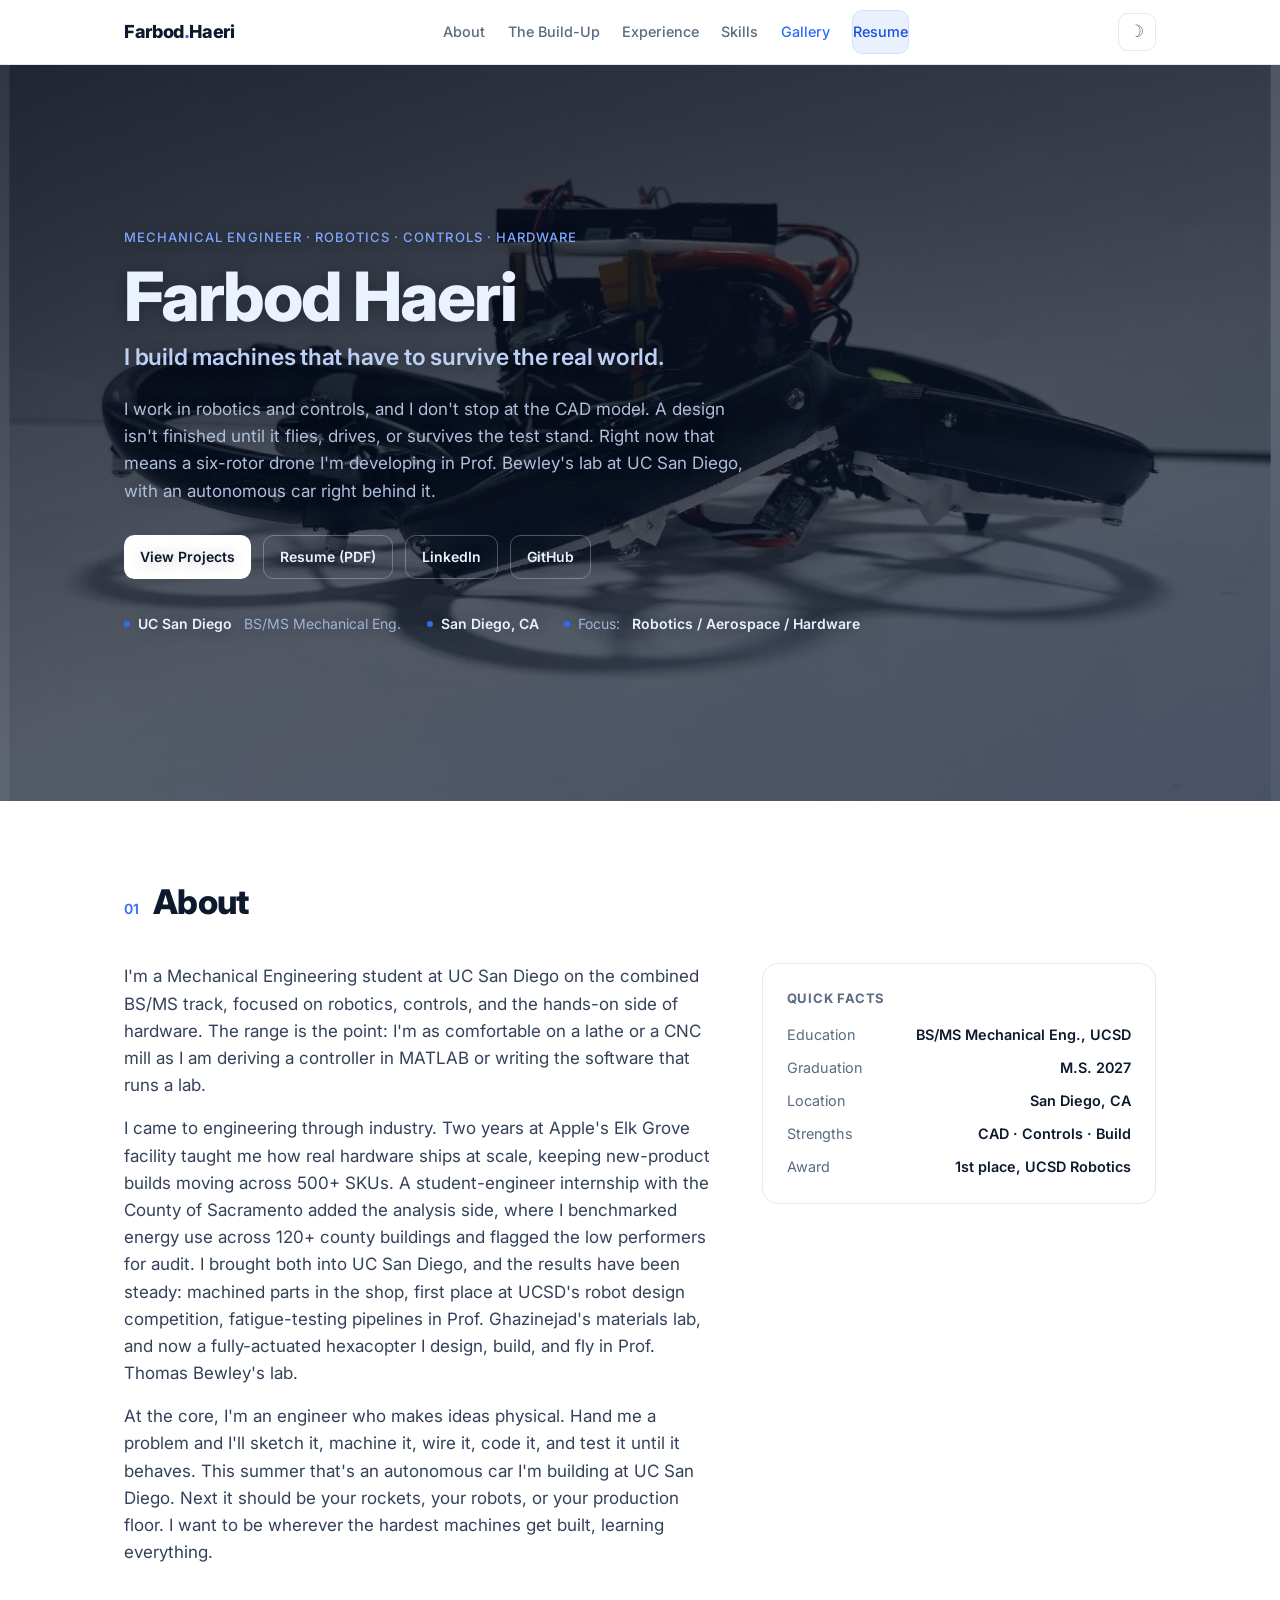
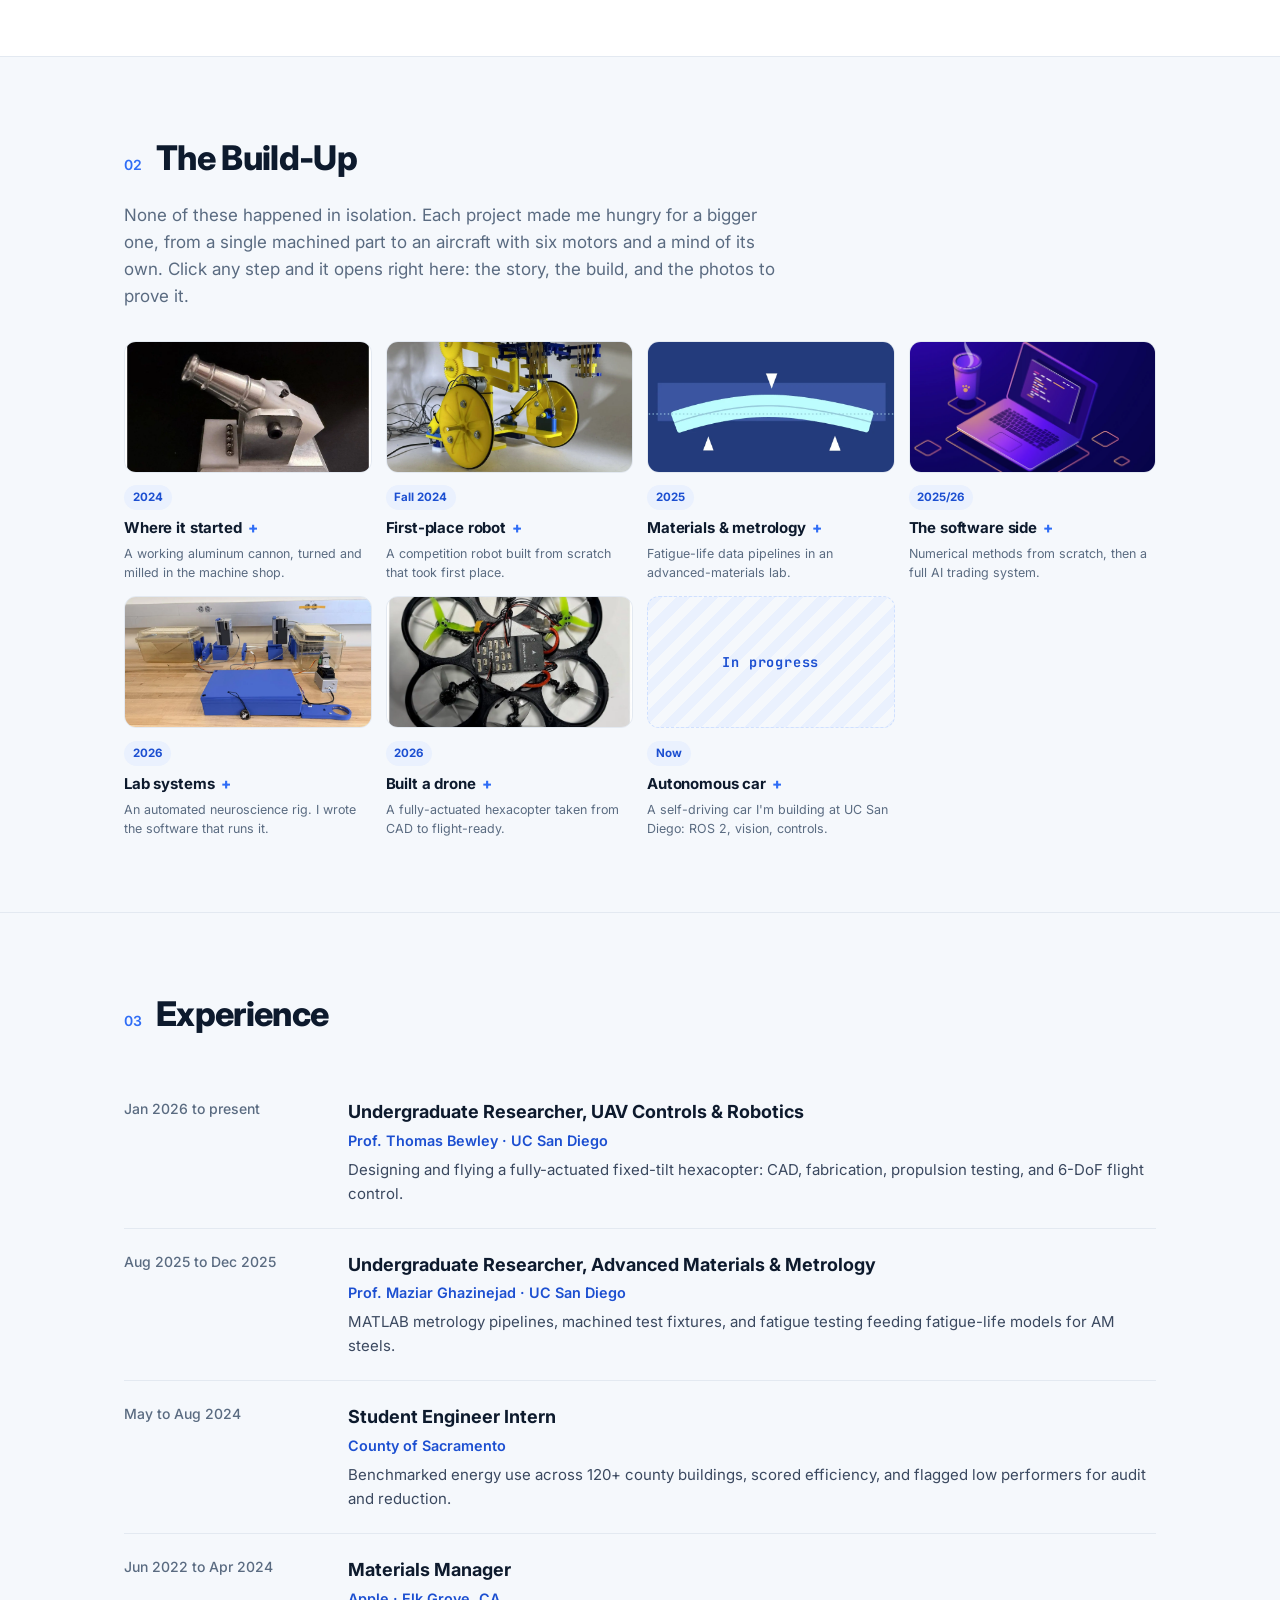
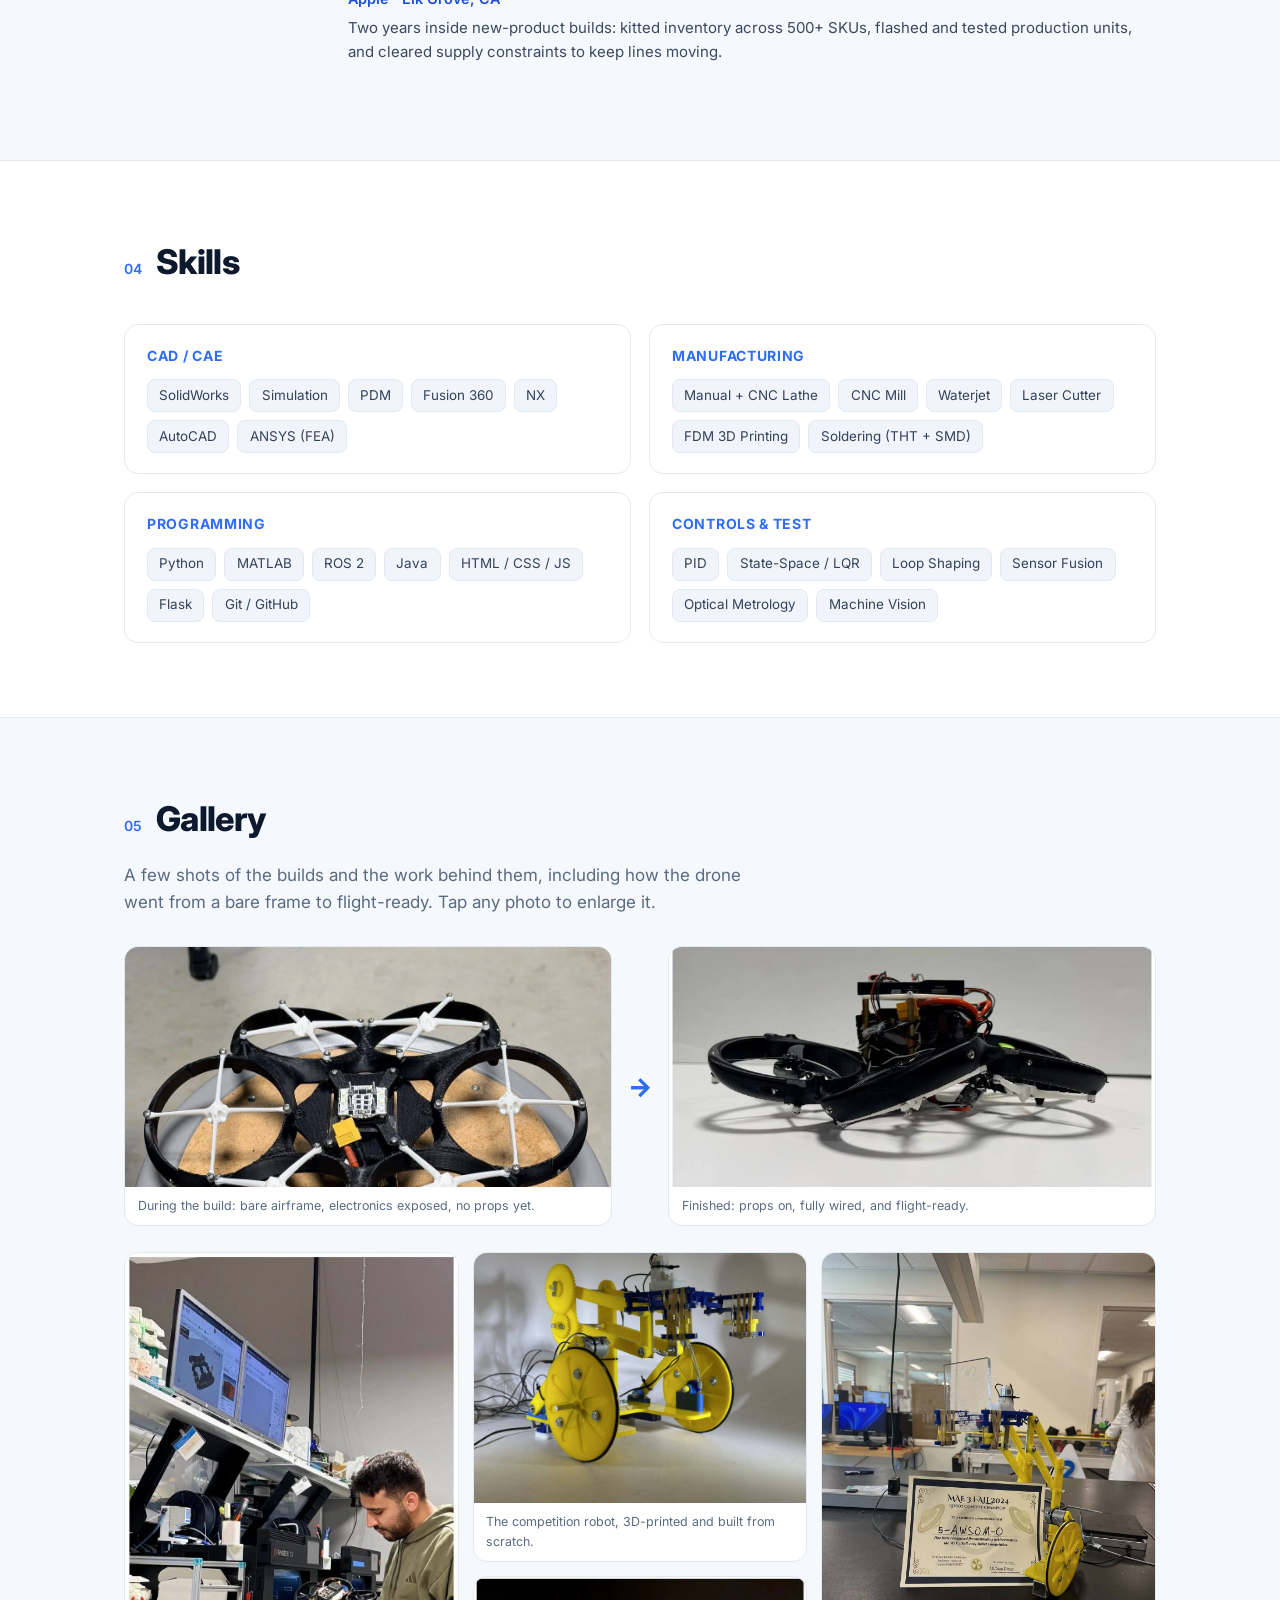
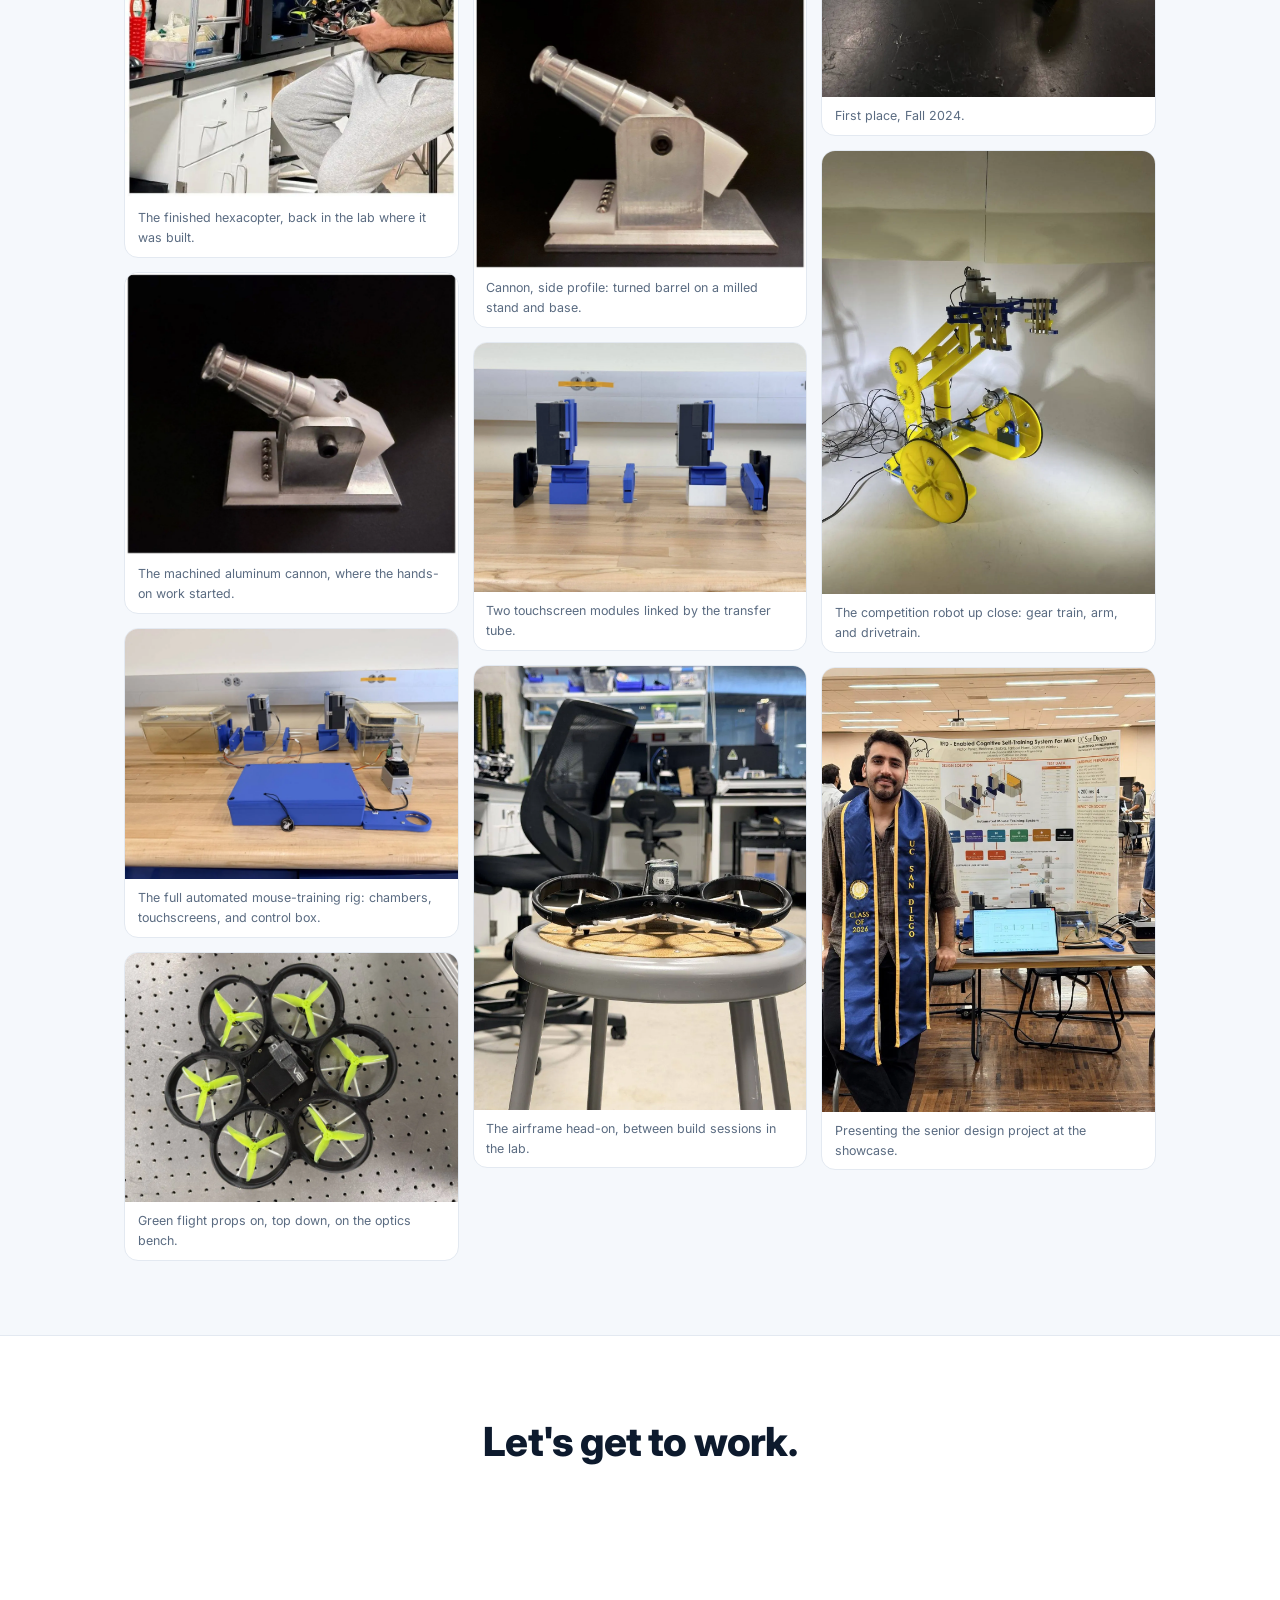
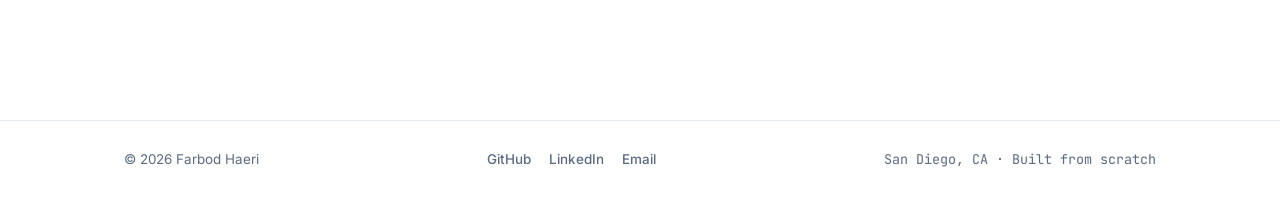
==== index.html @ 0f9a4c22 "Remove all remaining dashes and course codes; sharpen tagline and contact heading Co-Authored-By: Cl" ====
<!DOCTYPE html>
<html lang="en">
<head>
<meta charset="UTF-8" />
<meta name="viewport" content="width=device-width, initial-scale=1.0, viewport-fit=cover" />
<title>Farbod Haeri · Mechanical Engineer · Robotics &amp; Controls</title>
<meta name="description" content="Farbod Haeri is a mechanical engineer (BS/MS, UC San Diego) focused on robotics, controls, and building hardware that has to work in the real world: a fully-actuated hexacopter, automated lab systems, and machined metal." />
<link rel="canonical" href="https://farbodh.com/" />
<meta name="theme-color" content="#ffffff" />

<!-- Open Graph / social preview -->
<meta property="og:type" content="website" />
<meta property="og:url" content="https://farbodh.com/" />
<meta property="og:title" content="Farbod Haeri · Mechanical Engineer · Robotics & Controls" />
<meta property="og:description" content="I build machines that have to survive the real world: a fully-actuated hexacopter, automated lab systems, and machined hardware. BS/MS Mechanical Engineering, UC San Diego." />
<meta property="og:image" content="https://farbodh.com/images/drone-final-persp.jpg" />
<meta property="og:image:alt" content="The fixed-tilt hexacopter Farbod Haeri designed and built" />
<meta name="twitter:card" content="summary_large_image" />
<meta name="twitter:title" content="Farbod Haeri · Mechanical Engineer · Robotics & Controls" />
<meta name="twitter:description" content="Robotics, controls, and machines that have to survive the real world. BS/MS Mechanical Engineering, UC San Diego." />
<meta name="twitter:image" content="https://farbodh.com/images/drone-final-persp.jpg" />

<!-- icons -->
<link rel="icon" href="favicon.svg" type="image/svg+xml" />
<link rel="apple-touch-icon" href="apple-touch-icon.png" />
<link rel="manifest" href="site.webmanifest" />

<!-- set theme before first paint to avoid a flash -->
<script>(function(){try{var t=localStorage.getItem('theme');if(!t)t=window.matchMedia&&window.matchMedia('(prefers-color-scheme: dark)').matches?'dark':'light';document.documentElement.setAttribute('data-theme',t);}catch(e){}})();</script>

<link rel="preconnect" href="https://fonts.googleapis.com" />
<link rel="preconnect" href="https://fonts.gstatic.com" crossorigin />
<link href="https://fonts.googleapis.com/css2?family=Inter:wght@400;500;600;700;800&family=JetBrains+Mono:wght@400;500&display=swap" rel="stylesheet" />
<link rel="preload" as="image" href="images/drone-final-side.webp" type="image/webp" />
<link rel="stylesheet" href="assets/style.css" />

<!-- structured data for search engines -->
<script type="application/ld+json">
{
  "@context": "https://schema.org",
  "@type": "Person",
  "name": "Farbod Haeri",
  "url": "https://farbodh.com/",
  "email": "mailto:fhaeri@ucsd.edu",
  "image": "https://farbodh.com/images/drone-final-hold.jpg",
  "jobTitle": "Mechanical Engineer",
  "alumniOf": {
    "@type": "CollegeOrUniversity",
    "name": "University of California, San Diego"
  },
  "address": { "@type": "PostalAddress", "addressLocality": "San Diego", "addressRegion": "CA" },
  "knowsAbout": ["Robotics", "Control Systems", "CAD", "Mechanical Design", "UAVs", "Mechatronics", "Manufacturing"],
  "sameAs": [
    "https://github.com/Farbod97",
    "https://www.linkedin.com/in/farbodhaeri"
  ]
}
</script>
</head>
<body>

<a class="skip-link" href="#about">Skip to content</a>
<div id="progress" aria-hidden="true"></div>

<header class="nav">
  <div class="wrap nav-inner">
    <a class="brand" href="#top">Farbod<span>.</span>Haeri</a>
    <nav class="links" id="links" aria-label="Main">
      <a href="#about">About</a>
      <a href="#projects">The Build-Up</a>
      <a href="#experience">Experience</a>
      <a href="#skills">Skills</a>
      <a href="#gallery">Gallery</a>
      <a class="btn resume" href="resume.pdf" target="_blank" rel="noopener">Resume</a>
    </nav>
    <div class="nav-actions">
      <button class="theme-toggle" type="button" aria-label="Switch between dark and light mode">
        <span class="moon" aria-hidden="true">&#9789;</span><span class="sun" aria-hidden="true">&#9788;</span>
      </button>
      <button class="menu-toggle" aria-label="Menu" aria-expanded="false" aria-controls="links">&#9776;</button>
    </div>
  </div>
</header>

<a id="top"></a>
<section class="hero">
  <div class="hero-slides" aria-hidden="true">
    <div class="slide"><picture>
      <source srcset="images/drone-final-side.webp" type="image/webp" />
      <img src="images/drone-final-side.jpg" alt="" fetchpriority="high" decoding="async" /></picture></div>
    <div class="slide"><picture>
      <source srcset="images/cannon-1.webp" type="image/webp" />
      <img src="images/cannon-1.jpg" alt="" loading="lazy" decoding="async" /></picture></div>
    <div class="slide"><picture>
      <source srcset="images/mouse-rig.webp" type="image/webp" />
      <img src="images/mouse-rig.jpg" alt="" loading="lazy" decoding="async" /></picture></div>
    <div class="slide"><picture>
      <source srcset="images/drone-green-top.webp" type="image/webp" />
      <img src="images/drone-green-top.jpg" alt="" loading="lazy" decoding="async" /></picture></div>
    <div class="slide"><picture>
      <source srcset="images/mae3-2.webp" type="image/webp" />
      <img src="images/mae3-2.jpg" alt="" loading="lazy" decoding="async" /></picture></div>
  </div>
  <div class="hero-tint" aria-hidden="true"></div>
  <div class="wrap">
    <p class="eyebrow">Mechanical Engineer · Robotics · Controls · Hardware</p>
    <h1>Farbod Haeri</h1>
    <p class="tagline">I build machines that have to survive the real world.</p>
    <p class="lead">I work in robotics and controls, and I don't stop at the CAD model. A design isn't finished until it flies, drives, or survives the test stand. Right now that means a six-rotor drone I'm developing in Prof. Bewley's lab at UC San Diego, with an autonomous car right behind it.</p>
    <div class="hero-cta">
      <a class="btn light" href="#projects">View Projects</a>
      <a class="btn outline" href="resume.pdf" target="_blank" rel="noopener">Resume (PDF)</a>
      <a class="btn outline" href="https://www.linkedin.com/in/farbodhaeri" target="_blank" rel="noopener">LinkedIn</a>
      <a class="btn outline" href="https://github.com/Farbod97" target="_blank" rel="noopener">GitHub</a>
    </div>
    <div class="facts">
      <span><span class="dot"></span><b>UC San Diego</b>&nbsp;BS/MS Mechanical Eng.</span>
      <span><span class="dot"></span><b>San Diego, CA</b></span>
      <span><span class="dot"></span>Focus:&nbsp;<b>Robotics / Aerospace / Hardware</b></span>
    </div>
  </div>
</section>

<!-- ABOUT -->
<section id="about">
  <div class="wrap">
    <div class="sec-head reveal"><span class="num">01</span><h3>About</h3></div>
    <div class="about-grid">
      <div class="reveal">
        <p>I'm a Mechanical Engineering student at UC San Diego on the combined BS/MS track, focused on robotics, controls, and the hands-on side of hardware. The range is the point: I'm as comfortable on a lathe or a CNC mill as I am deriving a controller in MATLAB or writing the software that runs a lab.</p>
        <p>I came to engineering through industry. Two years at Apple's Elk Grove facility taught me how real hardware ships at scale, keeping new-product builds moving across 500+ SKUs. A student-engineer internship with the County of Sacramento added the analysis side, where I benchmarked energy use across 120+ county buildings and flagged the low performers for audit. I brought both into UC San Diego, and the results have been steady: machined parts in the shop, first place at UCSD's robot design competition, fatigue-testing pipelines in Prof. Ghazinejad's materials lab, and now a fully-actuated hexacopter I design, build, and fly in Prof. Thomas Bewley's lab.</p>
        <p>At the core, I'm an engineer who makes ideas physical. Hand me a problem and I'll sketch it, machine it, wire it, code it, and test it until it behaves. This summer that's an autonomous car I'm building at UC San Diego. Next it should be your rockets, your robots, or your production floor. I want to be wherever the hardest machines get built, learning everything.</p>
      </div>
      <div class="about-card reveal">
        <h4>Quick Facts</h4>
        <dl>
          <dt>Education</dt><dd>BS/MS Mechanical Eng., UCSD</dd>
          <dt>Graduation</dt><dd>M.S. 2027</dd>
          <dt>Location</dt><dd>San Diego, CA</dd>
          <dt>Strengths</dt><dd>CAD · Controls · Build</dd>
          <dt>Award</dt><dd>1st place, UCSD Robotics</dd>
        </dl>
      </div>
    </div>
  </div>
</section>

<!-- THE BUILD-UP: projects that led one thing to another -->
<a id="journey"></a>
<section id="projects" class="alt">
  <div class="wrap">
    <div class="sec-head reveal"><span class="num">02</span><h3>The Build-Up</h3></div>
    <p class="lead-2 reveal">None of these happened in isolation. Each project made me hungry for a bigger one, from a single machined part to an aircraft with six motors and a mind of its own. Click any step and it opens right here: the story, the build, and the photos to prove it.</p>
    <div class="journey">

      <div class="step reveal" data-panel="xp-cannon" role="button" tabindex="0" aria-expanded="false" aria-controls="xp-cannon">
        <div class="step-img"><picture>
          <source srcset="images/cannon-1.webp" type="image/webp" />
          <img loading="lazy" decoding="async" src="images/cannon-1.jpg" alt="Machined aluminum mini cannon" /></picture></div>
        <span class="yr">2024</span>
        <h4>Where it started <span class="chev" aria-hidden="true">+</span></h4>
        <p>A working aluminum cannon, turned and milled in the machine shop.</p>
      </div>

      <div class="step reveal" data-panel="xp-mae3" role="button" tabindex="0" aria-expanded="false" aria-controls="xp-mae3">
        <div class="step-img"><picture>
          <source srcset="images/mae3-2.webp" type="image/webp" />
          <img loading="lazy" decoding="async" src="images/mae3-2.jpg" alt="Yellow competition robot" /></picture></div>
        <span class="yr">Fall 2024</span>
        <h4>First-place robot <span class="chev" aria-hidden="true">+</span></h4>
        <p>A competition robot built from scratch that took first place.</p>
      </div>

      <div class="step reveal" data-panel="xp-metrology" role="button" tabindex="0" aria-expanded="false" aria-controls="xp-metrology">
        <div class="step-img"><picture>
          <source srcset="images/metrology-art.webp" type="image/webp" />
          <img loading="lazy" decoding="async" src="images/metrology-art.jpg" alt="" /></picture></div>
        <span class="yr">2025</span>
        <h4>Materials &amp; metrology <span class="chev" aria-hidden="true">+</span></h4>
        <p>Fatigue-life data pipelines in an advanced-materials lab.</p>
      </div>

      <div class="step reveal" data-panel="xp-software" role="button" tabindex="0" aria-expanded="false" aria-controls="xp-software">
        <div class="step-img"><picture>
          <source srcset="images/software-art.webp" type="image/webp" />
          <img loading="lazy" decoding="async" src="images/software-art.jpg" alt="" /></picture></div>
        <span class="yr">2025/26</span>
        <h4>The software side <span class="chev" aria-hidden="true">+</span></h4>
        <p>Numerical methods from scratch, then a full AI trading system.</p>
      </div>

      <div class="step reveal" data-panel="xp-mouse" role="button" tabindex="0" aria-expanded="false" aria-controls="xp-mouse">
        <div class="step-img"><picture>
          <source srcset="images/mouse-rig.webp" type="image/webp" />
          <img loading="lazy" decoding="async" src="images/mouse-rig.jpg" alt="Automated mouse-training rig" /></picture></div>
        <span class="yr">2026</span>
        <h4>Lab systems <span class="chev" aria-hidden="true">+</span></h4>
        <p>An automated neuroscience rig. I wrote the software that runs it.</p>
      </div>

      <div class="step reveal" data-panel="xp-drone" role="button" tabindex="0" aria-expanded="false" aria-controls="xp-drone">
        <div class="step-img"><picture>
          <source srcset="images/drone-final-persp.webp" type="image/webp" />
          <img loading="lazy" decoding="async" src="images/drone-final-persp.jpg" alt="Finished fixed-tilt hexacopter" /></picture></div>
        <span class="yr">2026</span>
        <h4>Built a drone <span class="chev" aria-hidden="true">+</span></h4>
        <p>A fully-actuated hexacopter taken from CAD to flight-ready.</p>
      </div>

      <div class="step reveal" data-panel="xp-car" role="button" tabindex="0" aria-expanded="false" aria-controls="xp-car">
        <div class="step-img tile" aria-hidden="true">In progress</div>
        <span class="yr">Now</span>
        <h4>Autonomous car <span class="chev" aria-hidden="true">+</span></h4>
        <p>A self-driving car I'm building at UC San Diego: ROS 2, vision, controls.</p>
      </div>

    </div>
  </div>
</section>

<!-- EXPERIENCE -->
<section id="experience" class="alt">
  <div class="wrap">
    <div class="sec-head reveal"><span class="num">03</span><h3>Experience</h3></div>
    <div class="timeline">
      <div class="row reveal">
        <div class="when">Jan 2026 to present</div>
        <div><h4>Undergraduate Researcher, UAV Controls &amp; Robotics</h4>
          <div class="sub">Prof. Thomas Bewley · UC San Diego</div>
          <p>Designing and flying a fully-actuated fixed-tilt hexacopter: CAD, fabrication, propulsion testing, and 6-DoF flight control.</p></div>
      </div>
      <div class="row reveal">
        <div class="when">Aug 2025 to Dec 2025</div>
        <div><h4>Undergraduate Researcher, Advanced Materials &amp; Metrology</h4>
          <div class="sub">Prof. Maziar Ghazinejad · UC San Diego</div>
          <p>MATLAB metrology pipelines, machined test fixtures, and fatigue testing feeding fatigue-life models for AM steels.</p></div>
      </div>
      <div class="row reveal">
        <div class="when">May to Aug 2024</div>
        <div><h4>Student Engineer Intern</h4>
          <div class="sub">County of Sacramento</div>
          <p>Benchmarked energy use across 120+ county buildings, scored efficiency, and flagged low performers for audit and reduction.</p></div>
      </div>
      <div class="row reveal">
        <div class="when">Jun 2022 to Apr 2024</div>
        <div><h4>Materials Manager</h4>
          <div class="sub">Apple · Elk Grove, CA</div>
          <p>Two years inside new-product builds: kitted inventory across 500+ SKUs, flashed and tested production units, and cleared supply constraints to keep lines moving.</p></div>
      </div>
    </div>
  </div>
</section>

<!-- SKILLS -->
<section id="skills">
  <div class="wrap">
    <div class="sec-head reveal"><span class="num">04</span><h3>Skills</h3></div>
    <div class="skills">
      <div class="skillcard reveal"><h4>CAD / CAE</h4><div class="chips">
        <span>SolidWorks</span><span>Simulation</span><span>PDM</span><span>Fusion 360</span><span>NX</span><span>AutoCAD</span><span>ANSYS (FEA)</span></div></div>
      <div class="skillcard reveal"><h4>Manufacturing</h4><div class="chips">
        <span>Manual + CNC Lathe</span><span>CNC Mill</span><span>Waterjet</span><span>Laser Cutter</span><span>FDM 3D Printing</span><span>Soldering (THT + SMD)</span></div></div>
      <div class="skillcard reveal"><h4>Programming</h4><div class="chips">
        <span>Python</span><span>MATLAB</span><span>ROS 2</span><span>Java</span><span>HTML / CSS / JS</span><span>Flask</span><span>Git / GitHub</span></div></div>
      <div class="skillcard reveal"><h4>Controls &amp; Test</h4><div class="chips">
        <span>PID</span><span>State-Space / LQR</span><span>Loop Shaping</span><span>Sensor Fusion</span><span>Optical Metrology</span><span>Machine Vision</span></div></div>
    </div>
  </div>
</section>

<!-- GALLERY -->
<section id="gallery" class="alt">
  <div class="wrap">
    <div class="sec-head reveal"><span class="num">05</span><h3>Gallery</h3></div>
    <p class="lead-2 reveal">A few shots of the builds and the work behind them, including how the drone went from a bare frame to flight-ready. Tap any photo to enlarge it.</p>
    <div class="ba reveal">
      <figure><picture>
        <source srcset="images/drone-build-1.webp" type="image/webp" />
        <img loading="lazy" decoding="async" src="images/drone-build-1.jpg" alt="The drone mid-build, bare airframe with the flight controller exposed" /></picture><figcaption>During the build: bare airframe, electronics exposed, no props yet.</figcaption></figure>
      <span class="arrow" aria-hidden="true">&rarr;</span>
      <figure><picture>
        <source srcset="images/drone-final-side.webp" type="image/webp" />
        <img loading="lazy" decoding="async" src="images/drone-final-side.jpg" alt="The finished drone from the side, props mounted and flight-ready" /></picture><figcaption>Finished: props on, fully wired, and flight-ready.</figcaption></figure>
    </div>
    <div class="masonry">
      <figure class="reveal"><picture>
        <source srcset="images/drone-final-hold.webp" type="image/webp" />
        <img loading="lazy" decoding="async" src="images/drone-final-hold.jpg" alt="Farbod holding the finished hexacopter in the lab" /></picture><figcaption>The finished hexacopter, back in the lab where it was built.</figcaption></figure>
      <figure class="reveal"><picture>
        <source srcset="images/cannon-1.webp" type="image/webp" />
        <img loading="lazy" decoding="async" src="images/cannon-1.jpg" alt="The machined aluminum mini cannon with ball-bearing ammo" /></picture><figcaption>The machined aluminum cannon, where the hands-on work started.</figcaption></figure>
      <figure class="reveal"><picture>
        <source srcset="images/mouse-rig.webp" type="image/webp" />
        <img loading="lazy" decoding="async" src="images/mouse-rig.jpg" alt="The full automated mouse-training rig on the lab bench" /></picture><figcaption>The full automated mouse-training rig: chambers, touchscreens, and control box.</figcaption></figure>
      <figure class="reveal"><picture>
        <source srcset="images/drone-green-top.webp" type="image/webp" />
        <img loading="lazy" decoding="async" src="images/drone-green-top.jpg" alt="Top-down view of the hexacopter with green flight props on the optics bench" /></picture><figcaption>Green flight props on, top down, on the optics bench.</figcaption></figure>
      <figure class="reveal"><picture>
        <source srcset="images/mae3-2.webp" type="image/webp" />
        <img loading="lazy" decoding="async" src="images/mae3-2.jpg" alt="The yellow competition robot, full view" /></picture><figcaption>The competition robot, 3D-printed and built from scratch.</figcaption></figure>
      <figure class="reveal"><picture>
        <source srcset="images/cannon-2.webp" type="image/webp" />
        <img loading="lazy" decoding="async" src="images/cannon-2.jpg" alt="Side profile of the machined cannon on its stand" /></picture><figcaption>Cannon, side profile: turned barrel on a milled stand and base.</figcaption></figure>
      <figure class="reveal"><picture>
        <source srcset="images/mouse-modules.webp" type="image/webp" />
        <img loading="lazy" decoding="async" src="images/mouse-modules.jpg" alt="Two touchscreen modules joined by the transfer tube" /></picture><figcaption>Two touchscreen modules linked by the transfer tube.</figcaption></figure>
      <figure class="reveal"><picture>
        <source srcset="images/drone-front.webp" type="image/webp" />
        <img loading="lazy" decoding="async" src="images/drone-front.jpg" alt="The bare hexacopter airframe head-on, on a stool in the lab" /></picture><figcaption>The airframe head-on, between build sessions in the lab.</figcaption></figure>
      <figure class="reveal"><picture>
        <source srcset="images/mae3-3.webp" type="image/webp" />
        <img loading="lazy" decoding="async" src="images/mae3-3.jpg" alt="The robot with its first-place certificate" /></picture><figcaption>First place, Fall 2024.</figcaption></figure>
      <figure class="reveal"><picture>
        <source srcset="images/mae3-1.webp" type="image/webp" />
        <img loading="lazy" decoding="async" src="images/mae3-1.jpg" alt="The robot's arm, gear train, and drivetrain up close" /></picture><figcaption>The competition robot up close: gear train, arm, and drivetrain.</figcaption></figure>
      <figure class="reveal"><picture>
        <source srcset="images/mouse-system-1.webp" type="image/webp" />
        <img loading="lazy" decoding="async" src="images/mouse-system-1.jpg" alt="Presenting the senior design project at the showcase" /></picture><figcaption>Presenting the senior design project at the showcase.</figcaption></figure>
    </div>
  </div>
</section>

<!-- CONTACT -->
<section id="contact" class="contact">
  <div class="wrap">
    <h3 class="reveal">Let's get to work.</h3>
    <p class="reveal">Open to internships and full-time roles in robotics, aerospace, and hardware. If your team builds real machines, I want to hear from you. Email is fastest.</p>
    <div class="row-cta reveal">
      <a class="btn" id="emailBtn" href="mailto:fhaeri@ucsd.edu" title="Click to copy">fhaeri@ucsd.edu</a>
      <a class="btn ghost" href="https://www.linkedin.com/in/farbodhaeri" target="_blank" rel="noopener">LinkedIn</a>
      <a class="btn resume" href="resume.pdf" target="_blank" rel="noopener">Resume</a>
    </div>
  </div>
</section>

<footer>
  <div class="wrap foot-inner">
    <span>© <span id="yr"></span> Farbod Haeri</span>
    <span class="foot-links">
      <a href="https://github.com/Farbod97" target="_blank" rel="noopener">GitHub</a>
      <a href="https://www.linkedin.com/in/farbodhaeri" target="_blank" rel="noopener">LinkedIn</a>
      <a href="mailto:fhaeri@ucsd.edu">Email</a>
    </span>
    <span class="mono">San Diego, CA · Built from scratch</span>
  </div>
</footer>

<!-- Build-up detail panels (moved into the page by site.js when a step is clicked) -->
<div id="panel-store" hidden>

  <div id="xp-cannon" class="xp">
    <button class="xp-close" type="button" aria-label="Close details">&#10005;</button>
    <div class="xp-main">
      <h4>Machined Mini Cannon</h4>
      <div class="org">Machine Shop Project · UC San Diego · 2024</div>
      <span class="role">CAD · CNC Machining</span>
      <p>A team machine-shop build, and where I learned to actually make parts: a working scale cannon turned and milled from aluminum. We modeled every piece in SolidWorks, drew dimensioned and toleranced engineering drawings, then cut them on a manual lathe, a Tormach lathe, and Haas CNC mills before assembling and polishing the finished cannon.</p>
      <div class="tags"><span class="tag">SolidWorks</span><span class="tag">Lathe</span><span class="tag">CNC Mill</span><span class="tag">GD&amp;T</span><span class="tag">Drawings</span></div>
      <div class="card-links"><a class="codelink" href="cannon.html">See the full build page</a></div>
    </div>
    <div class="xp-photos">
      <figure><picture>
        <source srcset="images/cannon-1.webp" type="image/webp" />
        <img loading="lazy" decoding="async" src="images/cannon-1.jpg" alt="The finished machined aluminum cannon with ball-bearing ammo" /></picture><figcaption>The finished cannon, ball bearings for scale.</figcaption></figure>
      <figure><picture>
        <source srcset="images/cannon-2.webp" type="image/webp" />
        <img loading="lazy" decoding="async" src="images/cannon-2.jpg" alt="Side profile of the machined cannon on its stand" /></picture><figcaption>Side profile: turned barrel on the milled stand.</figcaption></figure>
      <figure><picture>
        <source srcset="images/cannon-cad.webp" type="image/webp" />
        <img loading="lazy" decoding="async" src="images/cannon-cad.jpg" alt="The SolidWorks CAD assembly of the cannon" /></picture><figcaption>The SolidWorks assembly it started from.</figcaption></figure>
      <figure><picture>
        <source srcset="images/cannon-drawing.webp" type="image/webp" />
        <img loading="lazy" decoding="async" src="images/cannon-drawing.jpg" alt="A dimensioned engineering drawing of the cannon barrel" /></picture><figcaption>One of the toleranced part drawings.</figcaption></figure>
    </div>
  </div>

  <div id="xp-mae3" class="xp">
    <button class="xp-close" type="button" aria-label="Close details">&#10005;</button>
    <div class="xp-main">
      <h4>Autonomous Competition Robot</h4>
      <div class="org">1st Place · UCSD Robot Design Competition · Fall 2024</div>
      <span class="role">Mechanical Lead</span>
      <p>Led mechanical design on a small team: built the chassis and drivetrain from scratch and iterated through three revisions to take first place in the competition. Everything was designed in CAD, 3D-printed and laser-cut, and rebuilt as fast as testing broke it.</p>
      <div class="tags"><span class="tag">CAD</span><span class="tag">Mechanism Design</span><span class="tag">Rapid Prototyping</span></div>
    </div>
    <div class="xp-photos">
      <figure><picture>
        <source srcset="images/mae3-2.webp" type="image/webp" />
        <img loading="lazy" decoding="async" src="images/mae3-2.jpg" alt="The yellow 3D-printed competition robot, full view" /></picture><figcaption>The robot, 3D-printed and built from scratch.</figcaption></figure>
      <figure><picture>
        <source srcset="images/mae3-3.webp" type="image/webp" />
        <img loading="lazy" decoding="async" src="images/mae3-3.jpg" alt="The robot with its first-place certificate" /></picture><figcaption>First place, Fall 2024.</figcaption></figure>
      <figure><picture>
        <source srcset="images/mae3-1.webp" type="image/webp" />
        <img loading="lazy" decoding="async" src="images/mae3-1.jpg" alt="The robot's arm, gear train, and drivetrain up close" /></picture><figcaption>Gear train, arm, and drivetrain up close.</figcaption></figure>
    </div>
  </div>

  <div id="xp-metrology" class="xp">
    <button class="xp-close" type="button" aria-label="Close details">&#10005;</button>
    <div class="xp-main">
      <h4>Advanced Materials Metrology</h4>
      <div class="org">Ghazinejad Lab, UC San Diego · 2025</div>
      <span class="role">Test &amp; Data Pipelines</span>
      <p>Turning raw optical metrology into fatigue-life data for additively-manufactured steels. I built MATLAB pipelines that quantify defect fractions and surface roughness, designed and machined test fixtures, and ran fatigue tests across material variants while keeping the datasets clean and traceable.</p>
      <div class="tags"><span class="tag">MATLAB</span><span class="tag">Machine Vision</span><span class="tag">Metrology</span><span class="tag">CNC / Waterjet</span></div>
    </div>
    <div class="xp-photos single">
      <figure><picture>
        <source srcset="images/metrology-art.webp" type="image/webp" />
        <img loading="lazy" decoding="async" src="images/metrology-art.jpg" alt="Diagram of a three-point bend test on a beam" /></picture><figcaption>Three-point bending, the test behind the fatigue data.</figcaption></figure>
    </div>
  </div>

  <div id="xp-software" class="xp">
    <button class="xp-close" type="button" aria-label="Close details">&#10005;</button>
    <div class="xp-main">
      <h4>The Software Side</h4>
      <div class="org">Coursework + personal projects · 2025 to 2026</div>
      <span class="role">MATLAB · Python · AI Systems</span>
      <h5>Numerical Methods Toolkit · MATLAB</h5>
      <p>A from-scratch set of the core numerical methods in MATLAB: ODE solvers (Euler and my own RK45), a shooting method, numerical integration (trapezoid and midpoint), finite-difference derivatives, and root finding (bisection and fixed-point iteration).</p>
      <h5>StockAI · AI Trading Research System</h5>
      <p>A personal deep-dive into modern software and AI tooling: an automated trading research system that ingests public "smart money" signals (congressional trades, insider filings, 13F whales, activist positions), scores them, and paper-trades a risk-gated portfolio end to end, with backtesting behind every rule. The repo is private since it trades a live account, but I'm happy to walk through the architecture.</p>
      <div class="tags"><span class="tag">MATLAB</span><span class="tag">RK45</span><span class="tag">Python</span><span class="tag">AI Agents</span><span class="tag">REST APIs</span><span class="tag">Backtesting</span><span class="tag">Risk Management</span></div>
      <div class="card-links"><a class="codelink" href="https://github.com/Farbod97/Numerical-Methods" target="_blank" rel="noopener">Numerical methods on GitHub</a></div>
    </div>
    <div class="xp-photos single">
      <figure><picture>
        <source srcset="images/software-art.webp" type="image/webp" />
        <img loading="lazy" decoding="async" src="images/software-art.jpg" alt="Illustration of a laptop running code" /></picture><figcaption>The software side of the toolbox.</figcaption></figure>
    </div>
  </div>

  <div id="xp-mouse" class="xp">
    <button class="xp-close" type="button" aria-label="Close details">&#10005;</button>
    <div class="xp-main">
      <h4>Automated Mouse Cognitive-Training System</h4>
      <div class="org">Senior Design · Jared Young Lab, UCSD · 2026</div>
      <span class="role">Software / UI Engineer</span>
      <p>My senior capstone for a UCSD neuroscience lab: an automated touchscreen rig that trains group-housed mice on the 5-choice task. I handled the software side of it, which meant an operator dashboard (HTML/CSS/JS) with live per-mouse metrics, a Python/Flask "brain" that runs through every training stage in order, and the data-logging plus the Wi-Fi/MQTT link to the hardware.</p>
      <div class="tags"><span class="tag">Python</span><span class="tag">Flask</span><span class="tag">JavaScript</span><span class="tag">MQTT</span><span class="tag">State Machines</span></div>
      <div class="card-links"><a class="codelink" href="mouse-system.html">See the full breakdown</a><a class="codelink" href="https://github.com/Farbod97/Mouse-traning-system" target="_blank" rel="noopener">View code</a></div>
    </div>
    <div class="xp-photos">
      <figure><picture>
        <source srcset="images/mouse-rig.webp" type="image/webp" />
        <img loading="lazy" decoding="async" src="images/mouse-rig.jpg" alt="The full automated mouse-training rig on the lab bench" /></picture><figcaption>The full rig: chambers, touchscreens, control box.</figcaption></figure>
      <figure><picture>
        <source srcset="images/mouse-modules.webp" type="image/webp" />
        <img loading="lazy" decoding="async" src="images/mouse-modules.jpg" alt="Two touchscreen modules joined by the transfer tube" /></picture><figcaption>Touchscreen modules and the transfer tube.</figcaption></figure>
      <figure><picture>
        <source srcset="images/mouse-system-1.webp" type="image/webp" />
        <img loading="lazy" decoding="async" src="images/mouse-system-1.jpg" alt="Presenting the senior design project at the showcase" /></picture><figcaption>Presenting at the senior design showcase.</figcaption></figure>
    </div>
  </div>

  <div id="xp-drone" class="xp">
    <button class="xp-close" type="button" aria-label="Close details">&#10005;</button>
    <div class="xp-main">
      <h4>Fixed-Tilt Hexacopter</h4>
      <div class="org">UAV Controls &amp; Robotics · Bewley Lab, UCSD · Since Jan 2026</div>
      <span class="role">CAD · Fabrication · Controls</span>
      <p>A six-rotor drone whose rotors sit at fixed angles, so it can move in all six directions without a gimbal. It's meant for tracking a target and searching tight spaces like tunnels. I took it from CAD to a flight-ready build: the SolidWorks design, a 3D-printed monocoque airframe, thrust-stand testing of ducted vs. un-ducted props, and a 6-DoF flight controller that I tune in MATLAB and test in our motion-capture room.</p>
      <div class="tags"><span class="tag">SolidWorks</span><span class="tag">MATLAB</span><span class="tag">6-DoF Control</span><span class="tag">3D Printing</span><span class="tag">UAV</span></div>
      <div class="card-links"><a class="codelink" href="drone.html">See the full breakdown</a><a class="codelink" href="https://github.com/Farbod97/Vortahex-Flight-Control" target="_blank" rel="noopener">View code</a></div>
    </div>
    <div class="xp-photos">
      <figure><picture>
        <source srcset="images/drone-final-persp.webp" type="image/webp" />
        <img loading="lazy" decoding="async" src="images/drone-final-persp.jpg" alt="The finished fixed-tilt hexacopter with green flight props" /></picture><figcaption>The finished aircraft, props on.</figcaption></figure>
      <figure><picture>
        <source srcset="images/drone-final-side.webp" type="image/webp" />
        <img loading="lazy" decoding="async" src="images/drone-final-side.jpg" alt="The finished drone from the side, flight-ready" /></picture><figcaption>Side profile, flight-ready.</figcaption></figure>
      <figure><picture>
        <source srcset="images/drone-green-top.webp" type="image/webp" />
        <img loading="lazy" decoding="async" src="images/drone-green-top.jpg" alt="Top-down view with green flight props on the optics bench" /></picture><figcaption>Top down on the optics bench.</figcaption></figure>
      <figure><picture>
        <source srcset="images/drone-build-1.webp" type="image/webp" />
        <img loading="lazy" decoding="async" src="images/drone-build-1.jpg" alt="The drone mid-build with the flight controller exposed" /></picture><figcaption>Mid-build: electronics exposed, no props yet.</figcaption></figure>
    </div>
  </div>

  <div id="xp-car" class="xp xp-solo">
    <button class="xp-close" type="button" aria-label="Close details">&#10005;</button>
    <div class="xp-main">
      <h4>Autonomous Car</h4>
      <div class="org">Autonomous Vehicles Program · UC San Diego · Summer 2026</div>
      <span class="role">Building now</span>
      <p>A 1/10-scale self-driving car built on UCSD's autonomous-vehicles course stack: ROS 2 nodes for camera-based lane following, then a custom final project on top. It's the natural next step after the drone, trading flight for the road. The full write-up lands here as it comes together.</p>
      <div class="tags"><span class="tag">ROS 2</span><span class="tag">Python</span><span class="tag">Computer Vision</span><span class="tag">Controls</span></div>
    </div>
  </div>

</div>

<script src="assets/site.js" defer></script>
</body>
</html>
---- assets/style.css ----
/* ============================================================
   farbodh.com — shared stylesheet
   One file for every page. Sizes are in rem so the whole site
   rescales per device tier (see DEVICE TIERS at the bottom).
   ============================================================ */

/* ---------- tokens ---------- */
:root{
  --bg:#ffffff;
  --bg-alt:#f5f8fc;
  --card:#ffffff;
  --ink:#0d1a2d;
  --body:#33415a;
  --body-2:#3a485f;
  --muted:#5a6b81;
  --line:#e3e9f1;
  --accent:#2f6df6;
  --accent-2:#1c4fd1;      /* darker accent: hovers, small text on chips */
  --chip:#eaf1fe;
  --chip-line:#cfe0ff;
  --tag-bg:#f1f5fb;
  --hero-ink:#eaf1ff;
  --hero-sub:#bcd0f5;
  --hero-body:#aebfdc;
  --shadow:13,26,45;
  --radius:1rem;
  --max:67.5rem;           /* rem-based: container grows with the type tier */
  color-scheme:light;
}
[data-theme="dark"]{
  --bg:#0a1220;
  --bg-alt:#0d1626;
  --card:#111d31;
  --ink:#e8eefb;
  --body:#c2cfe4;
  --body-2:#b6c4da;
  --muted:#8fa2bf;
  --line:#1d2b45;
  --accent:#5b8cff;
  --accent-2:#8fb0ff;
  --chip:#16233c;
  --chip-line:#283a5e;
  --tag-bg:#141f36;
  --shadow:0,0,0;
  color-scheme:dark;
}

/* ---------- base ---------- */
*{box-sizing:border-box;margin:0;padding:0}
html{scroll-behavior:smooth;-webkit-text-size-adjust:100%;text-size-adjust:100%}
body{
  font-family:'Inter',system-ui,-apple-system,'Segoe UI',Roboto,Helvetica,Arial,sans-serif;
  color:var(--ink);background:var(--bg);line-height:1.6;font-size:1rem;
  -webkit-font-smoothing:antialiased;
  transition:background .25s ease,color .25s ease;
}
a{color:inherit;text-decoration:none}
img{max-width:100%}
.wrap{max-width:var(--max);margin:0 auto;
  padding-left:max(1.5rem,env(safe-area-inset-left));
  padding-right:max(1.5rem,env(safe-area-inset-right))}
.mono{font-family:'JetBrains Mono',ui-monospace,SFMono-Regular,Menlo,monospace}
:focus-visible{outline:2px solid var(--accent);outline-offset:3px;border-radius:4px}

.skip-link{position:absolute;left:-999px;top:0;z-index:100;background:var(--accent);color:#fff;
  padding:.6rem 1rem;border-radius:0 0 .5rem 0;font-weight:600;font-size:.9rem}
.skip-link:focus{left:0}

/* ---------- scroll progress ---------- */
#progress{position:fixed;top:0;left:0;height:3px;width:0;z-index:60;
  background:linear-gradient(90deg,var(--accent),#7fa6ff);box-shadow:0 0 12px rgba(47,109,246,.5)}

/* ---------- nav ---------- */
header.nav{position:sticky;top:0;z-index:50;backdrop-filter:saturate(180%) blur(10px);
  -webkit-backdrop-filter:saturate(180%) blur(10px);
  background:color-mix(in srgb,var(--bg) 84%,transparent);border-bottom:1px solid var(--line)}
.nav-inner{display:flex;align-items:center;justify-content:space-between;height:4rem;gap:.75rem}
.brand{font-weight:800;letter-spacing:-.02em;font-size:1.125rem;white-space:nowrap}
.brand span{color:var(--accent)}
nav.links{display:flex;align-items:center;gap:1.4rem}
nav.links a{font-size:.9rem;font-weight:500;color:var(--muted);transition:color .15s;padding:.3rem 0}
nav.links a:hover,nav.links a[aria-current="true"]{color:var(--ink)}
nav.links a[aria-current="true"]{color:var(--accent)}
.back{font-size:.875rem;font-weight:500;color:var(--muted)}
.back:hover{color:var(--ink)}
.nav-actions{display:flex;align-items:center;gap:.6rem}

.theme-toggle{display:inline-flex;align-items:center;justify-content:center;
  width:2.4rem;height:2.4rem;border-radius:.6rem;border:1px solid var(--line);
  background:transparent;color:var(--muted);cursor:pointer;font-size:1.05rem;
  transition:color .15s,border-color .15s,background .15s}
.theme-toggle:hover{color:var(--ink);border-color:var(--chip-line);background:var(--bg-alt)}
.theme-toggle .sun,[data-theme="dark"] .theme-toggle .moon{display:none}
[data-theme="dark"] .theme-toggle .sun{display:block}
.menu-toggle{display:none;background:none;border:0;cursor:pointer;color:var(--ink);
  width:2.75rem;height:2.75rem;border-radius:.6rem;font-size:1.4rem;line-height:1}

/* ---------- buttons ---------- */
.btn{display:inline-flex;align-items:center;justify-content:center;gap:.5rem;
  background:var(--accent);color:#fff;font-weight:600;font-size:.875rem;
  padding:.6rem 1rem;min-height:2.75rem;border-radius:.65rem;border:0;cursor:pointer;
  transition:background .18s ease,transform .18s ease,box-shadow .28s ease;
  box-shadow:0 0 0 rgba(47,109,246,0)}
.btn.ghost{background:transparent;color:var(--ink);border:1px solid var(--line);box-shadow:none}
.btn.resume{background:var(--chip);color:var(--accent-2);border:1px solid var(--chip-line);box-shadow:none}
.btn.light{background:#fff;color:#0c1830;box-shadow:none}
.btn.outline{background:transparent;border:1px solid rgba(255,255,255,.28);color:#eaf1ff;box-shadow:none}

/* ---------- hero (shared) ---------- */
.hero{position:relative;overflow:hidden;background:#0b1730;color:var(--hero-ink)}
.hero-slides{position:absolute;inset:0;z-index:0}
.hero-slides .slide{position:absolute;inset:0;opacity:0;transform:scale(1.04);
  transition:opacity 1.6s ease,transform 7s ease}
.hero-slides .slide img{width:100%;height:100%;object-fit:cover;display:block}
.hero-slides .slide.active{opacity:1;transform:scale(1)}
.hero-tint{position:absolute;inset:0;z-index:1;
  background:linear-gradient(160deg,rgba(8,15,30,.84) 0%,rgba(12,22,42,.66) 58%,rgba(20,33,60,.74) 100%)}
.hero .wrap{position:relative;z-index:2;padding-top:5.5rem;padding-bottom:5.75rem;
  text-shadow:0 1px 16px rgba(0,0,0,.30)}
.eyebrow{font-size:.8125rem;font-weight:500;color:#7fa6ff;letter-spacing:.08em;text-transform:uppercase}
.hero h1{font-size:clamp(2.5rem,7vw,4.25rem);line-height:1.02;letter-spacing:-.03em;font-weight:800;margin:.875rem 0 .5rem}
.hero .tagline{font-size:clamp(1.125rem,2.6vw,1.4375rem);font-weight:600;color:var(--hero-sub);letter-spacing:-.01em}
.hero p.lead{max-width:39rem;margin:1.25rem 0 1.875rem;color:var(--hero-body);font-size:1.0625rem}
.hero-cta{display:flex;flex-wrap:wrap;gap:.75rem;align-items:center}
.facts{display:flex;flex-wrap:wrap;gap:.6rem 1.6rem;margin-top:2.125rem;color:#9fb3d6;font-size:.875rem}
.facts span{display:inline-flex;align-items:center;gap:.5rem}
.facts b{color:#eaf1ff;font-weight:600}
.dot{width:.375rem;height:.375rem;border-radius:50%;background:var(--accent);flex:none}

/* subpage hero */
.hero.sub .wrap{padding-top:4.125rem;padding-bottom:3.75rem}
.hero.sub h1{font-size:clamp(1.875rem,5.4vw,3rem);line-height:1.05;letter-spacing:-.025em;margin:.75rem 0 .875rem}
.hero.sub p{max-width:39rem;color:#c4d4ef;font-size:1.0625rem}
.meta{display:flex;flex-wrap:wrap;gap:.5rem .625rem;margin-top:1.375rem}
.meta span{font-size:.78rem;font-weight:500;background:rgba(255,255,255,.12);
  border:1px solid rgba(255,255,255,.18);color:#eaf1ff;padding:.3rem .7rem;border-radius:1.25rem}

/* ---------- sections ---------- */
section{padding:4.625rem 0}
.hero.sub~main section,main.sub section{padding:2.875rem 0}
.alt{background:var(--bg-alt);border-top:1px solid var(--line);border-bottom:1px solid var(--line)}
.alt+.alt{border-top:0}
.sec-head{display:flex;align-items:baseline;gap:.875rem;margin-bottom:2.125rem}
.sec-head .num{font-size:.875rem;color:var(--accent);font-weight:600}
.sec-head h3{font-size:clamp(1.625rem,4vw,2.125rem);letter-spacing:-.02em;font-weight:800}
.lead-2{max-width:41rem;color:var(--muted);font-size:1.0625rem;margin-top:-1.125rem;margin-bottom:1.875rem}
h2.kicker{font-size:.8125rem;text-transform:uppercase;letter-spacing:.06em;color:var(--accent);font-weight:700;margin-bottom:1rem}
p.body{font-size:1.03rem;color:var(--body);margin-bottom:1rem}
p.lede{font-size:1.125rem;color:var(--ink)}
strong{font-weight:600}

/* ---------- about ---------- */
.about-grid{display:grid;grid-template-columns:1.5fr 1fr;gap:2.875rem}
.about-grid p{color:var(--body);font-size:1.0625rem;margin-bottom:1rem}
.about-card{background:var(--card);border:1px solid var(--line);border-radius:var(--radius);padding:1.5rem;align-self:start}
.about-card h4{font-size:.8125rem;text-transform:uppercase;letter-spacing:.06em;color:var(--muted);margin-bottom:.875rem}
.about-card dl{display:grid;grid-template-columns:auto 1fr;gap:.625rem .875rem;font-size:.9rem}
.about-card dt{color:var(--muted)}
.about-card dd{font-weight:600;text-align:right}

/* ---------- the build-up (journey + expandable project panels) ---------- */
.journey{display:grid;grid-template-columns:repeat(4,1fr);gap:.875rem}
.step{display:flex;flex-direction:column;border-radius:.85rem}
.step[data-panel]{cursor:pointer}
.step-img{height:8.25rem;border-radius:.75rem;overflow:hidden;border:1px solid var(--line);background:var(--tag-bg);
  transition:border-color .2s ease,box-shadow .2s ease}
.step-img img{width:100%;height:100%;object-fit:cover;display:block;transition:transform .55s cubic-bezier(.22,.61,.36,1)}
.step .yr{align-self:flex-start;margin:.8rem 0 .4rem;font-size:.72rem;font-weight:700;color:var(--accent-2);
  background:var(--chip);padding:.19rem .56rem;border-radius:1.25rem}
.step h4{font-size:.9375rem;font-weight:700;letter-spacing:-.01em}
.step h4 .chev{display:inline-block;margin-left:.15rem;color:var(--accent);font-weight:800;
  transition:transform .3s ease}
.step p{font-size:.78rem;color:var(--muted);margin-top:.3rem;line-height:1.5}
.step.open h4 .chev{transform:rotate(45deg)}
.step.open .step-img{border-color:var(--accent);box-shadow:0 0 0 2px var(--chip-line)}
.step-img.tile{display:flex;align-items:center;justify-content:center;border-style:dashed;border-color:var(--chip-line);
  background:repeating-linear-gradient(135deg,var(--chip),var(--chip) 10px,var(--bg-alt) 10px,var(--bg-alt) 20px);
  color:var(--accent-2);font-weight:700;letter-spacing:.06em;font-size:.85rem;
  font-family:'JetBrains Mono',ui-monospace,Menlo,monospace}

/* the panel that slides open under a clicked step */
.step-expander{grid-column:1/-1;overflow:hidden;height:0;
  transition:height .45s cubic-bezier(.22,.61,.36,1)}
.xp{position:relative;background:var(--card);border:1px solid var(--chip-line);border-radius:var(--radius);
  padding:1.625rem 1.75rem;margin:.25rem 0 .375rem;display:grid;grid-template-columns:1.4fr 1fr;gap:1.75rem}
.xp.xp-solo{grid-template-columns:1fr}
.xp h4{font-size:1.375rem;letter-spacing:-.01em;padding-right:2.5rem}
.xp .org{color:var(--muted);font-size:.9rem;margin-top:.2rem}
.xp h5{font-size:1rem;font-weight:700;margin-top:1.125rem}
.xp p{color:var(--body-2);font-size:.9375rem;margin-top:.75rem}
.xp .tags{margin-top:1rem}
.xp-photos{display:grid;grid-template-columns:1fr 1fr;gap:.75rem;align-self:start}
.xp-photos.single{grid-template-columns:1fr}
.xp-photos.single img{height:auto}
.xp-photos figure{position:relative;margin:0;border:1px solid var(--line);border-radius:.75rem;overflow:hidden;background:var(--tag-bg)}
.xp-photos img{display:block;width:100%;height:8.5rem;object-fit:cover}
.xp-photos figcaption{position:absolute;width:1px;height:1px;overflow:hidden;clip:rect(0 0 0 0);white-space:nowrap}
.xp-close{position:absolute;top:.75rem;right:.75rem;width:2.25rem;height:2.25rem;border-radius:50%;
  border:1px solid var(--line);background:var(--bg-alt);color:var(--muted);cursor:pointer;font-size:.95rem;
  display:flex;align-items:center;justify-content:center;transition:color .15s,border-color .15s}
.xp-close:hover{color:var(--ink);border-color:var(--chip-line)}

/* ---------- shared project bits (role chips, tags, links) ---------- */
.role{display:inline-block;margin-top:.875rem;font-size:.75rem;font-weight:600;color:var(--accent-2);
  background:var(--chip);padding:.25rem .625rem;border-radius:1.25rem;align-self:flex-start}
.tags{display:flex;flex-wrap:wrap;gap:.44rem;margin-top:1.125rem}
.tag{font-size:.75rem;color:var(--muted);background:var(--tag-bg);border:1px solid var(--line);
  padding:.2rem .55rem;border-radius:.44rem}
.codelink{display:inline-block;margin-top:1rem;font-size:.875rem;font-weight:600;color:var(--accent-2);
  transition:color .15s}
.codelink:hover{color:var(--accent)}
.card-links{display:flex;flex-wrap:wrap;gap:0 1.25rem}
.card-links .codelink{margin-top:1rem}

/* ---------- experience ---------- */
.timeline{display:flex;flex-direction:column}
.row{display:grid;grid-template-columns:12.5rem 1fr;gap:1.5rem;padding:1.375rem 0;border-top:1px solid var(--line)}
.row:first-child{border-top:0}
.row .when{color:var(--muted);font-size:.875rem;font-weight:500}
.row h4{font-size:1.125rem;font-weight:700}
.row .sub{color:var(--accent-2);font-weight:600;font-size:.9rem;margin:.125rem 0 .375rem}
.row p{color:var(--body-2);font-size:.9375rem}

/* ---------- skills ---------- */
.skills{display:grid;grid-template-columns:repeat(2,1fr);gap:1.125rem}
.skillcard{background:var(--card);border:1px solid var(--line);border-radius:.875rem;padding:1.25rem 1.375rem;
  transition:transform .2s ease,box-shadow .2s ease,border-color .2s ease}
.skillcard h4{font-size:.875rem;text-transform:uppercase;letter-spacing:.05em;color:var(--accent);margin-bottom:.75rem}
.chips{display:flex;flex-wrap:wrap;gap:.5rem}
.chips span{font-size:.84rem;background:var(--tag-bg);border:1px solid var(--line);
  padding:.3rem .7rem;border-radius:.5rem;color:var(--body)}

/* ---------- subpage components ---------- */
.built{display:grid;grid-template-columns:repeat(2,1fr);gap:1rem;margin-top:.5rem}
.built .item{background:var(--card);border:1px solid var(--line);border-radius:.875rem;padding:1.125rem 1.25rem}
.built .item h4{font-size:1rem;margin-bottom:.3rem}
.built .item code{font-family:'JetBrains Mono',monospace;font-size:.78rem;color:var(--accent-2);
  background:var(--chip);padding:.06rem .375rem;border-radius:.3rem}
.built .item p{font-size:.9rem;color:var(--body-2);margin-top:.44rem}
.flow{display:flex;flex-wrap:wrap;align-items:stretch;gap:.625rem;margin:.375rem 0 .25rem}
.flow .node{flex:1 1 12.5rem;background:var(--card);border:1px solid var(--line);border-radius:.75rem;padding:1rem 1.125rem}
.flow .node .k{font-size:.75rem;color:var(--accent);font-weight:600;text-transform:uppercase;letter-spacing:.05em}
.flow .node h4{font-size:1rem;margin:.25rem 0}
.flow .node p{font-size:.84rem;color:var(--body-2)}
.flow .link{display:flex;align-items:center;justify-content:center;font-size:.75rem;color:var(--muted);font-weight:500;padding:0 .125rem}
.links-row{display:flex;flex-wrap:wrap;gap:.75rem;margin-top:.375rem}

/* ---------- galleries ---------- */
.ba{display:grid;grid-template-columns:1fr auto 1fr;gap:1rem;align-items:center;margin:0 0 1.625rem}
.ba figure{margin:0;border:1px solid var(--line);border-radius:.875rem;overflow:hidden;background:var(--card)}
.ba img{display:block;width:100%;height:15rem;object-fit:cover}
.ba figcaption{font-size:.78rem;color:var(--muted);padding:.56rem .8rem}
.ba .arrow{font-size:1.625rem;color:var(--accent);font-weight:800}
.masonry{column-count:3;column-gap:.875rem}
.masonry figure{break-inside:avoid;margin:0 0 .875rem;border:1px solid var(--line);border-radius:.875rem;
  overflow:hidden;background:var(--card);transition:transform .2s ease,box-shadow .2s ease}
.masonry img{display:block;width:100%;height:auto}
.masonry figcaption{font-size:.78rem;color:var(--muted);padding:.56rem .8rem}
.gallery{display:grid;grid-template-columns:repeat(2,1fr);gap:.875rem;align-items:start}
.gallery figure{margin:0;border:1px solid var(--line);border-radius:.875rem;overflow:hidden;background:var(--card);
  transition:transform .2s ease,box-shadow .2s ease}
.gallery img{display:block;width:100%;height:auto}
.gallery figcaption{font-size:.8125rem;color:var(--muted);padding:.625rem .875rem}
.lb-zoom{cursor:zoom-in}

/* ---------- lightbox ---------- */
.lightbox{position:fixed;inset:0;z-index:80;display:none;align-items:center;justify-content:center;
  background:rgba(5,10,20,.92);backdrop-filter:blur(6px);-webkit-backdrop-filter:blur(6px);
  padding:max(1rem,env(safe-area-inset-top)) max(1rem,env(safe-area-inset-right)) max(1rem,env(safe-area-inset-bottom)) max(1rem,env(safe-area-inset-left))}
.lightbox.open{display:flex}
.lightbox figure{margin:0;max-width:min(96vw,90rem);max-height:100%;display:flex;flex-direction:column;align-items:center}
.lightbox img{max-width:100%;max-height:82vh;height:auto;width:auto;border-radius:.5rem;
  box-shadow:0 30px 80px -20px rgba(0,0,0,.8)}
.lightbox figcaption{color:#c4d4ef;font-size:.9rem;padding:.875rem .5rem 0;text-align:center;max-width:44rem}
.lb-btn{position:fixed;display:flex;align-items:center;justify-content:center;
  width:2.75rem;height:2.75rem;border-radius:50%;border:1px solid rgba(255,255,255,.25);
  background:rgba(255,255,255,.08);color:#fff;font-size:1.25rem;cursor:pointer;z-index:81;
  transition:background .15s}
.lb-btn:hover{background:rgba(255,255,255,.2)}
.lb-close{top:max(1rem,env(safe-area-inset-top));right:max(1rem,env(safe-area-inset-right))}
.lb-prev{left:max(.75rem,env(safe-area-inset-left));top:50%;transform:translateY(-50%)}
.lb-next{right:max(.75rem,env(safe-area-inset-right));top:50%;transform:translateY(-50%)}
.lb-count{position:fixed;top:max(1.2rem,env(safe-area-inset-top));left:50%;transform:translateX(-50%);
  color:#9fb3d6;font-size:.8125rem;z-index:81}
body.lb-lock{overflow:hidden}

/* ---------- contact / footer ---------- */
.contact{text-align:center}
.contact h3{font-size:clamp(1.75rem,5vw,2.5rem);letter-spacing:-.02em;font-weight:800;margin-bottom:.875rem}
.contact p{color:var(--muted);font-size:1.125rem;max-width:32.5rem;margin:0 auto 1.75rem}
.contact .row-cta{display:flex;justify-content:center;flex-wrap:wrap;gap:.75rem}
footer{border-top:1px solid var(--line);padding:1.75rem 0;color:var(--muted);font-size:.84rem}
footer{padding-bottom:max(1.75rem,env(safe-area-inset-bottom))}
.foot-inner{display:flex;justify-content:space-between;align-items:center;flex-wrap:wrap;gap:.75rem}
.foot-links{display:flex;gap:1.125rem;flex-wrap:wrap}
.foot-links a{color:var(--muted);font-weight:500;transition:color .15s}
.foot-links a:hover{color:var(--ink)}
footer.center{text-align:center}
footer.center .wrap{display:block}

/* ---------- reveal ---------- */
.reveal{opacity:0;transform:translateY(22px);
  transition:opacity .7s cubic-bezier(.22,.61,.36,1),transform .7s cubic-bezier(.22,.61,.36,1)}
.reveal.in{opacity:1;transform:none}

/* ============================================================
   HOVER — only on devices that actually hover (mouse/trackpad),
   so phones and TVs don't get stuck hover states.
   ============================================================ */
@media(hover:hover) and (pointer:fine){
  .btn:hover{background:var(--accent-2);transform:translateY(-1px);
    box-shadow:0 9px 26px -8px rgba(47,109,246,.62)}
  .btn.ghost:hover{background:var(--bg-alt);border-color:var(--chip-line);
    box-shadow:0 8px 22px -10px rgba(var(--shadow),.28)}
  .btn.resume:hover{background:var(--chip-line);color:var(--accent-2);transform:translateY(-1px);
    box-shadow:0 8px 24px -8px rgba(47,109,246,.45)}
  .btn.light:hover{background:#eaf1ff;color:#0c1830;box-shadow:0 9px 28px -8px rgba(255,255,255,.55)}
  .btn.outline:hover{background:rgba(255,255,255,.10);color:#eaf1ff;box-shadow:0 0 22px -2px rgba(127,166,255,.5)}
  .step:hover .step-img img{transform:scale(1.06)}
  .step[data-panel]:hover .step-img{border-color:var(--chip-line);box-shadow:0 10px 26px -18px rgba(var(--shadow),.45)}
  .xp-photos figure:hover{box-shadow:0 12px 28px -18px rgba(var(--shadow),.5)}
  .skillcard:hover{transform:translateY(-3px);box-shadow:0 16px 36px -24px rgba(var(--shadow),.4);border-color:var(--chip-line)}
  .masonry figure:hover,.gallery figure:hover{transform:translateY(-3px);box-shadow:0 18px 40px -26px rgba(var(--shadow),.45)}
}

/* ============================================================
   DEVICE TIERS — the root font-size sets the scale for the whole
   layout (everything is rem-based), so each screen class gets
   proportions tuned for its real viewing distance.
   ============================================================ */

/* Large laptop / desktop monitor */
@media(min-width:1440px){
  html{font-size:17px}
}
/* Full-HD TV & large desktop — bigger type for couch distance */
@media(min-width:1920px){
  html{font-size:19px}
  .masonry{column-count:4}
}
/* 1440p+ / 4K TV */
@media(min-width:2560px){
  html{font-size:23px}
}
/* True 4K desktop width */
@media(min-width:3400px){
  html{font-size:28px}
}

/* Tablet & below */
@media(max-width:820px){
  nav.links{position:fixed;left:0;right:0;top:4rem;bottom:auto;flex-direction:column;align-items:flex-start;
    gap:0;background:var(--bg);border-bottom:1px solid var(--line);
    padding:.5rem 1.5rem 1.125rem;display:none;box-shadow:0 24px 40px -24px rgba(var(--shadow),.4)}
  nav.links.open{display:flex}
  nav.links a{padding:.8rem 0;width:100%;border-bottom:1px solid var(--line);font-size:1rem}
  nav.links a:last-of-type{border-bottom:0}
  nav.links .btn{margin-top:.75rem;width:100%}
  .menu-toggle{display:flex;align-items:center;justify-content:center}
  .about-grid{grid-template-columns:1fr;gap:1.625rem}
  .about-card dd{text-align:left}
  .skills{grid-template-columns:1fr}
  .xp{grid-template-columns:1fr;padding:1.25rem;gap:1.25rem}
  .row{grid-template-columns:1fr;gap:.375rem}
  .masonry{column-count:2}
  .hero .wrap{padding-top:4rem;padding-bottom:4.25rem}
  section{padding:3.5rem 0}
}
@media(max-width:720px){
  .built,.gallery{grid-template-columns:1fr}
}
@media(max-width:640px){
  .ba{grid-template-columns:1fr}
  .ba .arrow{transform:rotate(90deg);justify-self:center}
  .journey{grid-template-columns:1fr 1fr}
}
@media(max-width:520px){
  .masonry{column-count:1}
  .hero-cta .btn{flex:1 1 44%}
  .facts{gap:.5rem 1.1rem}
}
@media(max-width:420px){
  .journey{grid-template-columns:1fr}
  .xp-photos{grid-template-columns:1fr 1fr}
}
/* Phone in landscape: don't let the hero eat the whole screen */
@media(max-height:520px) and (orientation:landscape){
  .hero .wrap{padding-top:2.5rem;padding-bottom:2.5rem}
  .hero p.lead{margin:.75rem 0 1.125rem}
  .facts{margin-top:1.125rem}
}

/* ---------- reduced motion ---------- */
@media(prefers-reduced-motion:reduce){
  .reveal{opacity:1;transform:none;transition:none}
  .hero-slides .slide{transition:opacity 1s ease;transform:none}
  html{scroll-behavior:auto}
  .skillcard,.step-img img,.btn{transition:none}
  .step-expander{transition:none}
}

/* ---------- print ---------- */
@media print{
  header.nav,#progress,.hero-slides,.hero-tint,.theme-toggle,.menu-toggle,
  .lightbox,.hero-cta,.contact .row-cta,footer .foot-links{display:none!important}
  .hero{background:#fff;color:#000}
  .hero .wrap{text-shadow:none;padding:1rem 0}
  .hero h1,.hero .tagline,.hero p.lead,.eyebrow{color:#000}
  section{padding:1rem 0}
  .reveal{opacity:1;transform:none}
  body{background:#fff;color:#000}
}
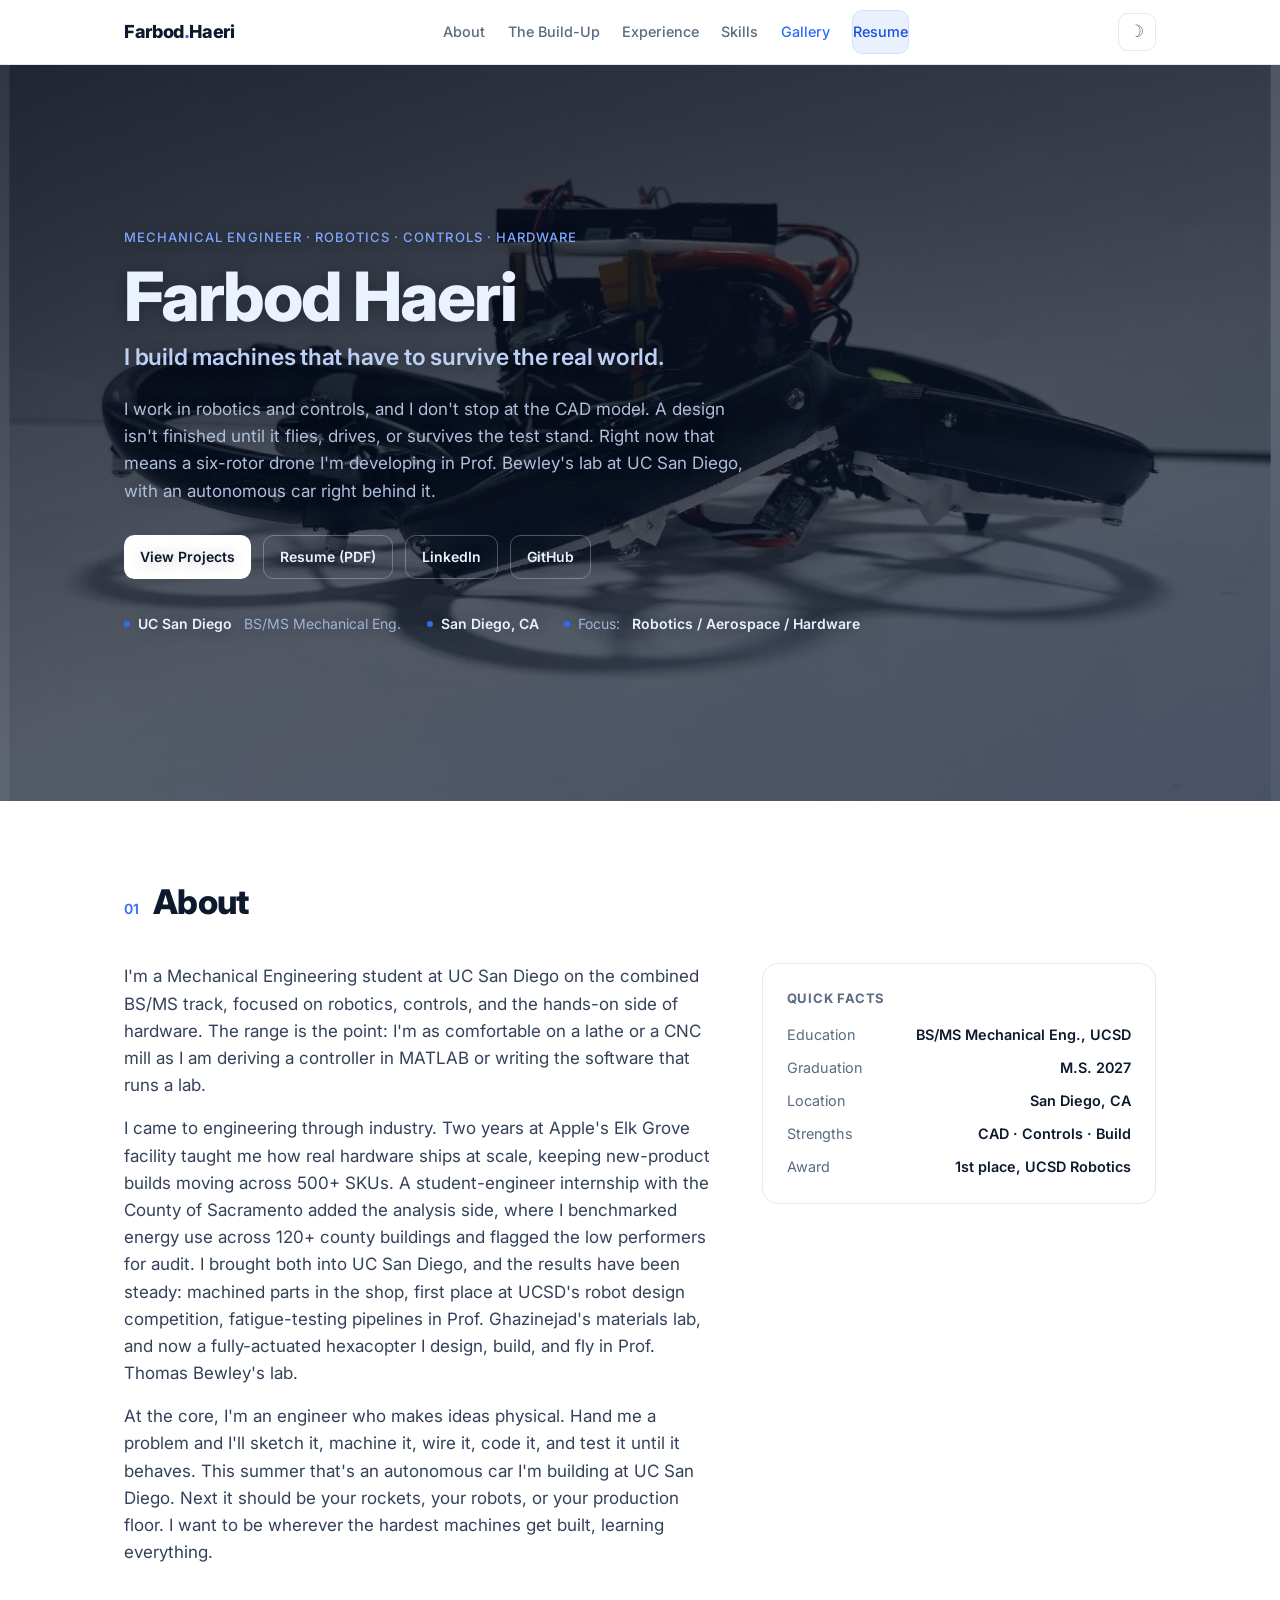
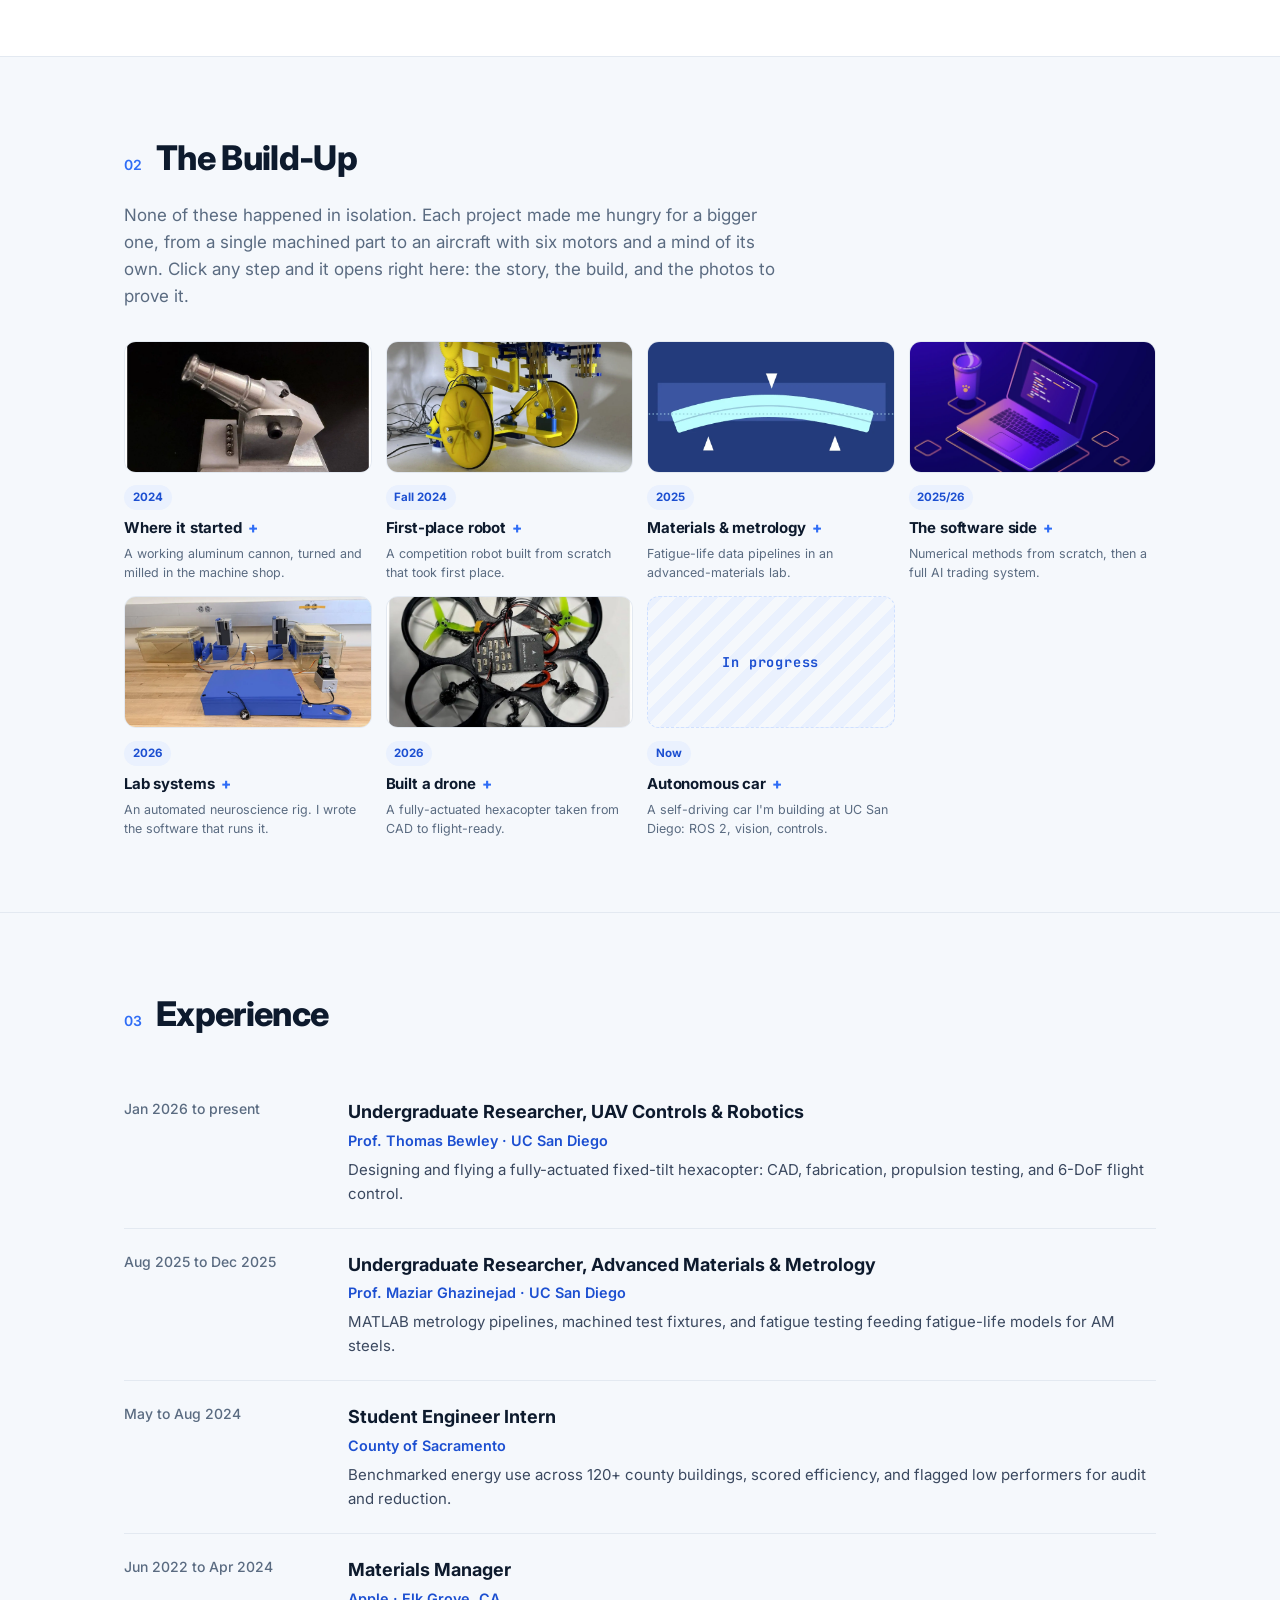
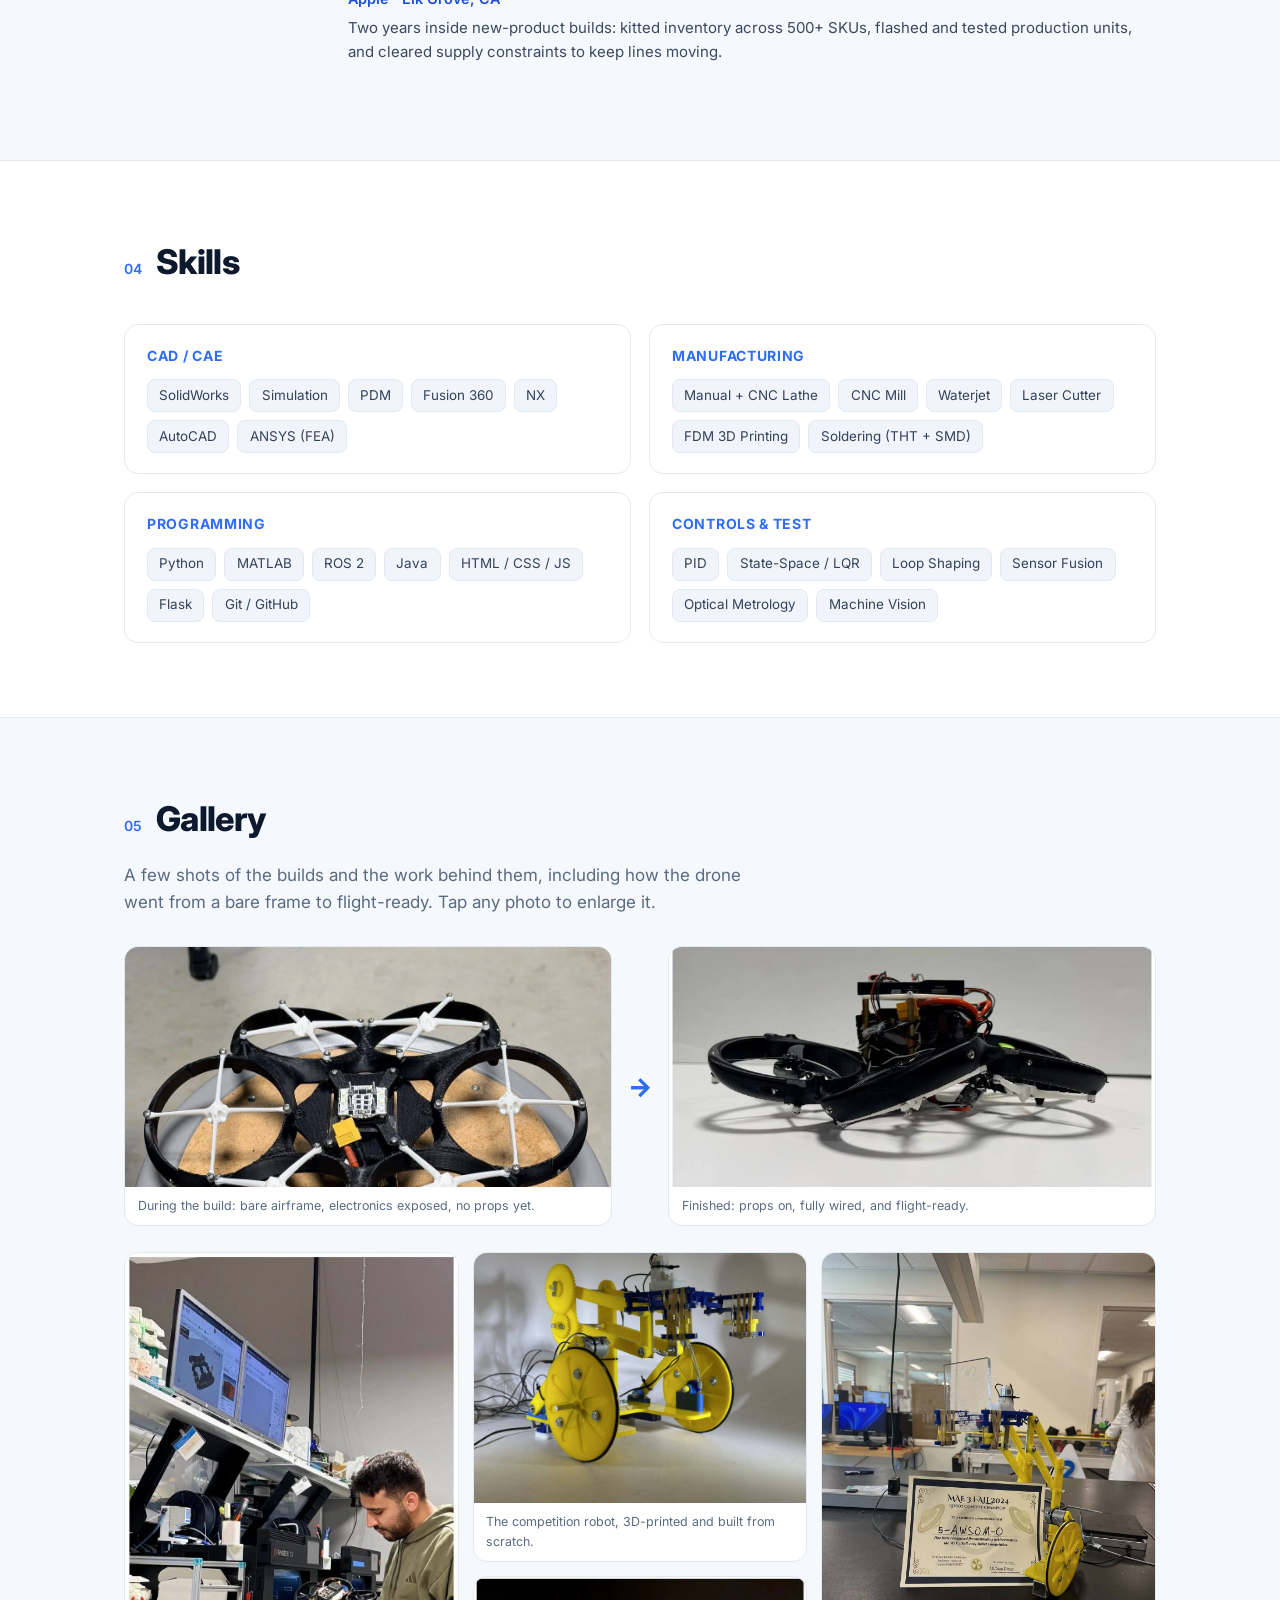
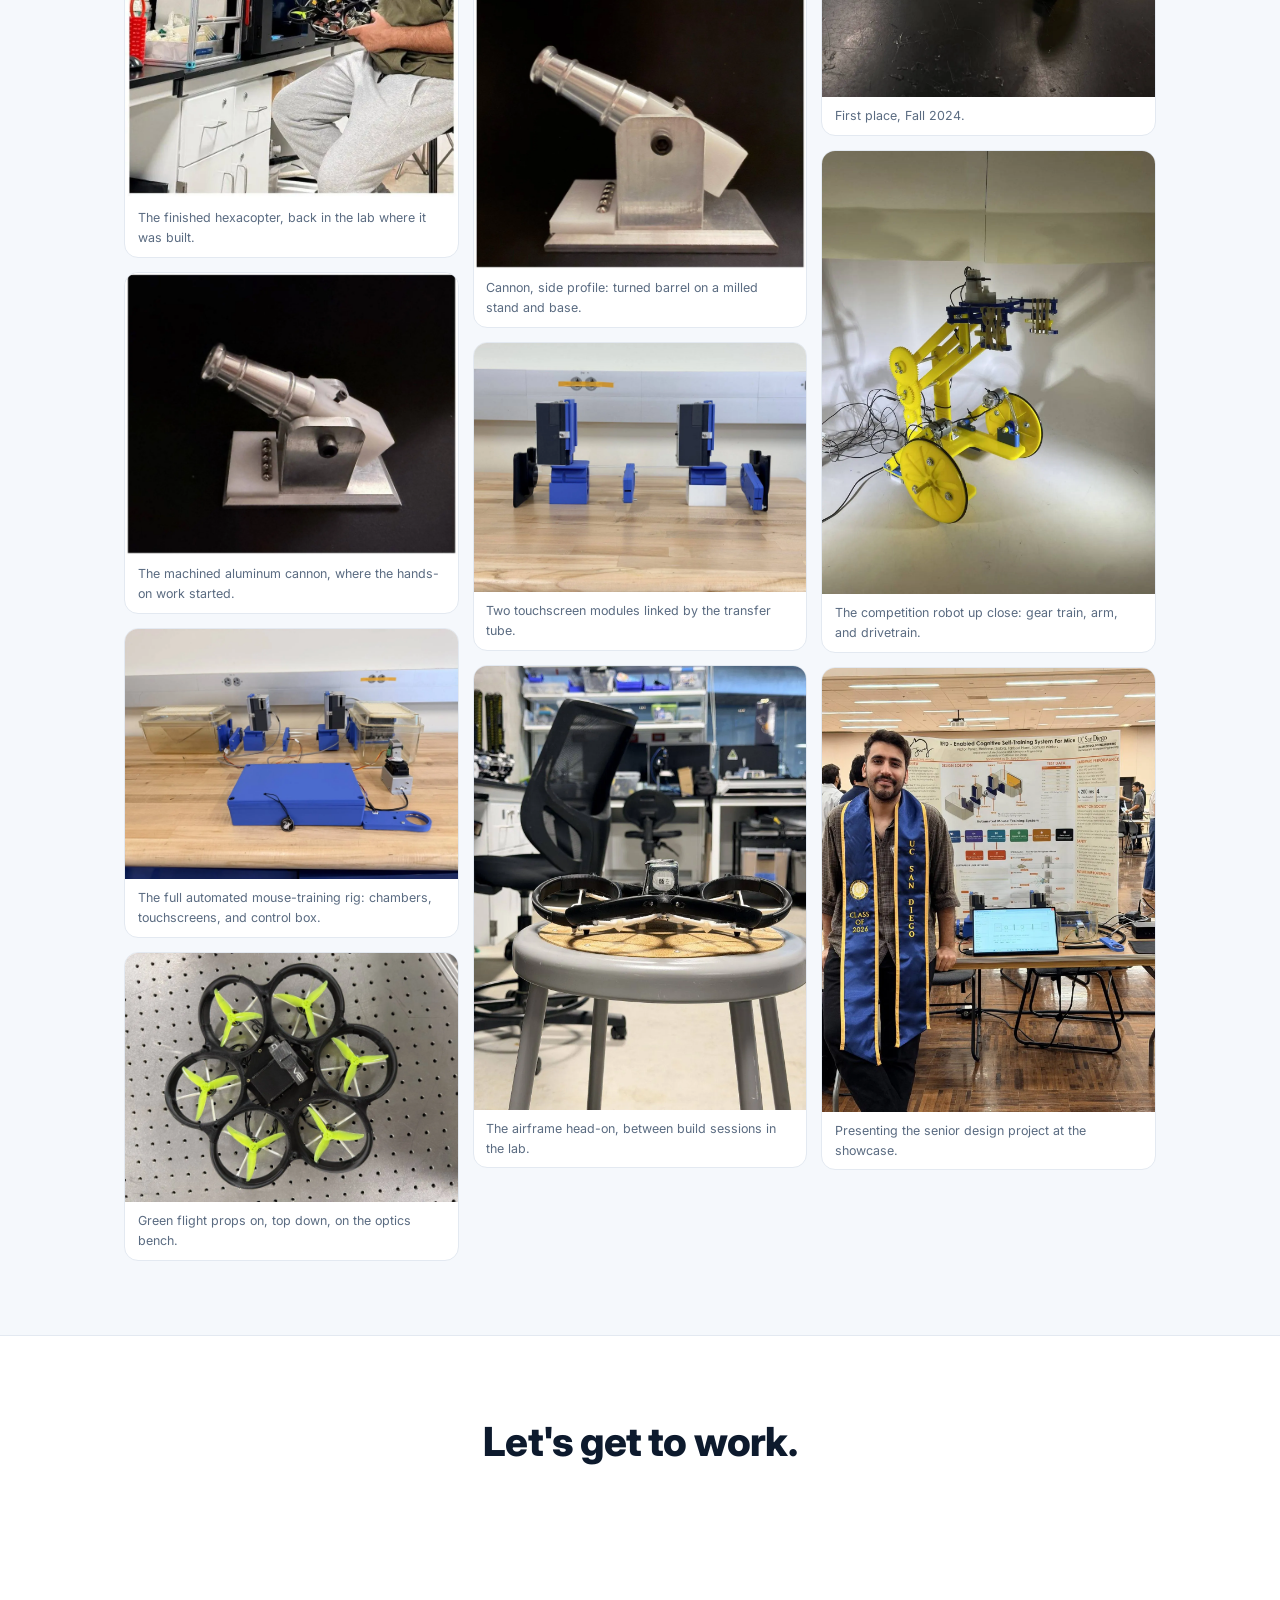
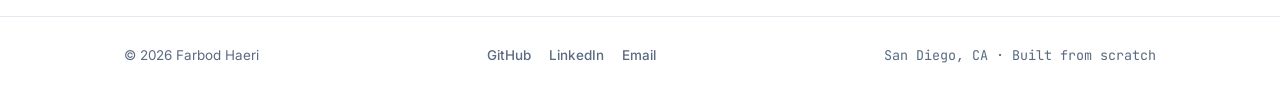
==== commit 1db4a29c: "Remove contact paragraph, keep heading and buttons Co-Authored-By: Claude Fable 5 <noreply@anthropic" ====
--- a/index.html
+++ b/index.html
@@ -324,7 +324,6 @@
 <section id="contact" class="contact">
   <div class="wrap">
     <h3 class="reveal">Let's get to work.</h3>
-    <p class="reveal">Open to internships and full-time roles in robotics, aerospace, and hardware. If your team builds real machines, I want to hear from you. Email is fastest.</p>
     <div class="row-cta reveal">
       <a class="btn" id="emailBtn" href="mailto:fhaeri@ucsd.edu" title="Click to copy">fhaeri@ucsd.edu</a>
       <a class="btn ghost" href="https://www.linkedin.com/in/farbodhaeri" target="_blank" rel="noopener">LinkedIn</a>
--- a/assets/style.css
+++ b/assets/style.css
@@ -286,7 +286,7 @@
 
 /* ---------- contact / footer ---------- */
 .contact{text-align:center}
-.contact h3{font-size:clamp(1.75rem,5vw,2.5rem);letter-spacing:-.02em;font-weight:800;margin-bottom:.875rem}
+.contact h3{font-size:clamp(1.75rem,5vw,2.5rem);letter-spacing:-.02em;font-weight:800;margin-bottom:1.5rem}
 .contact p{color:var(--muted);font-size:1.125rem;max-width:32.5rem;margin:0 auto 1.75rem}
 .contact .row-cta{display:flex;justify-content:center;flex-wrap:wrap;gap:.75rem}
 footer{border-top:1px solid var(--line);padding:1.75rem 0;color:var(--muted);font-size:.84rem}
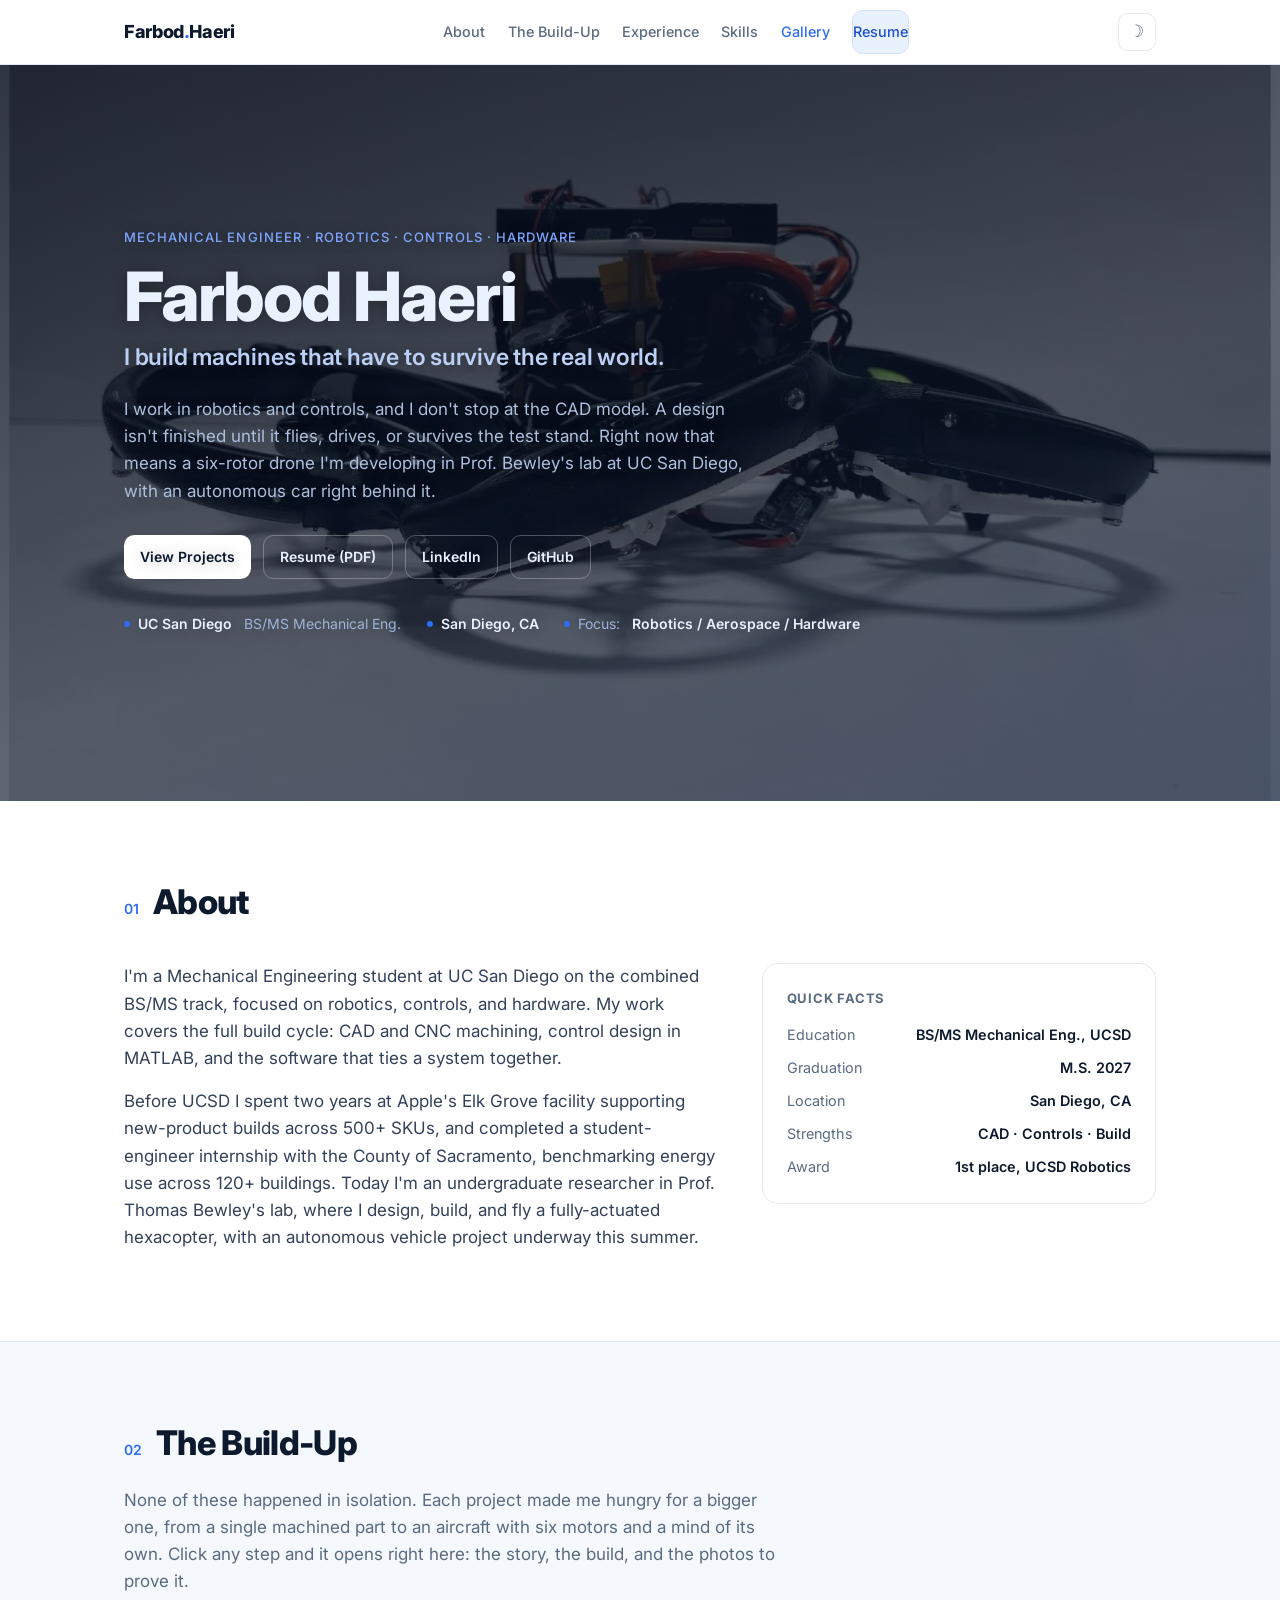
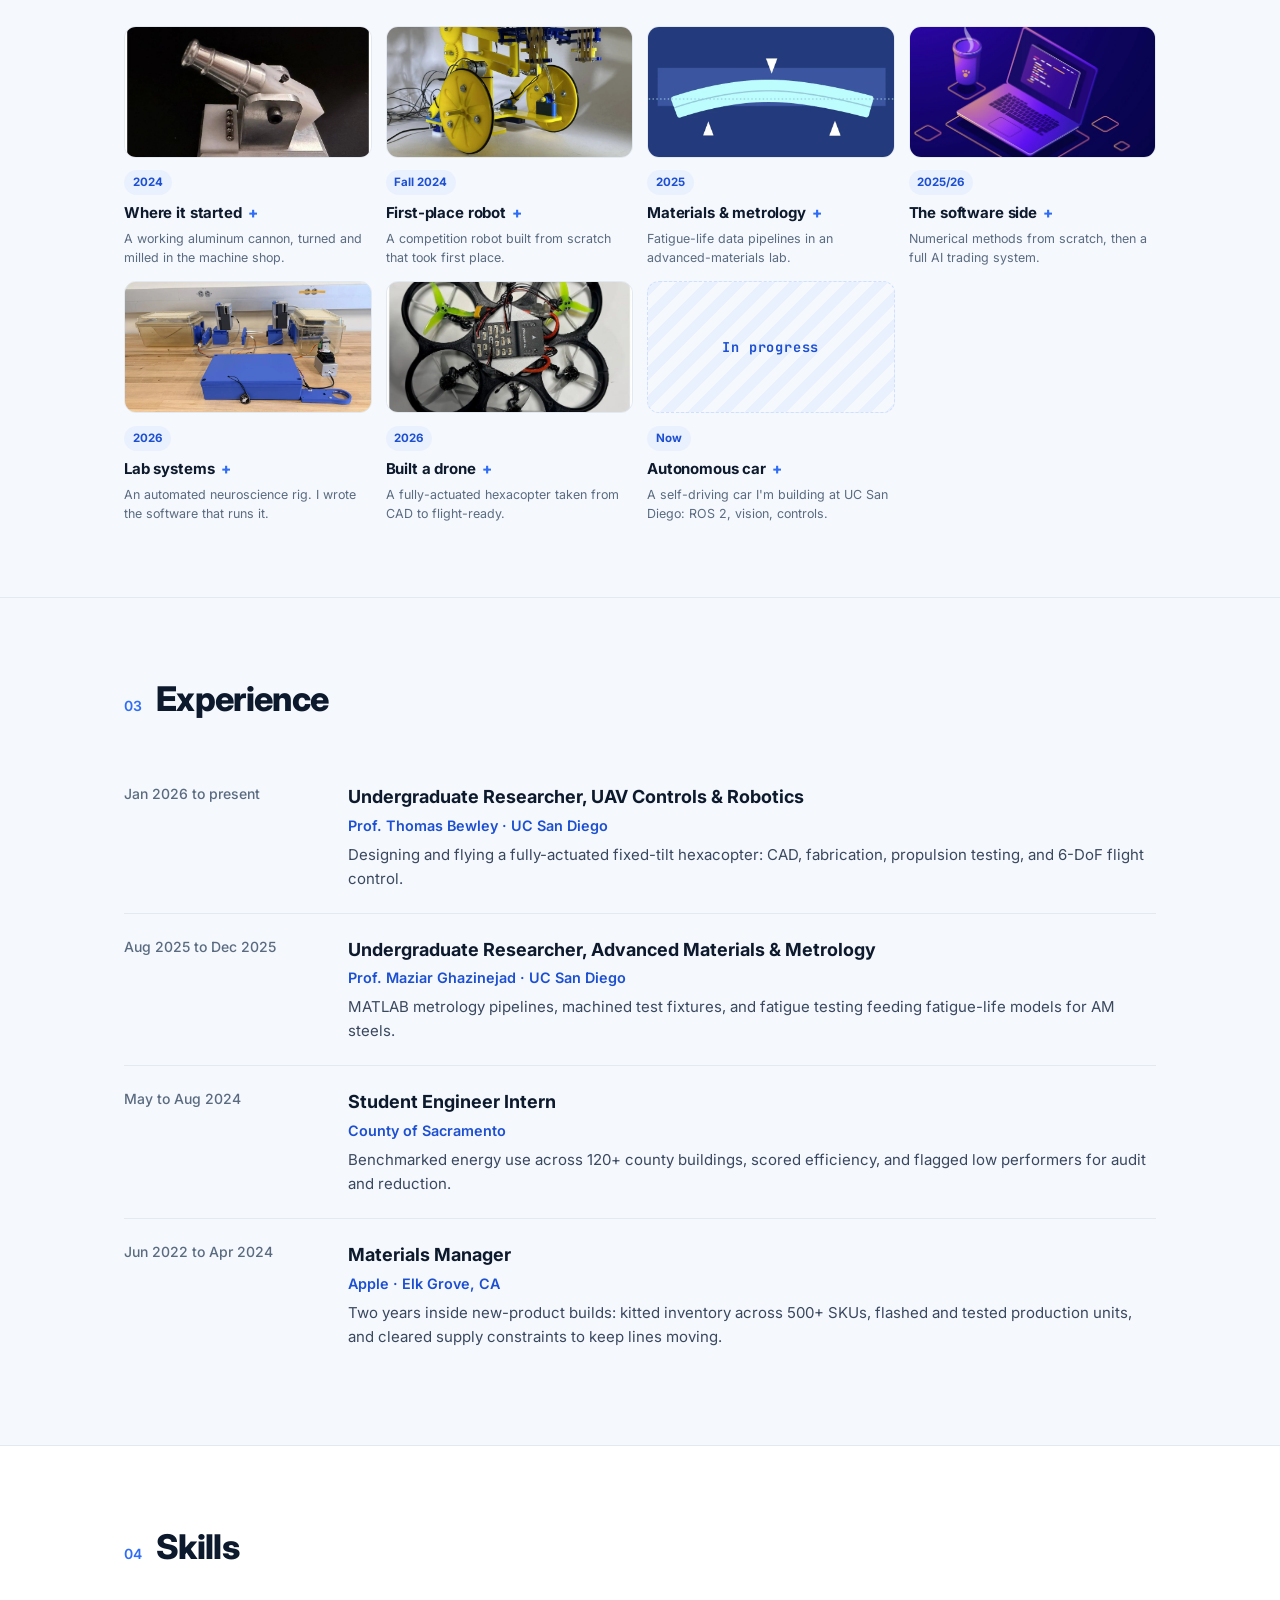
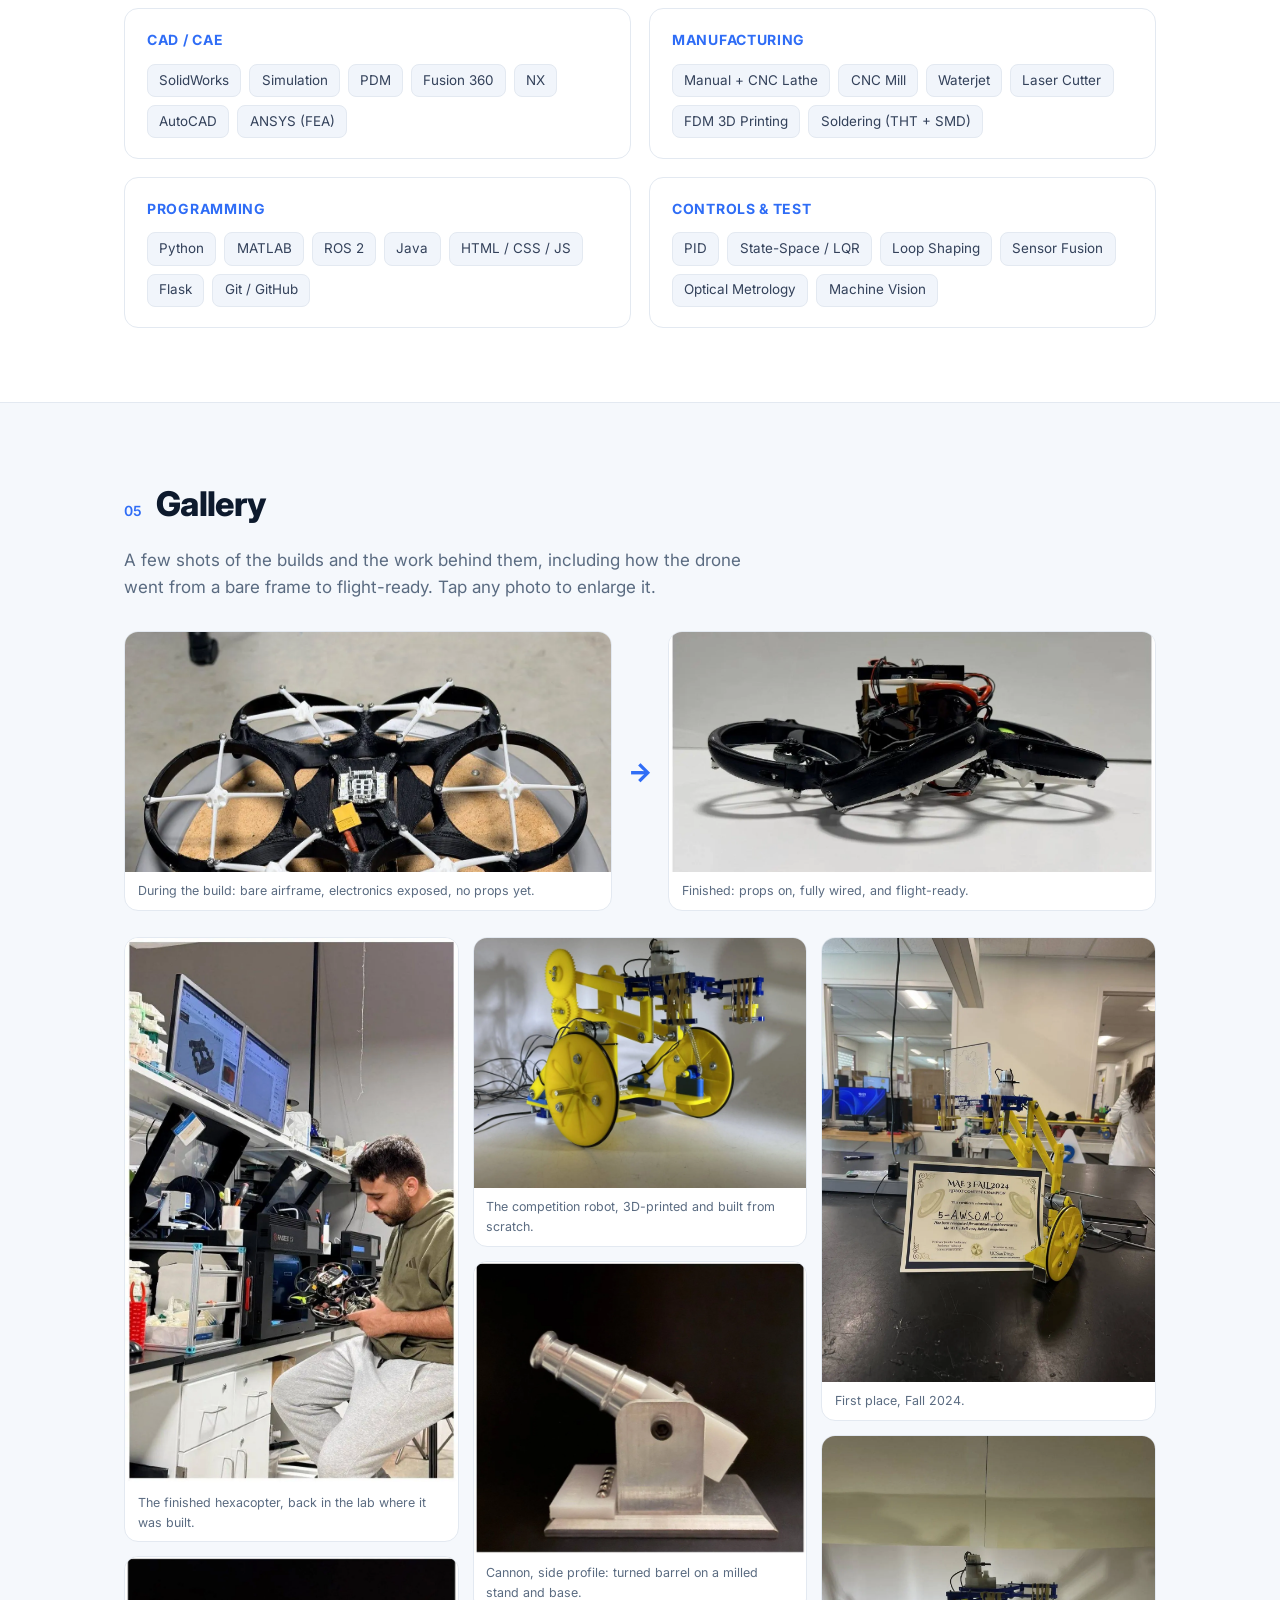
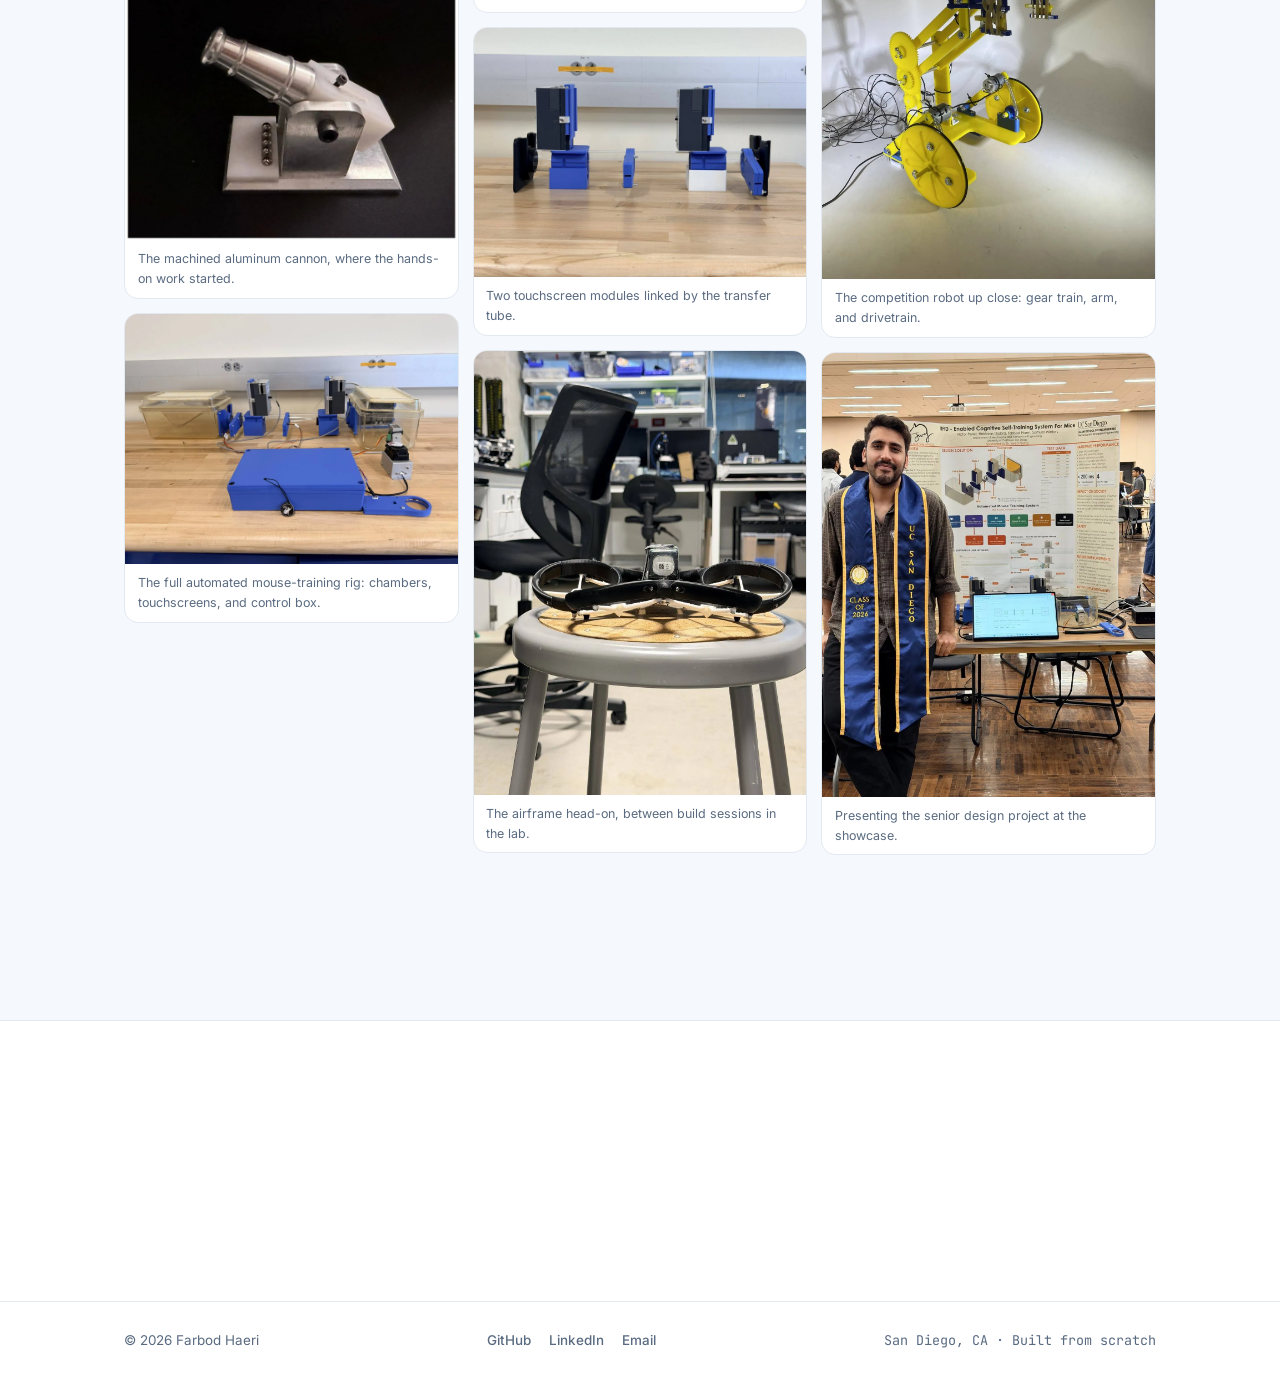
==== commit 43b24157: "Refine Build-Up panels and shorten About - Panels get a proper header row (title + org left, close b" ====
--- a/index.html
+++ b/index.html
@@ -127,9 +127,8 @@
     <div class="sec-head reveal"><span class="num">01</span><h3>About</h3></div>
     <div class="about-grid">
       <div class="reveal">
-        <p>I'm a Mechanical Engineering student at UC San Diego on the combined BS/MS track, focused on robotics, controls, and the hands-on side of hardware. The range is the point: I'm as comfortable on a lathe or a CNC mill as I am deriving a controller in MATLAB or writing the software that runs a lab.</p>
-        <p>I came to engineering through industry. Two years at Apple's Elk Grove facility taught me how real hardware ships at scale, keeping new-product builds moving across 500+ SKUs. A student-engineer internship with the County of Sacramento added the analysis side, where I benchmarked energy use across 120+ county buildings and flagged the low performers for audit. I brought both into UC San Diego, and the results have been steady: machined parts in the shop, first place at UCSD's robot design competition, fatigue-testing pipelines in Prof. Ghazinejad's materials lab, and now a fully-actuated hexacopter I design, build, and fly in Prof. Thomas Bewley's lab.</p>
-        <p>At the core, I'm an engineer who makes ideas physical. Hand me a problem and I'll sketch it, machine it, wire it, code it, and test it until it behaves. This summer that's an autonomous car I'm building at UC San Diego. Next it should be your rockets, your robots, or your production floor. I want to be wherever the hardest machines get built, learning everything.</p>
+        <p>I'm a Mechanical Engineering student at UC San Diego on the combined BS/MS track, focused on robotics, controls, and hardware. My work covers the full build cycle: CAD and CNC machining, control design in MATLAB, and the software that ties a system together.</p>
+        <p>Before UCSD I spent two years at Apple's Elk Grove facility supporting new-product builds across 500+ SKUs, and completed a student-engineer internship with the County of Sacramento, benchmarking energy use across 120+ buildings. Today I'm an undergraduate researcher in Prof. Thomas Bewley's lab, where I design, build, and fly a fully-actuated hexacopter, with an autonomous vehicle project underway this summer.</p>
       </div>
       <div class="about-card reveal">
         <h4>Quick Facts</h4>
@@ -348,10 +347,14 @@
 <div id="panel-store" hidden>
 
   <div id="xp-cannon" class="xp">
-    <button class="xp-close" type="button" aria-label="Close details">&#10005;</button>
-    <div class="xp-main">
-      <h4>Machined Mini Cannon</h4>
-      <div class="org">Machine Shop Project · UC San Diego · 2024</div>
+    <div class="xp-head">
+      <div>
+        <h4>Machined Mini Cannon</h4>
+        <div class="org">Machine Shop Project · UC San Diego · 2024</div>
+      </div>
+      <button class="xp-close" type="button" aria-label="Close details">&#10005;</button>
+    </div>
+    <div class="xp-main">
       <span class="role">CAD · CNC Machining</span>
       <p>A team machine-shop build, and where I learned to actually make parts: a working scale cannon turned and milled from aluminum. We modeled every piece in SolidWorks, drew dimensioned and toleranced engineering drawings, then cut them on a manual lathe, a Tormach lathe, and Haas CNC mills before assembling and polishing the finished cannon.</p>
       <div class="tags"><span class="tag">SolidWorks</span><span class="tag">Lathe</span><span class="tag">CNC Mill</span><span class="tag">GD&amp;T</span><span class="tag">Drawings</span></div>
@@ -374,10 +377,14 @@
   </div>
 
   <div id="xp-mae3" class="xp">
-    <button class="xp-close" type="button" aria-label="Close details">&#10005;</button>
-    <div class="xp-main">
-      <h4>Autonomous Competition Robot</h4>
-      <div class="org">1st Place · UCSD Robot Design Competition · Fall 2024</div>
+    <div class="xp-head">
+      <div>
+        <h4>Autonomous Competition Robot</h4>
+        <div class="org">1st Place · UCSD Robot Design Competition · Fall 2024</div>
+      </div>
+      <button class="xp-close" type="button" aria-label="Close details">&#10005;</button>
+    </div>
+    <div class="xp-main">
       <span class="role">Mechanical Lead</span>
       <p>Led mechanical design on a small team: built the chassis and drivetrain from scratch and iterated through three revisions to take first place in the competition. Everything was designed in CAD, 3D-printed and laser-cut, and rebuilt as fast as testing broke it.</p>
       <div class="tags"><span class="tag">CAD</span><span class="tag">Mechanism Design</span><span class="tag">Rapid Prototyping</span></div>
@@ -396,10 +403,14 @@
   </div>
 
   <div id="xp-metrology" class="xp">
-    <button class="xp-close" type="button" aria-label="Close details">&#10005;</button>
-    <div class="xp-main">
-      <h4>Advanced Materials Metrology</h4>
-      <div class="org">Ghazinejad Lab, UC San Diego · 2025</div>
+    <div class="xp-head">
+      <div>
+        <h4>Advanced Materials Metrology</h4>
+        <div class="org">Ghazinejad Lab, UC San Diego · 2025</div>
+      </div>
+      <button class="xp-close" type="button" aria-label="Close details">&#10005;</button>
+    </div>
+    <div class="xp-main">
       <span class="role">Test &amp; Data Pipelines</span>
       <p>Turning raw optical metrology into fatigue-life data for additively-manufactured steels. I built MATLAB pipelines that quantify defect fractions and surface roughness, designed and machined test fixtures, and ran fatigue tests across material variants while keeping the datasets clean and traceable.</p>
       <div class="tags"><span class="tag">MATLAB</span><span class="tag">Machine Vision</span><span class="tag">Metrology</span><span class="tag">CNC / Waterjet</span></div>
@@ -412,10 +423,14 @@
   </div>
 
   <div id="xp-software" class="xp">
-    <button class="xp-close" type="button" aria-label="Close details">&#10005;</button>
-    <div class="xp-main">
-      <h4>The Software Side</h4>
-      <div class="org">Coursework + personal projects · 2025 to 2026</div>
+    <div class="xp-head">
+      <div>
+        <h4>The Software Side</h4>
+        <div class="org">Coursework + personal projects · 2025 to 2026</div>
+      </div>
+      <button class="xp-close" type="button" aria-label="Close details">&#10005;</button>
+    </div>
+    <div class="xp-main">
       <span class="role">MATLAB · Python · AI Systems</span>
       <h5>Numerical Methods Toolkit · MATLAB</h5>
       <p>A from-scratch set of the core numerical methods in MATLAB: ODE solvers (Euler and my own RK45), a shooting method, numerical integration (trapezoid and midpoint), finite-difference derivatives, and root finding (bisection and fixed-point iteration).</p>
@@ -432,10 +447,14 @@
   </div>
 
   <div id="xp-mouse" class="xp">
-    <button class="xp-close" type="button" aria-label="Close details">&#10005;</button>
-    <div class="xp-main">
-      <h4>Automated Mouse Cognitive-Training System</h4>
-      <div class="org">Senior Design · Jared Young Lab, UCSD · 2026</div>
+    <div class="xp-head">
+      <div>
+        <h4>Automated Mouse Cognitive-Training System</h4>
+        <div class="org">Senior Design · Jared Young Lab, UCSD · 2026</div>
+      </div>
+      <button class="xp-close" type="button" aria-label="Close details">&#10005;</button>
+    </div>
+    <div class="xp-main">
       <span class="role">Software / UI Engineer</span>
       <p>My senior capstone for a UCSD neuroscience lab: an automated touchscreen rig that trains group-housed mice on the 5-choice task. I handled the software side of it, which meant an operator dashboard (HTML/CSS/JS) with live per-mouse metrics, a Python/Flask "brain" that runs through every training stage in order, and the data-logging plus the Wi-Fi/MQTT link to the hardware.</p>
       <div class="tags"><span class="tag">Python</span><span class="tag">Flask</span><span class="tag">JavaScript</span><span class="tag">MQTT</span><span class="tag">State Machines</span></div>
@@ -455,10 +474,14 @@
   </div>
 
   <div id="xp-drone" class="xp">
-    <button class="xp-close" type="button" aria-label="Close details">&#10005;</button>
-    <div class="xp-main">
-      <h4>Fixed-Tilt Hexacopter</h4>
-      <div class="org">UAV Controls &amp; Robotics · Bewley Lab, UCSD · Since Jan 2026</div>
+    <div class="xp-head">
+      <div>
+        <h4>Fixed-Tilt Hexacopter</h4>
+        <div class="org">UAV Controls &amp; Robotics · Bewley Lab, UCSD · Since Jan 2026</div>
+      </div>
+      <button class="xp-close" type="button" aria-label="Close details">&#10005;</button>
+    </div>
+    <div class="xp-main">
       <span class="role">CAD · Fabrication · Controls</span>
       <p>A six-rotor drone whose rotors sit at fixed angles, so it can move in all six directions without a gimbal. It's meant for tracking a target and searching tight spaces like tunnels. I took it from CAD to a flight-ready build: the SolidWorks design, a 3D-printed monocoque airframe, thrust-stand testing of ducted vs. un-ducted props, and a 6-DoF flight controller that I tune in MATLAB and test in our motion-capture room.</p>
       <div class="tags"><span class="tag">SolidWorks</span><span class="tag">MATLAB</span><span class="tag">6-DoF Control</span><span class="tag">3D Printing</span><span class="tag">UAV</span></div>
@@ -481,10 +504,14 @@
   </div>
 
   <div id="xp-car" class="xp xp-solo">
-    <button class="xp-close" type="button" aria-label="Close details">&#10005;</button>
-    <div class="xp-main">
-      <h4>Autonomous Car</h4>
-      <div class="org">Autonomous Vehicles Program · UC San Diego · Summer 2026</div>
+    <div class="xp-head">
+      <div>
+        <h4>Autonomous Car</h4>
+        <div class="org">Autonomous Vehicles Program · UC San Diego · Summer 2026</div>
+      </div>
+      <button class="xp-close" type="button" aria-label="Close details">&#10005;</button>
+    </div>
+    <div class="xp-main">
       <span class="role">Building now</span>
       <p>A 1/10-scale self-driving car built on UCSD's autonomous-vehicles course stack: ROS 2 nodes for camera-based lane following, then a custom final project on top. It's the natural next step after the drone, trading flight for the road. The full write-up lands here as it comes together.</p>
       <div class="tags"><span class="tag">ROS 2</span><span class="tag">Python</span><span class="tag">Computer Vision</span><span class="tag">Controls</span></div>
--- a/assets/style.css
+++ b/assets/style.css
@@ -180,25 +180,37 @@
 
 /* the panel that slides open under a clicked step */
 .step-expander{grid-column:1/-1;overflow:hidden;height:0;
-  transition:height .45s cubic-bezier(.22,.61,.36,1)}
-.xp{position:relative;background:var(--card);border:1px solid var(--chip-line);border-radius:var(--radius);
-  padding:1.625rem 1.75rem;margin:.25rem 0 .375rem;display:grid;grid-template-columns:1.4fr 1fr;gap:1.75rem}
+  transition:height var(--xp-dur,.5s) cubic-bezier(.25,.1,.25,1)}
+.step-expander .xp{opacity:0;transform:translateY(10px);
+  transition:opacity .5s cubic-bezier(.25,.1,.25,1) .08s,transform .5s cubic-bezier(.25,.1,.25,1) .08s}
+.step-expander.in .xp{opacity:1;transform:none}
+.xp{background:var(--card);border:1px solid var(--line);border-radius:1.25rem;
+  padding:1.5rem 1.75rem 1.75rem;margin:.375rem 0 .5rem;display:grid;grid-template-columns:1.4fr 1fr;
+  gap:0 2rem;box-shadow:0 24px 60px -36px rgba(var(--shadow),.35)}
 .xp.xp-solo{grid-template-columns:1fr}
-.xp h4{font-size:1.375rem;letter-spacing:-.01em;padding-right:2.5rem}
-.xp .org{color:var(--muted);font-size:.9rem;margin-top:.2rem}
+.xp-head{grid-column:1/-1;display:flex;justify-content:space-between;align-items:flex-start;gap:1rem;
+  padding-bottom:1.125rem;margin-bottom:1.25rem;border-bottom:1px solid var(--line)}
+.xp-head h4{font-size:1.375rem;letter-spacing:-.015em}
+.xp .org{color:var(--muted);font-size:.9rem;margin-top:.25rem}
+.xp .role{margin:0 0 .25rem;padding:0;background:none;border:0;
+  font-size:.72rem;font-weight:700;letter-spacing:.08em;text-transform:uppercase;color:var(--accent)}
 .xp h5{font-size:1rem;font-weight:700;margin-top:1.125rem}
-.xp p{color:var(--body-2);font-size:.9375rem;margin-top:.75rem}
-.xp .tags{margin-top:1rem}
+.xp p{color:var(--body-2);font-size:.9375rem;margin-top:.625rem}
+.xp .tags{margin-top:1.125rem;gap:.3rem 0}
+.xp .tag{background:none;border:0;padding:0;font-size:.8125rem;color:var(--muted)}
+.xp .tag+.tag::before{content:"\00B7";margin:0 .55rem}
 .xp-photos{display:grid;grid-template-columns:1fr 1fr;gap:.75rem;align-self:start}
 .xp-photos.single{grid-template-columns:1fr}
 .xp-photos.single img{height:auto}
-.xp-photos figure{position:relative;margin:0;border:1px solid var(--line);border-radius:.75rem;overflow:hidden;background:var(--tag-bg)}
+.xp-photos figure{position:relative;margin:0;border:0;border-radius:1rem;overflow:hidden;background:var(--tag-bg);
+  box-shadow:0 10px 28px -18px rgba(var(--shadow),.35)}
 .xp-photos img{display:block;width:100%;height:8.5rem;object-fit:cover}
 .xp-photos figcaption{position:absolute;width:1px;height:1px;overflow:hidden;clip:rect(0 0 0 0);white-space:nowrap}
-.xp-close{position:absolute;top:.75rem;right:.75rem;width:2.25rem;height:2.25rem;border-radius:50%;
-  border:1px solid var(--line);background:var(--bg-alt);color:var(--muted);cursor:pointer;font-size:.95rem;
-  display:flex;align-items:center;justify-content:center;transition:color .15s,border-color .15s}
-.xp-close:hover{color:var(--ink);border-color:var(--chip-line)}
+.xp-close{flex:none;width:2.125rem;height:2.125rem;border-radius:50%;border:0;
+  background:var(--tag-bg);color:var(--muted);cursor:pointer;font-size:.85rem;
+  display:flex;align-items:center;justify-content:center;
+  transition:background .18s ease,color .18s ease,transform .18s ease}
+.xp-close:hover{background:var(--chip);color:var(--ink);transform:scale(1.06)}
 
 /* ---------- shared project bits (role chips, tags, links) ---------- */
 .role{display:inline-block;margin-top:.875rem;font-size:.75rem;font-weight:600;color:var(--accent-2);
@@ -360,7 +372,8 @@
   .about-grid{grid-template-columns:1fr;gap:1.625rem}
   .about-card dd{text-align:left}
   .skills{grid-template-columns:1fr}
-  .xp{grid-template-columns:1fr;padding:1.25rem;gap:1.25rem}
+  .xp{grid-template-columns:1fr;padding:1.25rem;border-radius:1rem}
+  .xp-photos{margin-top:1.25rem}
   .row{grid-template-columns:1fr;gap:.375rem}
   .masonry{column-count:2}
   .hero .wrap{padding-top:4rem;padding-bottom:4.25rem}
@@ -397,6 +410,7 @@
   html{scroll-behavior:auto}
   .skillcard,.step-img img,.btn{transition:none}
   .step-expander{transition:none}
+  .step-expander .xp{opacity:1;transform:none;transition:none}
 }
 
 /* ---------- print ---------- */
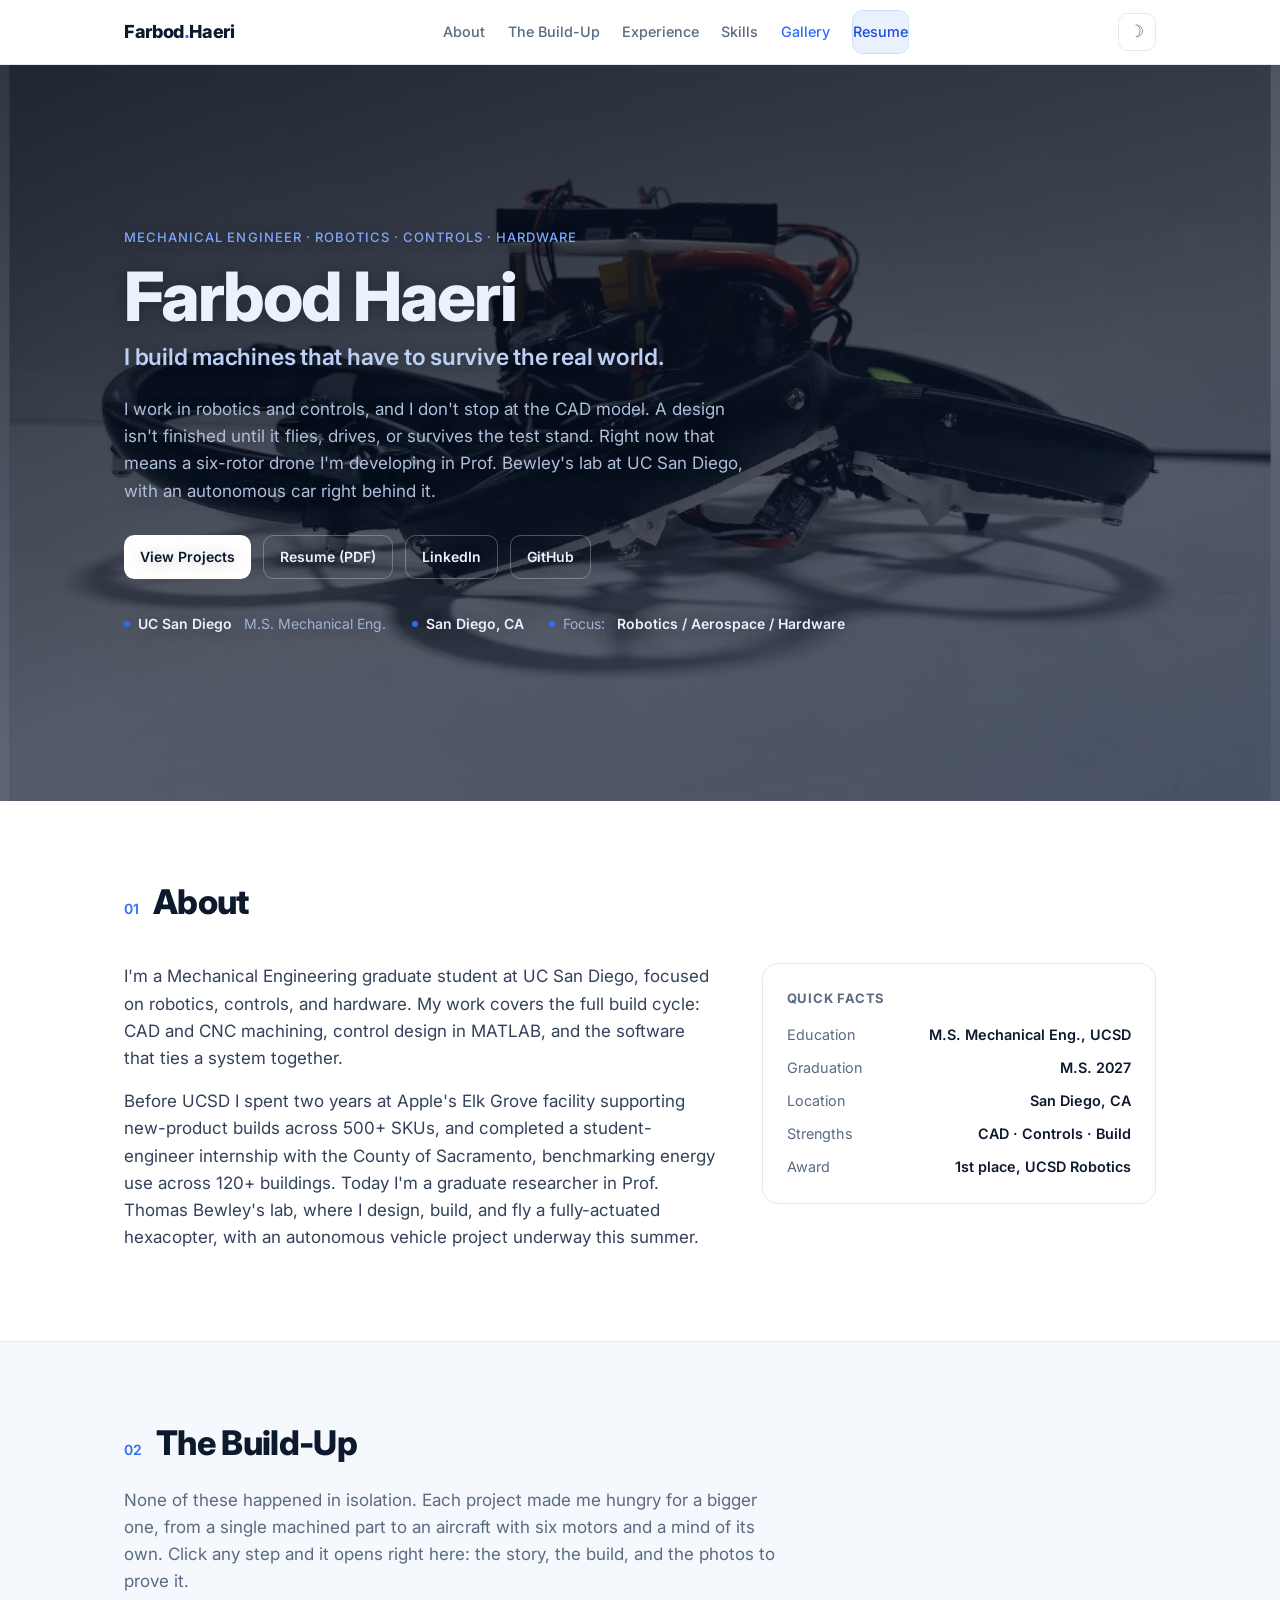
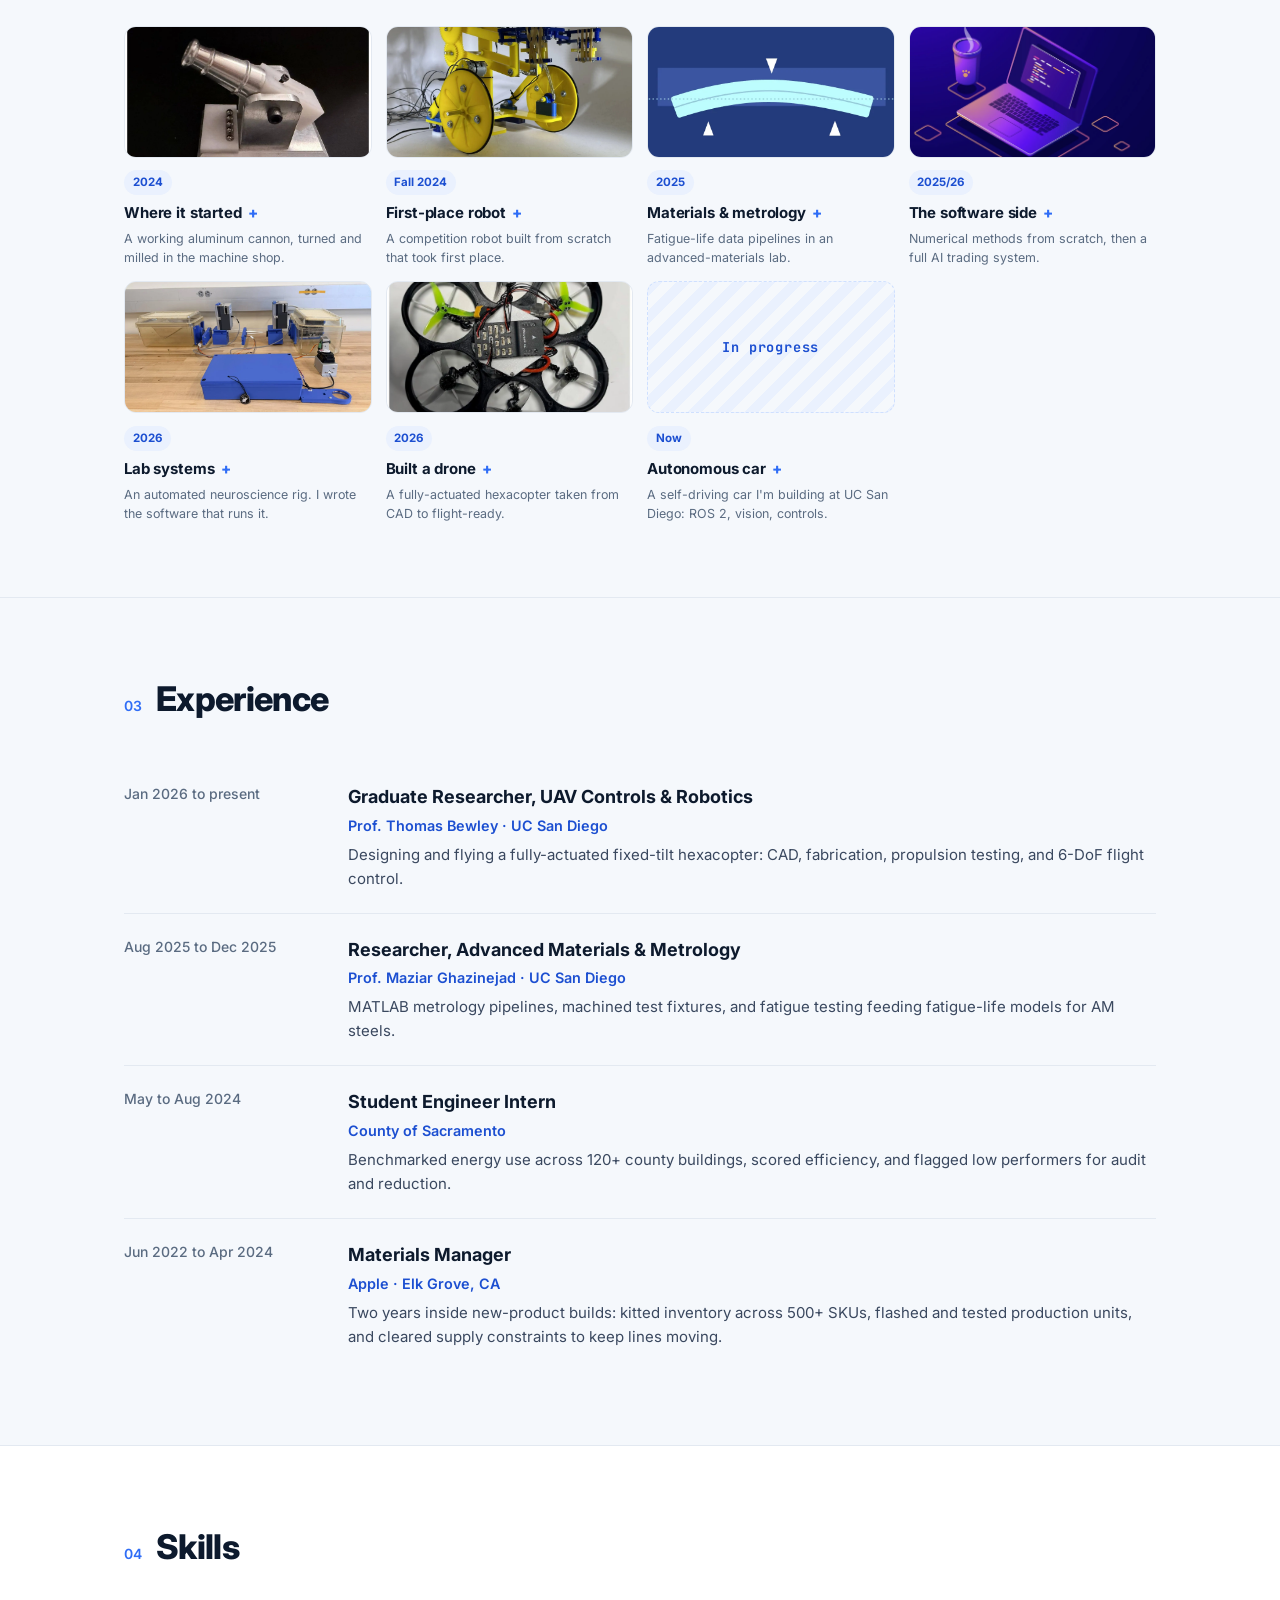
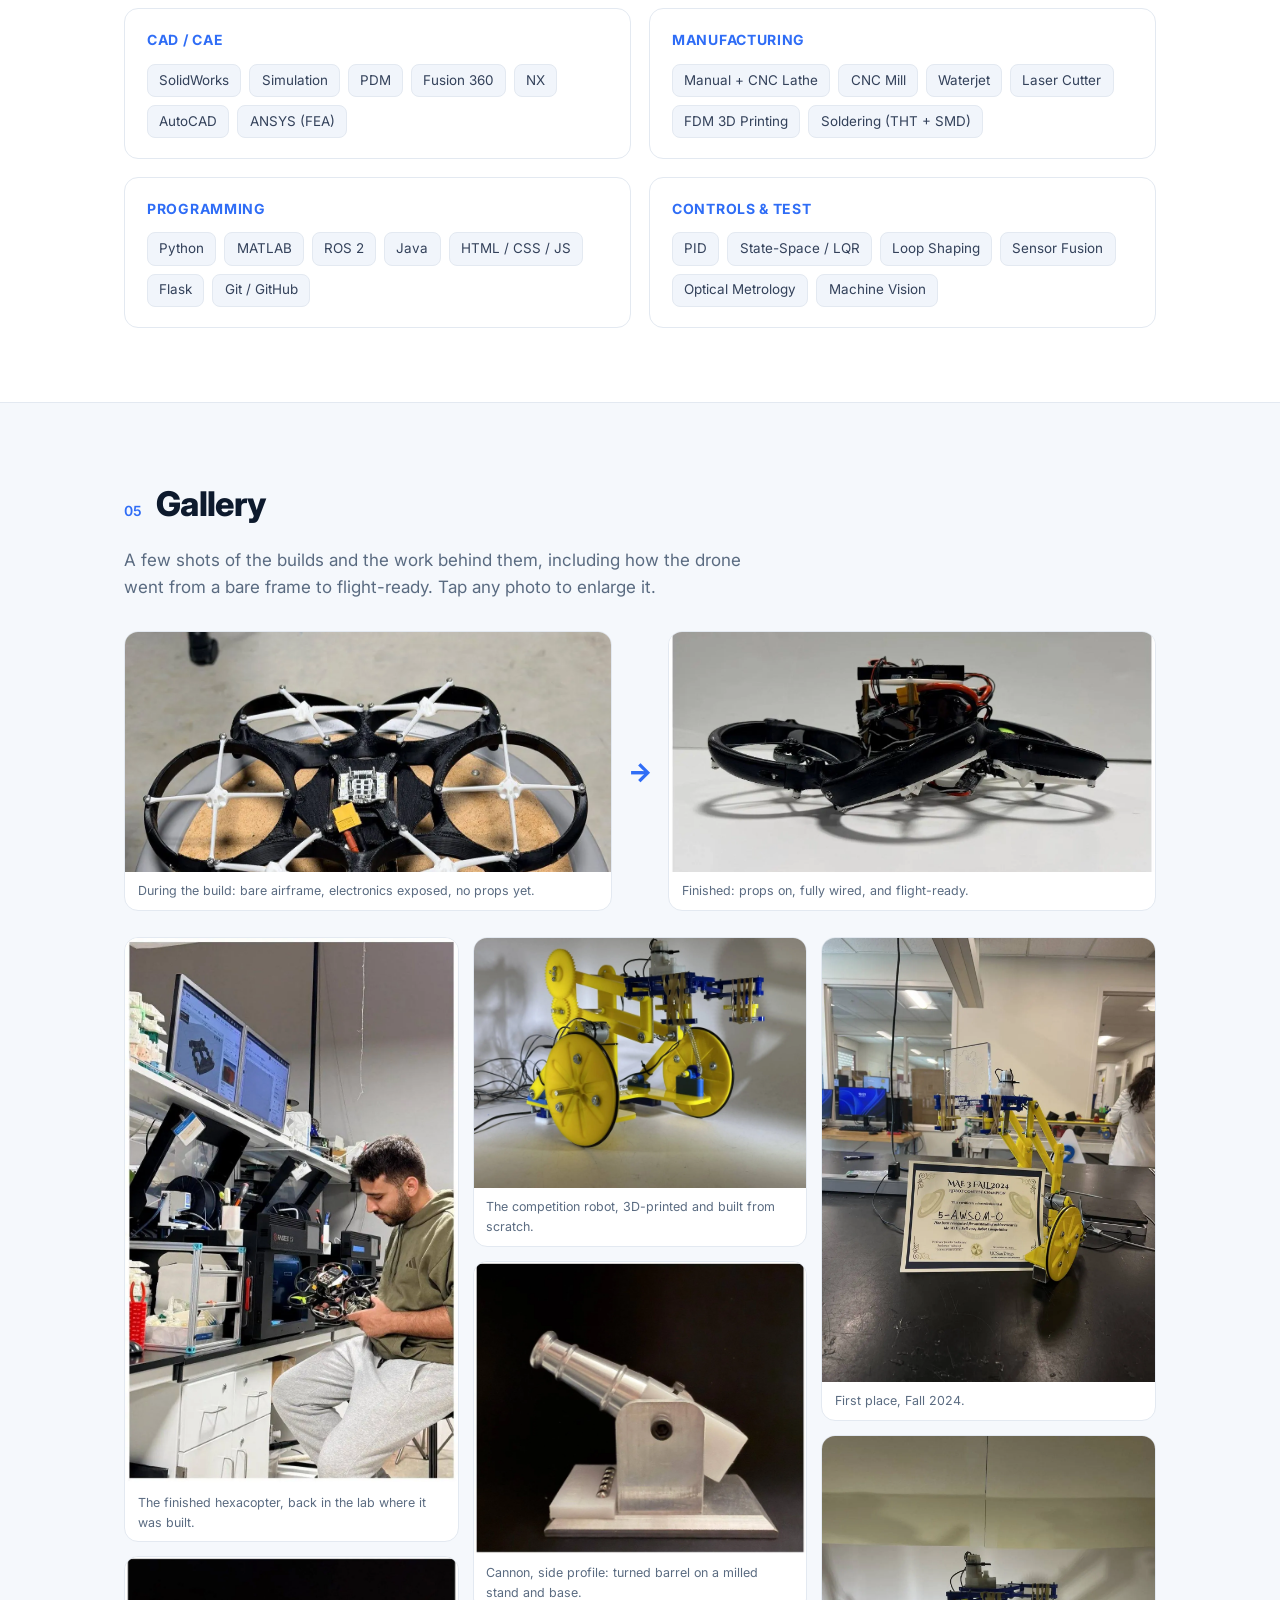
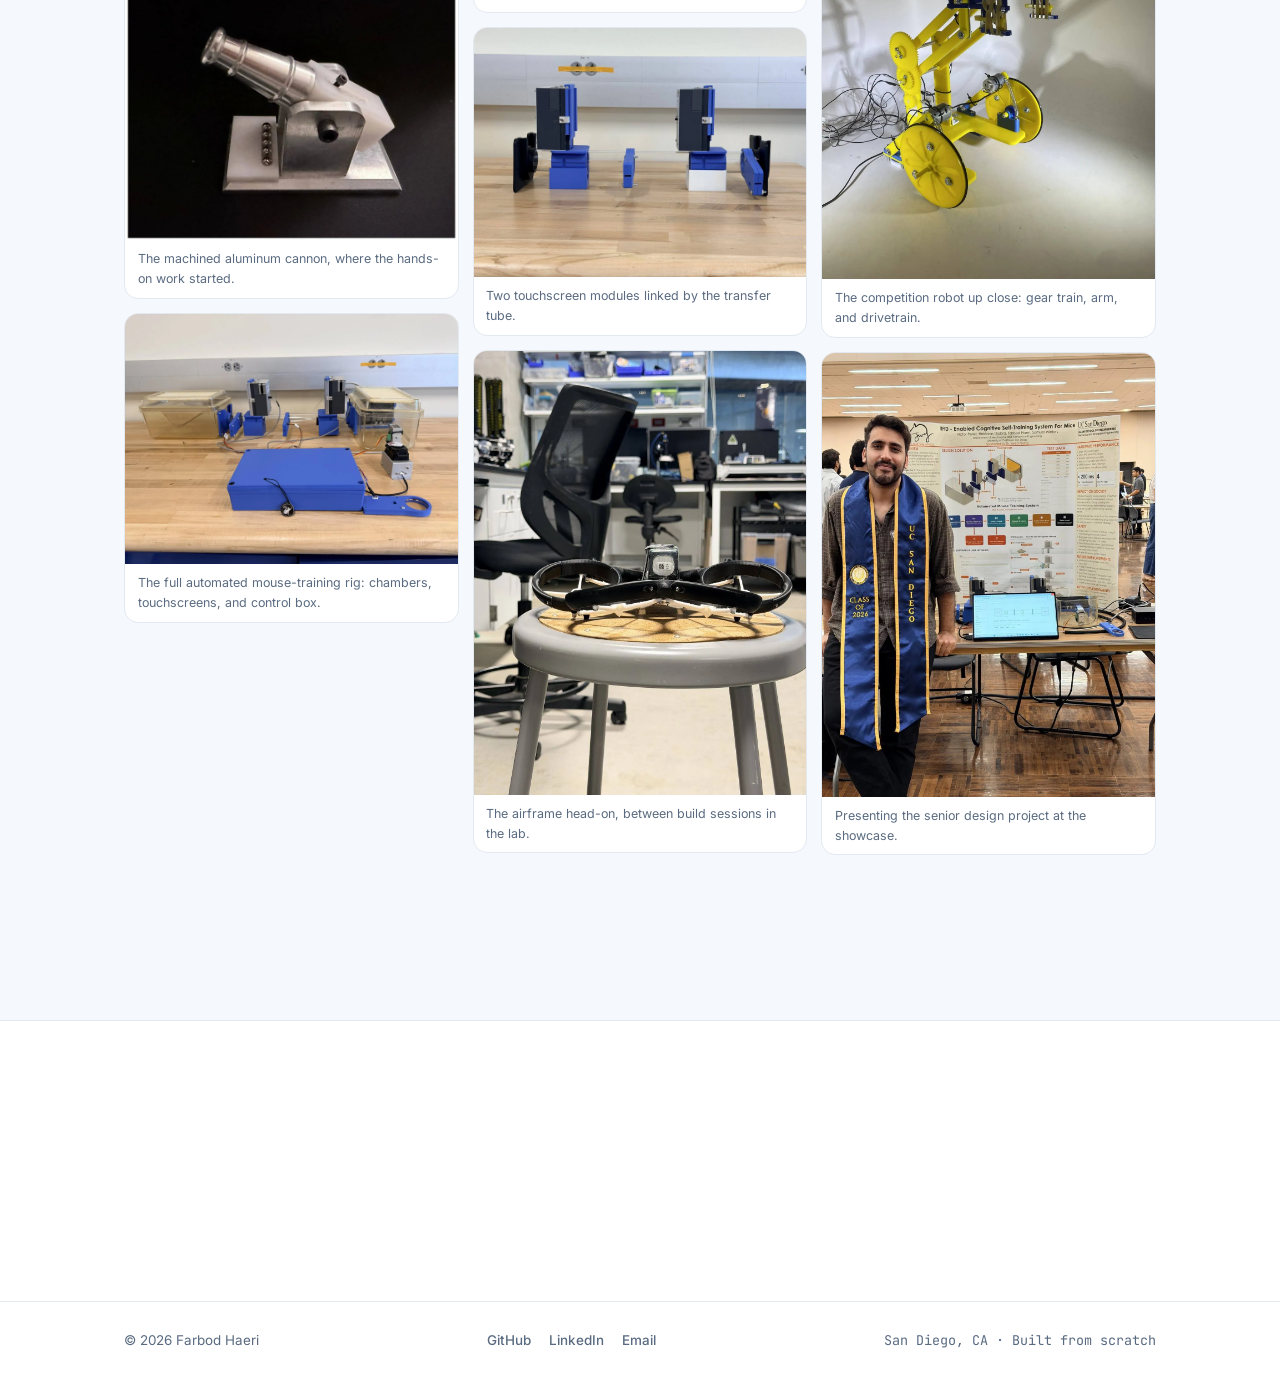
==== commit 0a7c86c4: "Update site to graduate-student status Hero facts, About, Quick Facts, meta/OG descriptions, README," ====
--- a/index.html
+++ b/index.html
@@ -4,7 +4,7 @@
 <meta charset="UTF-8" />
 <meta name="viewport" content="width=device-width, initial-scale=1.0, viewport-fit=cover" />
 <title>Farbod Haeri · Mechanical Engineer · Robotics &amp; Controls</title>
-<meta name="description" content="Farbod Haeri is a mechanical engineer (BS/MS, UC San Diego) focused on robotics, controls, and building hardware that has to work in the real world: a fully-actuated hexacopter, automated lab systems, and machined metal." />
+<meta name="description" content="Farbod Haeri is a mechanical engineer (M.S. student, UC San Diego) focused on robotics, controls, and building hardware that has to work in the real world: a fully-actuated hexacopter, automated lab systems, and machined metal." />
 <link rel="canonical" href="https://farbodh.com/" />
 <meta name="theme-color" content="#ffffff" />
 
@@ -12,12 +12,12 @@
 <meta property="og:type" content="website" />
 <meta property="og:url" content="https://farbodh.com/" />
 <meta property="og:title" content="Farbod Haeri · Mechanical Engineer · Robotics & Controls" />
-<meta property="og:description" content="I build machines that have to survive the real world: a fully-actuated hexacopter, automated lab systems, and machined hardware. BS/MS Mechanical Engineering, UC San Diego." />
+<meta property="og:description" content="I build machines that have to survive the real world: a fully-actuated hexacopter, automated lab systems, and machined hardware. M.S. Mechanical Engineering student, UC San Diego." />
 <meta property="og:image" content="https://farbodh.com/images/drone-final-persp.jpg" />
 <meta property="og:image:alt" content="The fixed-tilt hexacopter Farbod Haeri designed and built" />
 <meta name="twitter:card" content="summary_large_image" />
 <meta name="twitter:title" content="Farbod Haeri · Mechanical Engineer · Robotics & Controls" />
-<meta name="twitter:description" content="Robotics, controls, and machines that have to survive the real world. BS/MS Mechanical Engineering, UC San Diego." />
+<meta name="twitter:description" content="Robotics, controls, and machines that have to survive the real world. M.S. Mechanical Engineering student, UC San Diego." />
 <meta name="twitter:image" content="https://farbodh.com/images/drone-final-persp.jpg" />
 
 <!-- icons -->
@@ -114,7 +114,7 @@
       <a class="btn outline" href="https://github.com/Farbod97" target="_blank" rel="noopener">GitHub</a>
     </div>
     <div class="facts">
-      <span><span class="dot"></span><b>UC San Diego</b>&nbsp;BS/MS Mechanical Eng.</span>
+      <span><span class="dot"></span><b>UC San Diego</b>&nbsp;M.S. Mechanical Eng.</span>
       <span><span class="dot"></span><b>San Diego, CA</b></span>
       <span><span class="dot"></span>Focus:&nbsp;<b>Robotics / Aerospace / Hardware</b></span>
     </div>
@@ -127,13 +127,13 @@
     <div class="sec-head reveal"><span class="num">01</span><h3>About</h3></div>
     <div class="about-grid">
       <div class="reveal">
-        <p>I'm a Mechanical Engineering student at UC San Diego on the combined BS/MS track, focused on robotics, controls, and hardware. My work covers the full build cycle: CAD and CNC machining, control design in MATLAB, and the software that ties a system together.</p>
-        <p>Before UCSD I spent two years at Apple's Elk Grove facility supporting new-product builds across 500+ SKUs, and completed a student-engineer internship with the County of Sacramento, benchmarking energy use across 120+ buildings. Today I'm an undergraduate researcher in Prof. Thomas Bewley's lab, where I design, build, and fly a fully-actuated hexacopter, with an autonomous vehicle project underway this summer.</p>
+        <p>I'm a Mechanical Engineering graduate student at UC San Diego, focused on robotics, controls, and hardware. My work covers the full build cycle: CAD and CNC machining, control design in MATLAB, and the software that ties a system together.</p>
+        <p>Before UCSD I spent two years at Apple's Elk Grove facility supporting new-product builds across 500+ SKUs, and completed a student-engineer internship with the County of Sacramento, benchmarking energy use across 120+ buildings. Today I'm a graduate researcher in Prof. Thomas Bewley's lab, where I design, build, and fly a fully-actuated hexacopter, with an autonomous vehicle project underway this summer.</p>
       </div>
       <div class="about-card reveal">
         <h4>Quick Facts</h4>
         <dl>
-          <dt>Education</dt><dd>BS/MS Mechanical Eng., UCSD</dd>
+          <dt>Education</dt><dd>M.S. Mechanical Eng., UCSD</dd>
           <dt>Graduation</dt><dd>M.S. 2027</dd>
           <dt>Location</dt><dd>San Diego, CA</dd>
           <dt>Strengths</dt><dd>CAD · Controls · Build</dd>
@@ -224,13 +224,13 @@
     <div class="timeline">
       <div class="row reveal">
         <div class="when">Jan 2026 to present</div>
-        <div><h4>Undergraduate Researcher, UAV Controls &amp; Robotics</h4>
+        <div><h4>Graduate Researcher, UAV Controls &amp; Robotics</h4>
           <div class="sub">Prof. Thomas Bewley · UC San Diego</div>
           <p>Designing and flying a fully-actuated fixed-tilt hexacopter: CAD, fabrication, propulsion testing, and 6-DoF flight control.</p></div>
       </div>
       <div class="row reveal">
         <div class="when">Aug 2025 to Dec 2025</div>
-        <div><h4>Undergraduate Researcher, Advanced Materials &amp; Metrology</h4>
+        <div><h4>Researcher, Advanced Materials &amp; Metrology</h4>
           <div class="sub">Prof. Maziar Ghazinejad · UC San Diego</div>
           <p>MATLAB metrology pipelines, machined test fixtures, and fatigue testing feeding fatigue-life models for AM steels.</p></div>
       </div>
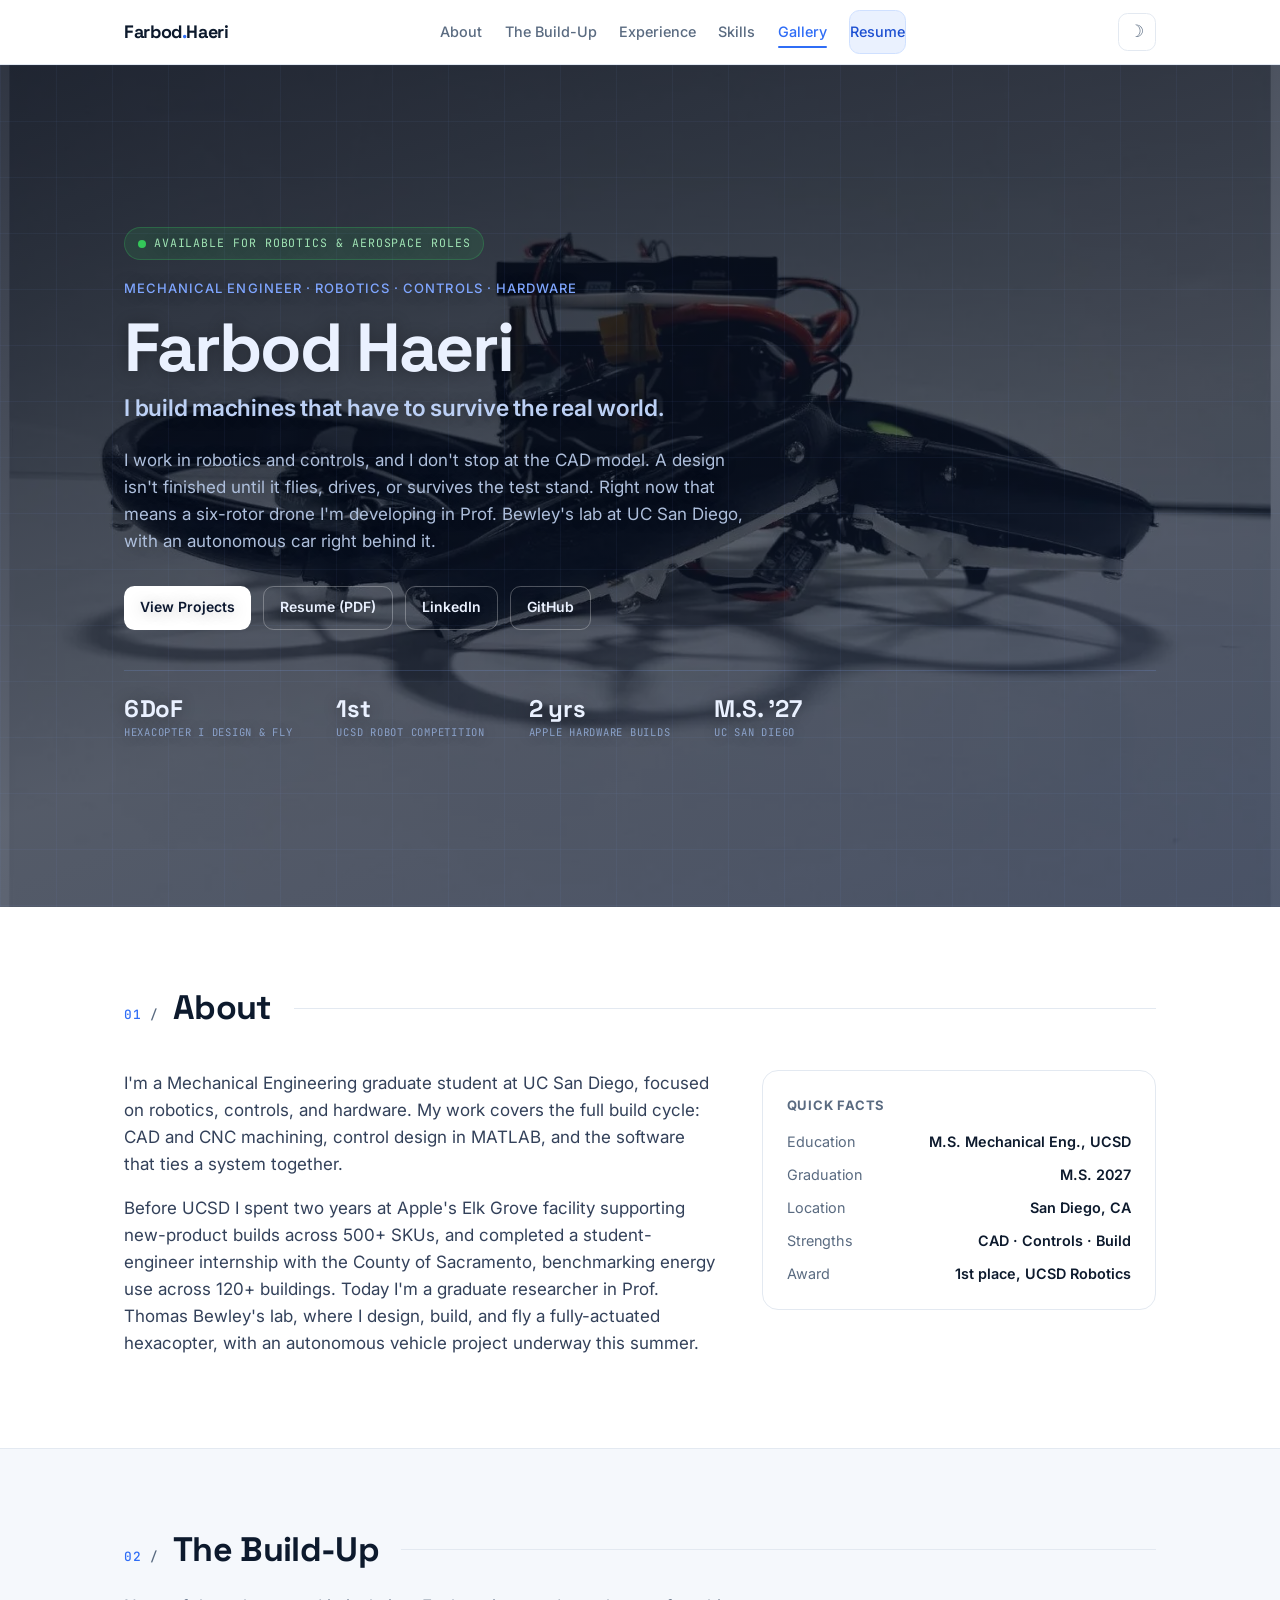
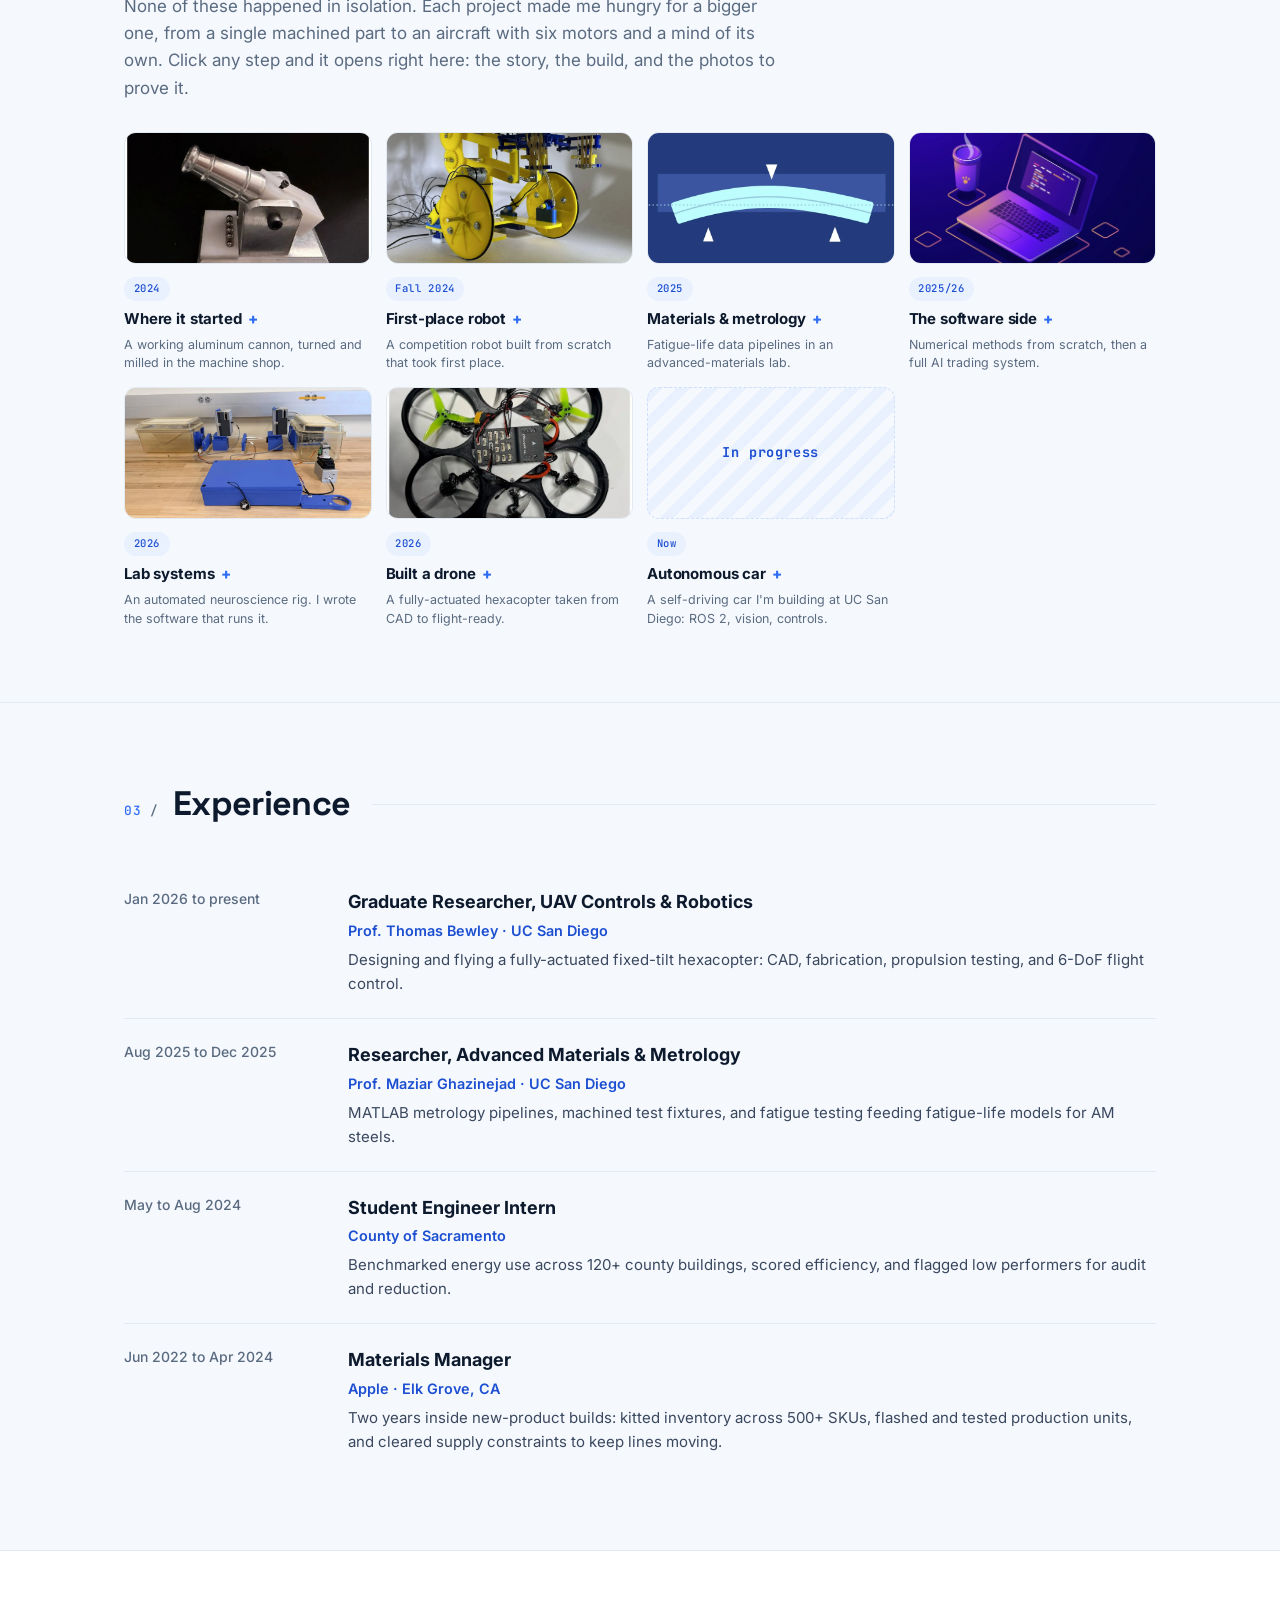
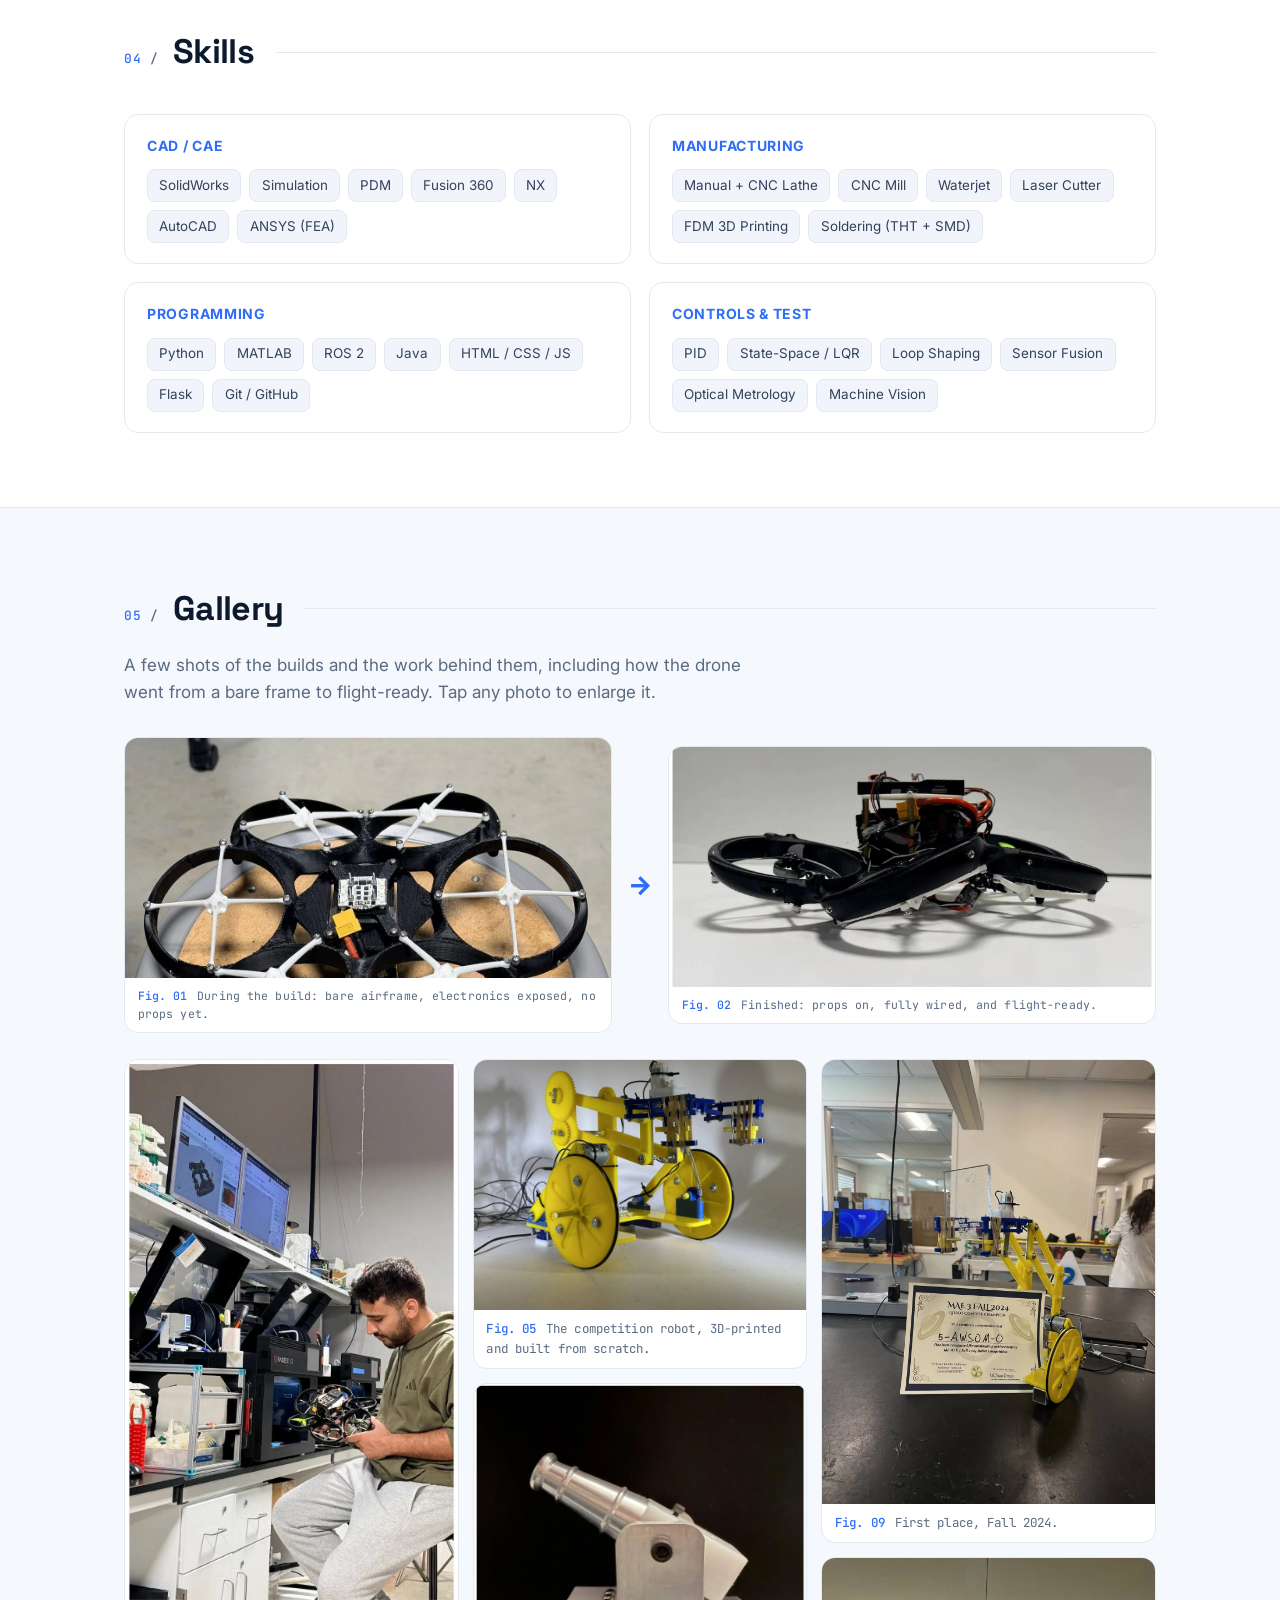
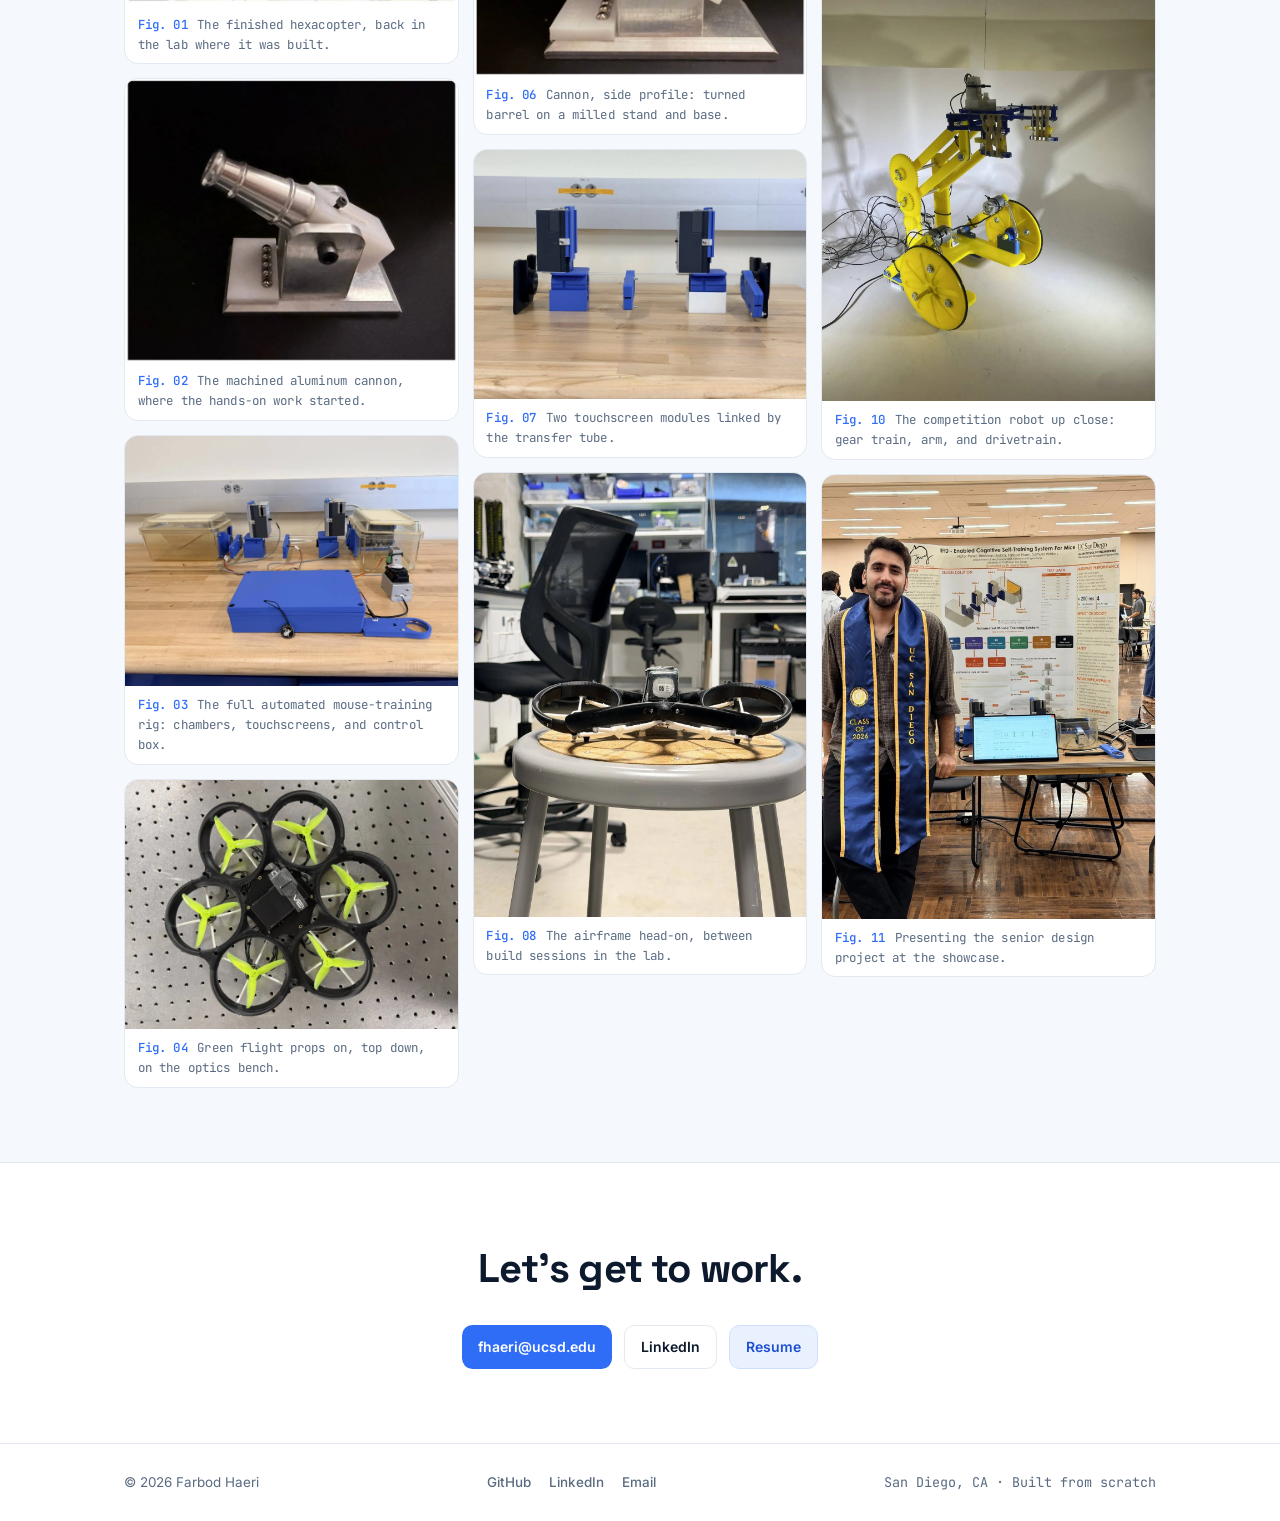
==== commit b101d9d8: "Add engineering-grade identity layer - Space Grotesk display type for name, headings, and panel titl" ====
--- a/index.html
+++ b/index.html
@@ -30,7 +30,7 @@
 
 <link rel="preconnect" href="https://fonts.googleapis.com" />
 <link rel="preconnect" href="https://fonts.gstatic.com" crossorigin />
-<link href="https://fonts.googleapis.com/css2?family=Inter:wght@400;500;600;700;800&family=JetBrains+Mono:wght@400;500&display=swap" rel="stylesheet" />
+<link href="https://fonts.googleapis.com/css2?family=Inter:wght@400;500;600;700&family=Space+Grotesk:wght@500;600;700&family=JetBrains+Mono:wght@400;500&display=swap" rel="stylesheet" />
 <link rel="preload" as="image" href="images/drone-final-side.webp" type="image/webp" />
 <link rel="stylesheet" href="assets/style.css" />
 
@@ -103,6 +103,7 @@
   </div>
   <div class="hero-tint" aria-hidden="true"></div>
   <div class="wrap">
+    <p class="avail"><span class="pulse" aria-hidden="true"></span>Available for robotics &amp; aerospace roles</p>
     <p class="eyebrow">Mechanical Engineer · Robotics · Controls · Hardware</p>
     <h1>Farbod Haeri</h1>
     <p class="tagline">I build machines that have to survive the real world.</p>
@@ -113,10 +114,11 @@
       <a class="btn outline" href="https://www.linkedin.com/in/farbodhaeri" target="_blank" rel="noopener">LinkedIn</a>
       <a class="btn outline" href="https://github.com/Farbod97" target="_blank" rel="noopener">GitHub</a>
     </div>
-    <div class="facts">
-      <span><span class="dot"></span><b>UC San Diego</b>&nbsp;M.S. Mechanical Eng.</span>
-      <span><span class="dot"></span><b>San Diego, CA</b></span>
-      <span><span class="dot"></span>Focus:&nbsp;<b>Robotics / Aerospace / Hardware</b></span>
+    <div class="stats">
+      <div class="stat"><b>6&#8202;DoF</b><span>hexacopter I design &amp; fly</span></div>
+      <div class="stat"><b>1st</b><span>UCSD robot competition</span></div>
+      <div class="stat"><b>2 yrs</b><span>Apple hardware builds</span></div>
+      <div class="stat"><b>M.S. '27</b><span>UC San Diego</span></div>
     </div>
   </div>
 </section>
--- a/assets/style.css
+++ b/assets/style.css
@@ -56,6 +56,8 @@
 }
 a{color:inherit;text-decoration:none}
 img{max-width:100%}
+h1,.sec-head h3,.contact h3,.xp-head h4,.brand,.hero.sub h1{
+  font-family:'Space Grotesk','Inter',system-ui,sans-serif}
 .wrap{max-width:var(--max);margin:0 auto;
   padding-left:max(1.5rem,env(safe-area-inset-left));
   padding-right:max(1.5rem,env(safe-area-inset-right))}
@@ -78,7 +80,10 @@
 .brand{font-weight:800;letter-spacing:-.02em;font-size:1.125rem;white-space:nowrap}
 .brand span{color:var(--accent)}
 nav.links{display:flex;align-items:center;gap:1.4rem}
-nav.links a{font-size:.9rem;font-weight:500;color:var(--muted);transition:color .15s;padding:.3rem 0}
+nav.links a{position:relative;font-size:.9rem;font-weight:500;color:var(--muted);transition:color .15s;padding:.3rem 0}
+nav.links a:not(.btn)::after{content:"";position:absolute;left:0;right:0;bottom:0;height:2px;border-radius:2px;
+  background:var(--accent);transform:scaleX(0);transform-origin:left;transition:transform .25s cubic-bezier(.25,.1,.25,1)}
+nav.links a:not(.btn):hover::after,nav.links a[aria-current="true"]::after{transform:scaleX(1)}
 nav.links a:hover,nav.links a[aria-current="true"]{color:var(--ink)}
 nav.links a[aria-current="true"]{color:var(--accent)}
 .back{font-size:.875rem;font-weight:500;color:var(--muted)}
@@ -114,7 +119,18 @@
 .hero-slides .slide img{width:100%;height:100%;object-fit:cover;display:block}
 .hero-slides .slide.active{opacity:1;transform:scale(1)}
 .hero-tint{position:absolute;inset:0;z-index:1;
-  background:linear-gradient(160deg,rgba(8,15,30,.84) 0%,rgba(12,22,42,.66) 58%,rgba(20,33,60,.74) 100%)}
+  background:
+    linear-gradient(rgba(127,166,255,.05) 1px,transparent 1px),
+    linear-gradient(90deg,rgba(127,166,255,.05) 1px,transparent 1px),
+    linear-gradient(160deg,rgba(8,15,30,.84) 0%,rgba(12,22,42,.66) 58%,rgba(20,33,60,.74) 100%);
+  background-size:56px 56px,56px 56px,auto}
+.avail{display:inline-flex;align-items:center;gap:.5rem;margin-bottom:1.1rem;
+  font-family:'JetBrains Mono',ui-monospace,Menlo,monospace;font-size:.72rem;letter-spacing:.08em;
+  text-transform:uppercase;color:#9fe3b4;background:rgba(52,199,89,.12);
+  border:1px solid rgba(52,199,89,.28);padding:.4rem .8rem;border-radius:2rem}
+.avail .pulse{width:.5rem;height:.5rem;border-radius:50%;background:#34c759;flex:none;
+  box-shadow:0 0 0 0 rgba(52,199,89,.55);animation:pulse 2.2s ease-out infinite}
+@keyframes pulse{70%{box-shadow:0 0 0 9px rgba(52,199,89,0)}100%{box-shadow:0 0 0 0 rgba(52,199,89,0)}}
 .hero .wrap{position:relative;z-index:2;padding-top:5.5rem;padding-bottom:5.75rem;
   text-shadow:0 1px 16px rgba(0,0,0,.30)}
 .eyebrow{font-size:.8125rem;font-weight:500;color:#7fa6ff;letter-spacing:.08em;text-transform:uppercase}
@@ -126,14 +142,21 @@
 .facts span{display:inline-flex;align-items:center;gap:.5rem}
 .facts b{color:#eaf1ff;font-weight:600}
 .dot{width:.375rem;height:.375rem;border-radius:50%;background:var(--accent);flex:none}
+.stats{display:flex;flex-wrap:wrap;gap:1rem 2.75rem;margin-top:2.5rem;padding-top:1.5rem;
+  border-top:1px solid rgba(127,166,255,.18)}
+.stat b{display:block;font-family:'Space Grotesk','Inter',sans-serif;font-size:1.5rem;font-weight:700;
+  letter-spacing:-.01em;color:#eaf1ff;line-height:1.15}
+.stat span{display:block;margin-top:.15rem;font-family:'JetBrains Mono',ui-monospace,Menlo,monospace;
+  font-size:.66rem;letter-spacing:.07em;text-transform:uppercase;color:#8aa1c9}
 
 /* subpage hero */
 .hero.sub .wrap{padding-top:4.125rem;padding-bottom:3.75rem}
 .hero.sub h1{font-size:clamp(1.875rem,5.4vw,3rem);line-height:1.05;letter-spacing:-.025em;margin:.75rem 0 .875rem}
 .hero.sub p{max-width:39rem;color:#c4d4ef;font-size:1.0625rem}
 .meta{display:flex;flex-wrap:wrap;gap:.5rem .625rem;margin-top:1.375rem}
-.meta span{font-size:.78rem;font-weight:500;background:rgba(255,255,255,.12);
-  border:1px solid rgba(255,255,255,.18);color:#eaf1ff;padding:.3rem .7rem;border-radius:1.25rem}
+.meta span{font-family:'JetBrains Mono',ui-monospace,Menlo,monospace;font-size:.68rem;font-weight:500;
+  letter-spacing:.05em;text-transform:uppercase;background:rgba(255,255,255,.1);
+  border:1px solid rgba(255,255,255,.18);color:#eaf1ff;padding:.34rem .75rem;border-radius:1.25rem}
 
 /* ---------- sections ---------- */
 section{padding:4.625rem 0}
@@ -141,8 +164,11 @@
 .alt{background:var(--bg-alt);border-top:1px solid var(--line);border-bottom:1px solid var(--line)}
 .alt+.alt{border-top:0}
 .sec-head{display:flex;align-items:baseline;gap:.875rem;margin-bottom:2.125rem}
-.sec-head .num{font-size:.875rem;color:var(--accent);font-weight:600}
-.sec-head h3{font-size:clamp(1.625rem,4vw,2.125rem);letter-spacing:-.02em;font-weight:800}
+.sec-head .num{font-family:'JetBrains Mono',ui-monospace,Menlo,monospace;font-size:.8rem;
+  color:var(--accent);font-weight:500;letter-spacing:.06em}
+.sec-head .num::after{content:" /";color:var(--muted)}
+.sec-head h3{font-size:clamp(1.625rem,4vw,2.125rem);letter-spacing:-.02em;font-weight:700}
+.sec-head::after{content:"";flex:1;height:1px;background:var(--line);align-self:center;margin-left:.5rem}
 .lead-2{max-width:41rem;color:var(--muted);font-size:1.0625rem;margin-top:-1.125rem;margin-bottom:1.875rem}
 h2.kicker{font-size:.8125rem;text-transform:uppercase;letter-spacing:.06em;color:var(--accent);font-weight:700;margin-bottom:1rem}
 p.body{font-size:1.03rem;color:var(--body);margin-bottom:1rem}
@@ -165,8 +191,9 @@
 .step-img{height:8.25rem;border-radius:.75rem;overflow:hidden;border:1px solid var(--line);background:var(--tag-bg);
   transition:border-color .2s ease,box-shadow .2s ease}
 .step-img img{width:100%;height:100%;object-fit:cover;display:block;transition:transform .55s cubic-bezier(.22,.61,.36,1)}
-.step .yr{align-self:flex-start;margin:.8rem 0 .4rem;font-size:.72rem;font-weight:700;color:var(--accent-2);
-  background:var(--chip);padding:.19rem .56rem;border-radius:1.25rem}
+.step .yr{align-self:flex-start;margin:.8rem 0 .4rem;font-family:'JetBrains Mono',ui-monospace,Menlo,monospace;
+  font-size:.66rem;font-weight:500;letter-spacing:.06em;color:var(--accent-2);
+  background:var(--chip);padding:.22rem .6rem;border-radius:1.25rem}
 .step h4{font-size:.9375rem;font-weight:700;letter-spacing:-.01em}
 .step h4 .chev{display:inline-block;margin-left:.15rem;color:var(--accent);font-weight:800;
   transition:transform .3s ease}
@@ -263,6 +290,13 @@
 .ba img{display:block;width:100%;height:15rem;object-fit:cover}
 .ba figcaption{font-size:.78rem;color:var(--muted);padding:.56rem .8rem}
 .ba .arrow{font-size:1.625rem;color:var(--accent);font-weight:800}
+/* engineering-drawing figure numbers on photo captions */
+.masonry,.gallery,.ba{counter-reset:fig}
+.masonry figure,.gallery figure,.ba figure{counter-increment:fig}
+.masonry figcaption,.gallery figcaption,.ba figcaption{
+  font-family:'JetBrains Mono',ui-monospace,Menlo,monospace;font-size:.72rem;letter-spacing:.01em}
+.masonry figcaption::before,.gallery figcaption::before,.ba figcaption::before{
+  content:"Fig. " counter(fig,decimal-leading-zero);color:var(--accent);margin-right:.6rem;font-weight:500}
 .masonry{column-count:3;column-gap:.875rem}
 .masonry figure{break-inside:avoid;margin:0 0 .875rem;border:1px solid var(--line);border-radius:.875rem;
   overflow:hidden;background:var(--card);transition:transform .2s ease,box-shadow .2s ease}
@@ -391,6 +425,8 @@
   .masonry{column-count:1}
   .hero-cta .btn{flex:1 1 44%}
   .facts{gap:.5rem 1.1rem}
+  .stats{display:grid;grid-template-columns:1fr 1fr;gap:1.25rem 1rem}
+  .avail{font-size:.62rem;padding:.34rem .7rem;line-height:1.5}
 }
 @media(max-width:420px){
   .journey{grid-template-columns:1fr}
@@ -411,6 +447,8 @@
   .skillcard,.step-img img,.btn{transition:none}
   .step-expander{transition:none}
   .step-expander .xp{opacity:1;transform:none;transition:none}
+  .avail .pulse{animation:none}
+  nav.links a:not(.btn)::after{transition:none}
 }
 
 /* ---------- print ---------- */
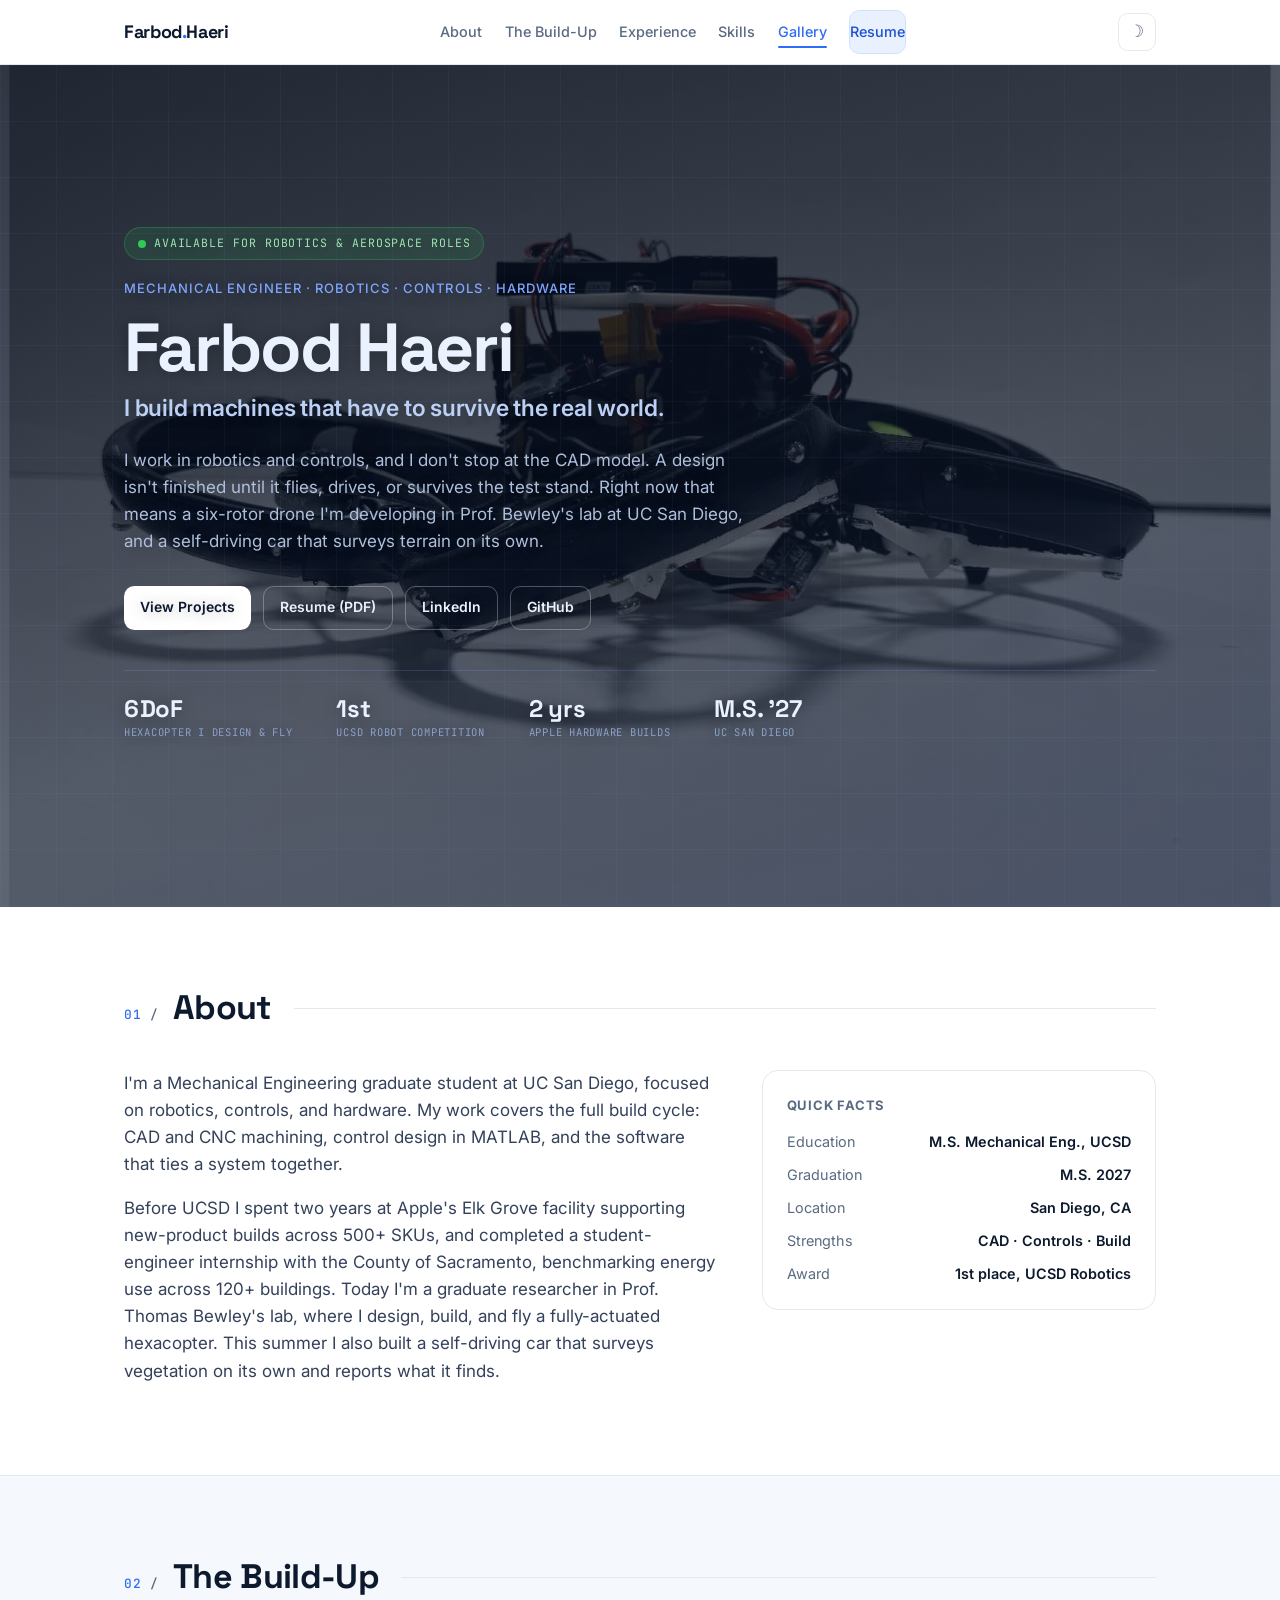
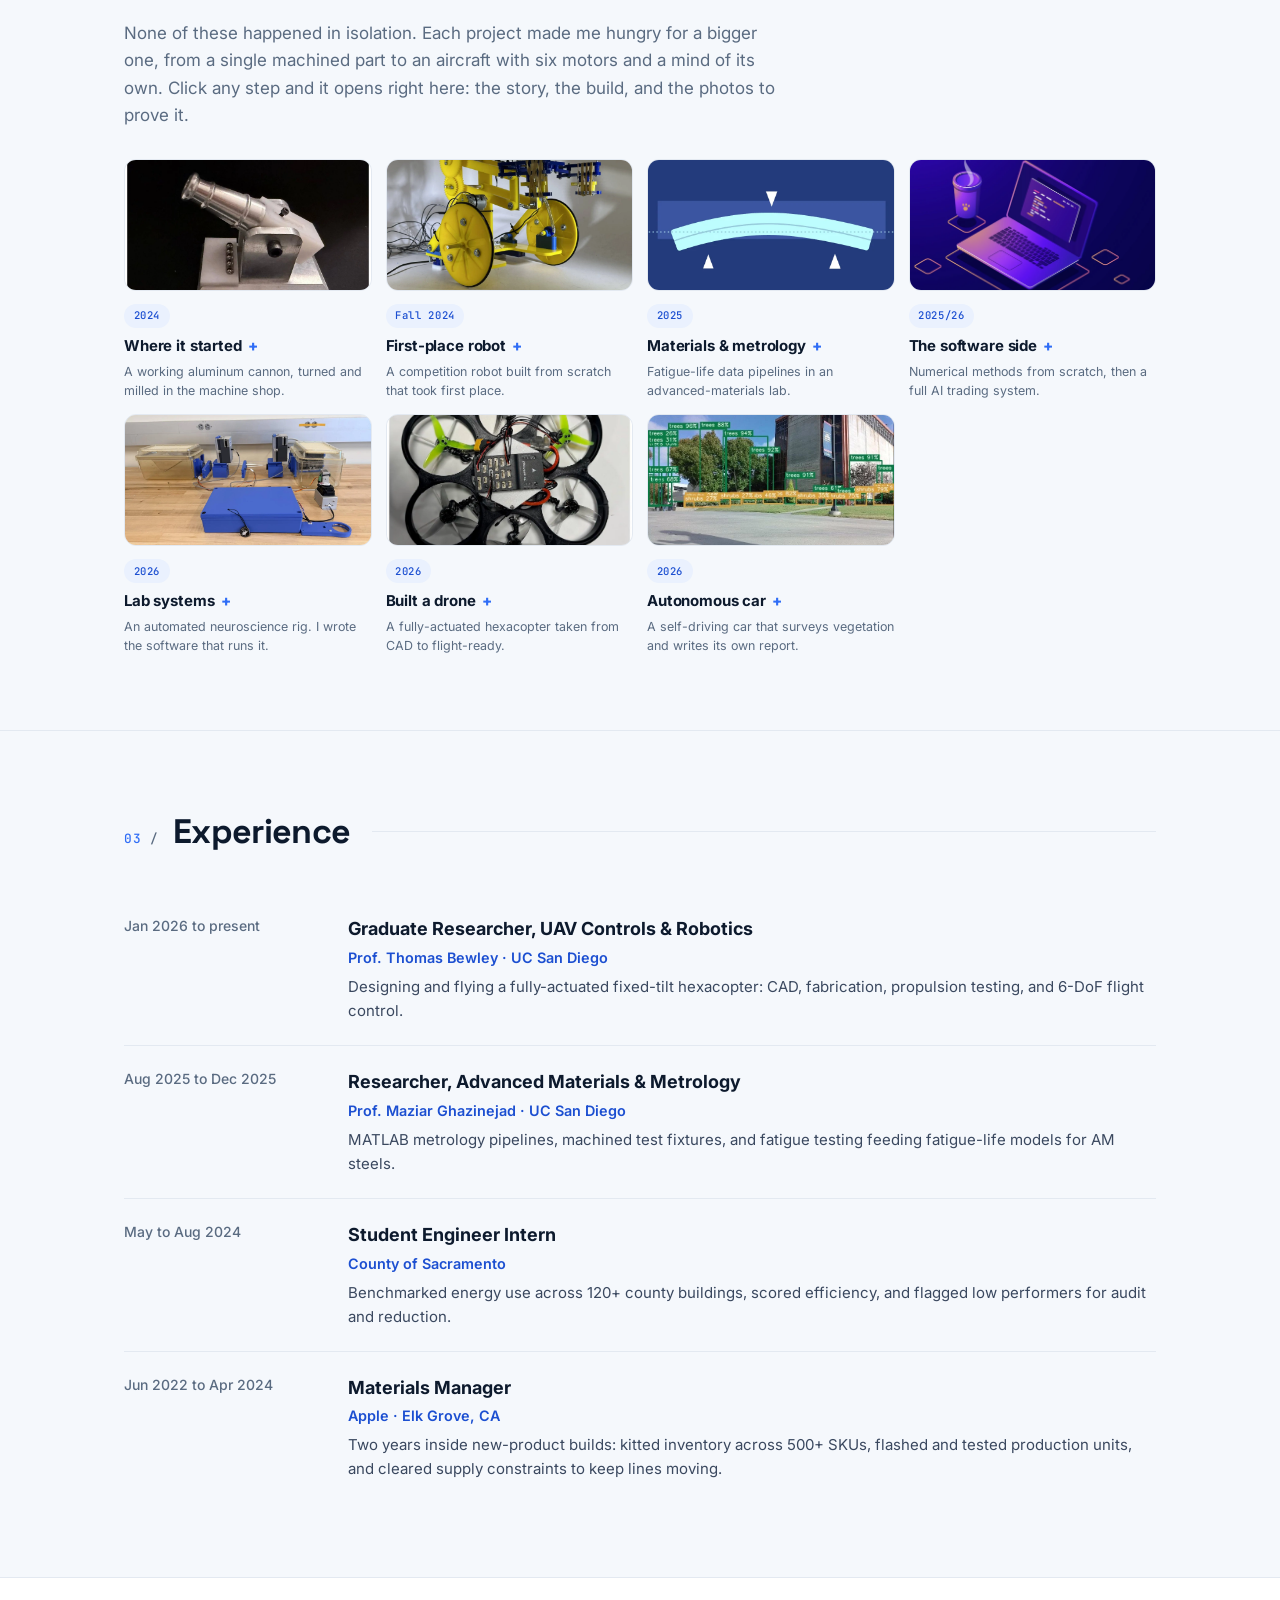
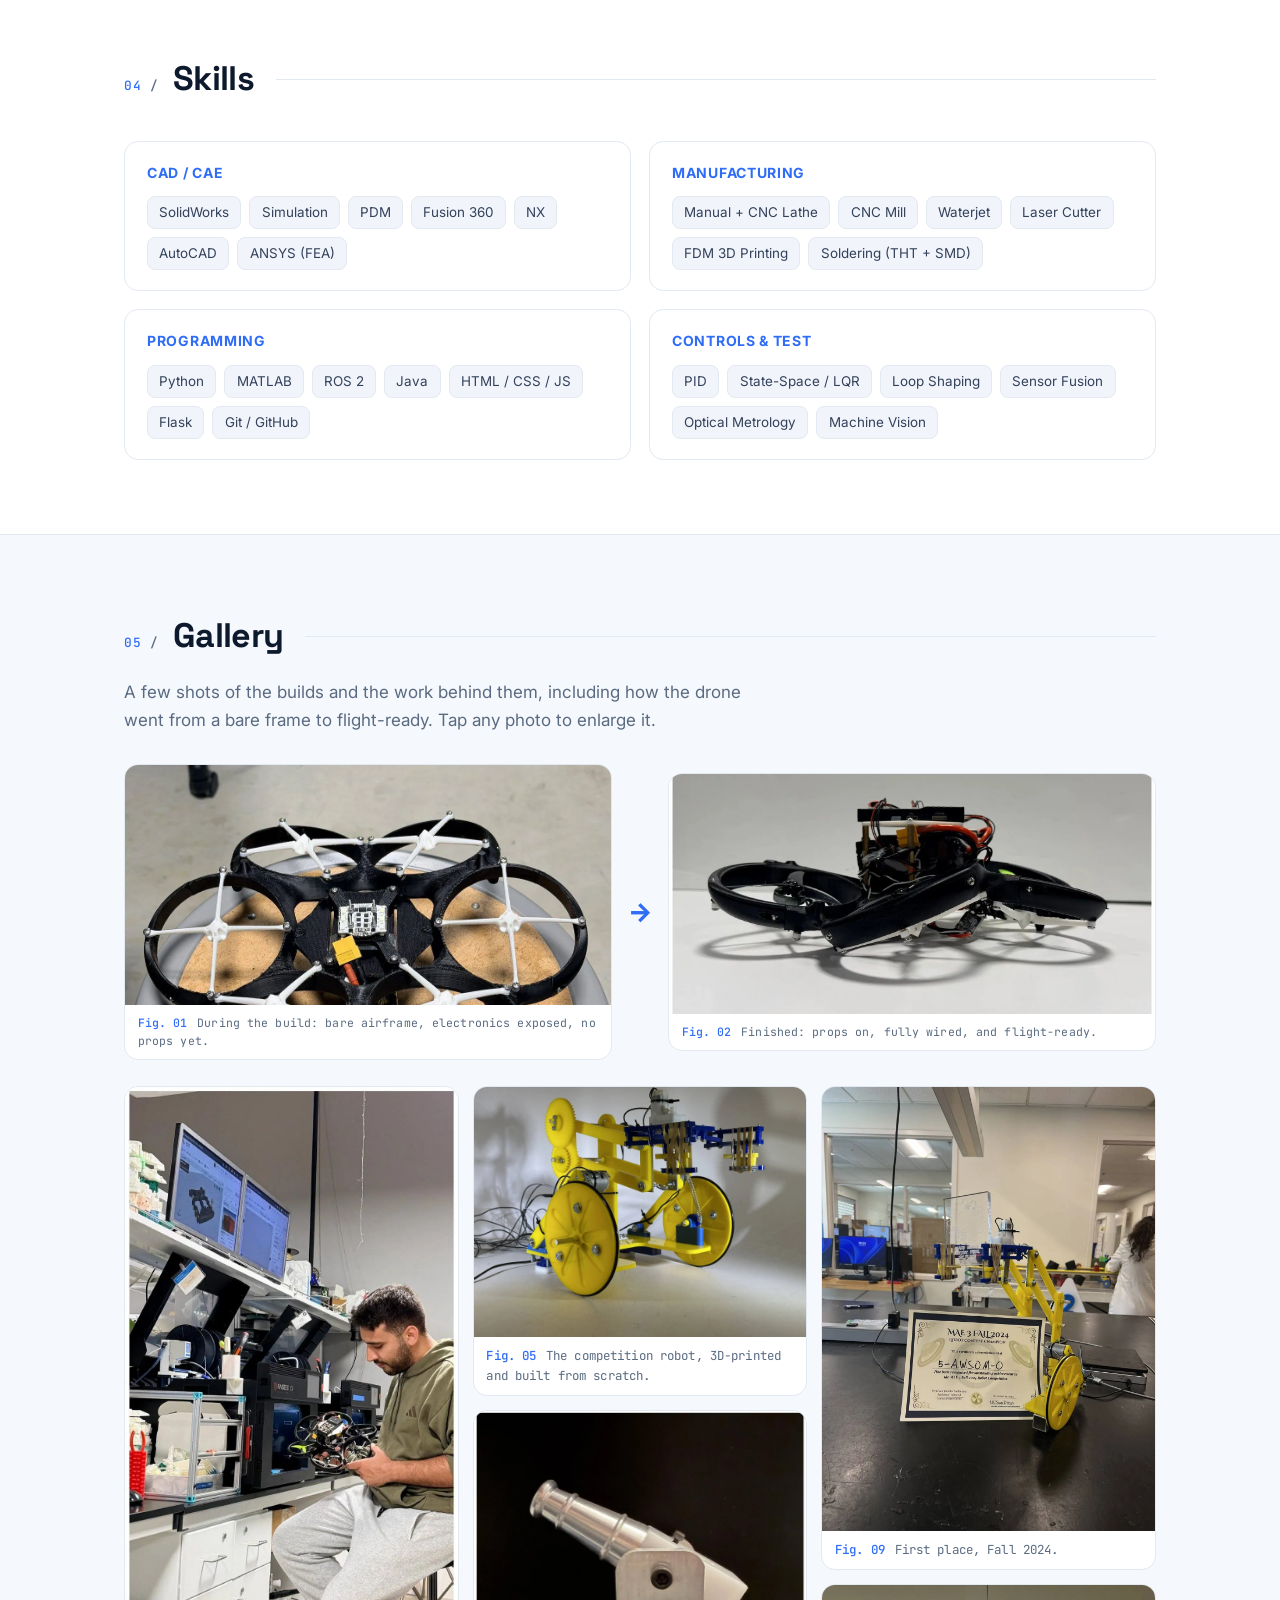
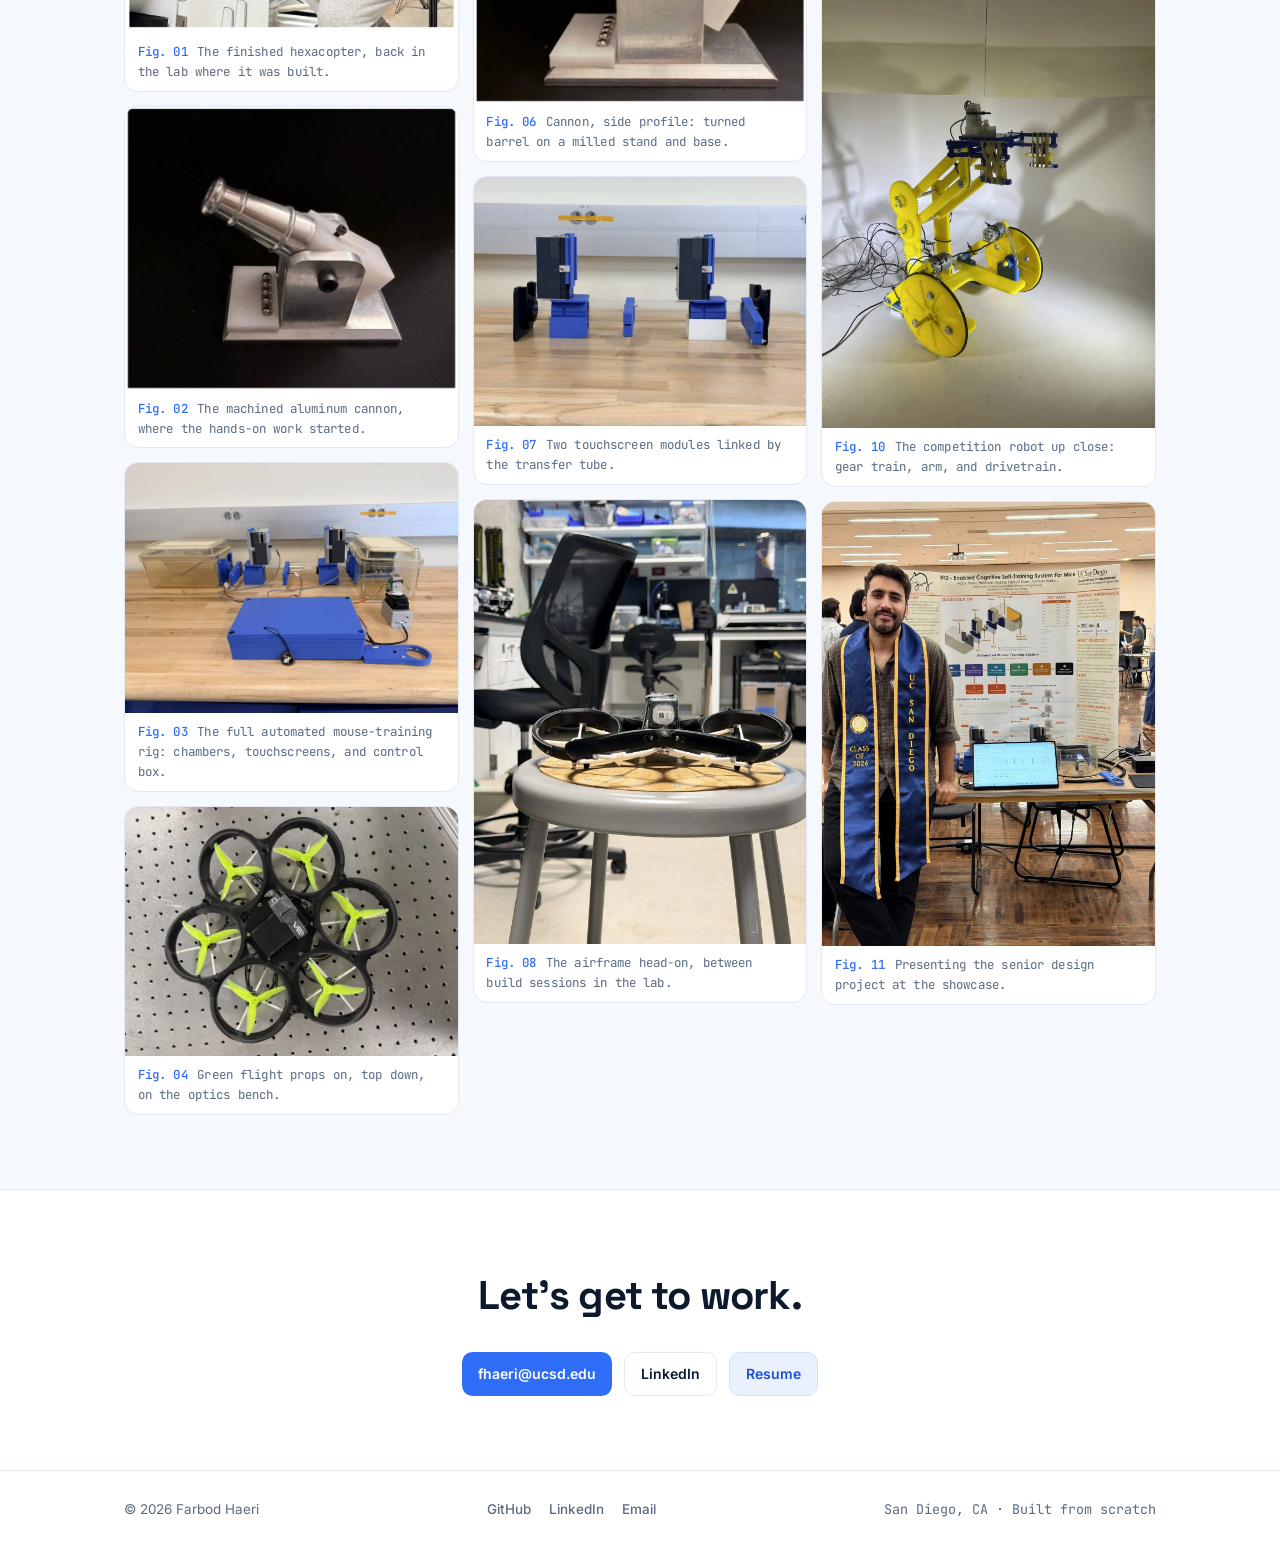
==== commit 7473d2ae: "Add the autonomous survey rover, replacing the placeholder slot The Build-Up step no longer says "In" ====
--- a/index.html
+++ b/index.html
@@ -107,7 +107,7 @@
     <p class="eyebrow">Mechanical Engineer · Robotics · Controls · Hardware</p>
     <h1>Farbod Haeri</h1>
     <p class="tagline">I build machines that have to survive the real world.</p>
-    <p class="lead">I work in robotics and controls, and I don't stop at the CAD model. A design isn't finished until it flies, drives, or survives the test stand. Right now that means a six-rotor drone I'm developing in Prof. Bewley's lab at UC San Diego, with an autonomous car right behind it.</p>
+    <p class="lead">I work in robotics and controls, and I don't stop at the CAD model. A design isn't finished until it flies, drives, or survives the test stand. Right now that means a six-rotor drone I'm developing in Prof. Bewley's lab at UC San Diego, and a self-driving car that surveys terrain on its own.</p>
     <div class="hero-cta">
       <a class="btn light" href="#projects">View Projects</a>
       <a class="btn outline" href="resume.pdf" target="_blank" rel="noopener">Resume (PDF)</a>
@@ -130,7 +130,7 @@
     <div class="about-grid">
       <div class="reveal">
         <p>I'm a Mechanical Engineering graduate student at UC San Diego, focused on robotics, controls, and hardware. My work covers the full build cycle: CAD and CNC machining, control design in MATLAB, and the software that ties a system together.</p>
-        <p>Before UCSD I spent two years at Apple's Elk Grove facility supporting new-product builds across 500+ SKUs, and completed a student-engineer internship with the County of Sacramento, benchmarking energy use across 120+ buildings. Today I'm a graduate researcher in Prof. Thomas Bewley's lab, where I design, build, and fly a fully-actuated hexacopter, with an autonomous vehicle project underway this summer.</p>
+        <p>Before UCSD I spent two years at Apple's Elk Grove facility supporting new-product builds across 500+ SKUs, and completed a student-engineer internship with the County of Sacramento, benchmarking energy use across 120+ buildings. Today I'm a graduate researcher in Prof. Thomas Bewley's lab, where I design, build, and fly a fully-actuated hexacopter. This summer I also built a self-driving car that surveys vegetation on its own and reports what it finds.</p>
       </div>
       <div class="about-card reveal">
         <h4>Quick Facts</h4>
@@ -209,10 +209,12 @@
       </div>
 
       <div class="step reveal" data-panel="xp-car" role="button" tabindex="0" aria-expanded="false" aria-controls="xp-car">
-        <div class="step-img tile" aria-hidden="true">In progress</div>
-        <span class="yr">Now</span>
+        <div class="step-img"><picture>
+          <source srcset="images/car-detect-3.webp" type="image/webp" />
+          <img loading="lazy" decoding="async" src="images/car-detect-3.jpg" alt="Trees and shrubs detected and boxed by the car's onboard model" /></picture></div>
+        <span class="yr">2026</span>
         <h4>Autonomous car <span class="chev" aria-hidden="true">+</span></h4>
-        <p>A self-driving car I'm building at UC San Diego: ROS 2, vision, controls.</p>
+        <p>A self-driving car that surveys vegetation and writes its own report.</p>
       </div>
 
     </div>
@@ -505,18 +507,34 @@
     </div>
   </div>
 
-  <div id="xp-car" class="xp xp-solo">
-    <div class="xp-head">
-      <div>
-        <h4>Autonomous Car</h4>
+  <div id="xp-car" class="xp">
+    <div class="xp-head">
+      <div>
+        <h4>Autonomous Survey Rover</h4>
         <div class="org">Autonomous Vehicles Program · UC San Diego · Summer 2026</div>
       </div>
       <button class="xp-close" type="button" aria-label="Close details">&#10005;</button>
     </div>
     <div class="xp-main">
-      <span class="role">Building now</span>
-      <p>A 1/10-scale self-driving car built on UCSD's autonomous-vehicles course stack: ROS 2 nodes for camera-based lane following, then a custom final project on top. It's the natural next step after the drone, trading flight for the road. The full write-up lands here as it comes together.</p>
-      <div class="tags"><span class="tag">ROS 2</span><span class="tag">Python</span><span class="tag">Computer Vision</span><span class="tag">Controls</span></div>
+      <span class="role">Perception · Autonomy · Embedded AI</span>
+      <p>A 1/10-scale car that surveys vegetation on its own. Press one button in a browser and it brings up centimetre-accurate GPS, drives a saved route with no driver, identifies trees, shrubs, and people from its camera as it moves, stops itself when the loop closes, and writes the report.</p>
+      <p>The detection runs on the car, on a 26 TOPS accelerator, not on a laptop and not in the cloud. I trained the model by having a large vision model label our own footage, then distilling that into a small one built for the chip. On hardware it holds 0.735 mAP50 at 41.8 frames per second, roughly forty times what the same model managed on the onboard CPU.</p>
+      <div class="tags"><span class="tag">Computer Vision</span><span class="tag">Edge AI</span><span class="tag">RTK GPS</span><span class="tag">ROS 2</span><span class="tag">Python</span><span class="tag">Controls</span></div>
+      <div class="card-links"><a class="codelink" href="robocar.html">See the full breakdown</a></div>
+    </div>
+    <div class="xp-photos">
+      <figure><picture>
+        <source srcset="images/car-detect-1.webp" type="image/webp" />
+        <img loading="lazy" decoding="async" src="images/car-detect-1.jpg" alt="Trees and shrubs boxed with confidence scores by the onboard model" /></picture><figcaption>What the car sees while it drives.</figcaption></figure>
+      <figure><picture>
+        <source srcset="images/car-detect-3.webp" type="image/webp" />
+        <img loading="lazy" decoding="async" src="images/car-detect-3.jpg" alt="A dense row of trees and shrubs boxed by the model" /></picture><figcaption>A dense stretch, boxed at speed.</figcaption></figure>
+      <figure><picture>
+        <source srcset="images/car-detect-2.webp" type="image/webp" />
+        <img loading="lazy" decoding="async" src="images/car-detect-2.jpg" alt="Dense vegetation detected along the route" /></picture><figcaption>Dense growth, boxed at speed.</figcaption></figure>
+      <figure><picture>
+        <source srcset="images/car-track.webp" type="image/webp" />
+        <img loading="lazy" decoding="async" src="images/car-track.jpg" alt="The outdoor course at UC San Diego with the cars on it" /></picture><figcaption>The course the routes were recorded on.</figcaption></figure>
     </div>
   </div>
 
--- a/assets/style.css
+++ b/assets/style.css
@@ -462,3 +462,14 @@
   .reveal{opacity:1;transform:none}
   body{background:#fff;color:#000}
 }
+
+/* Diagram figures. Unlike .ba photos these must never be cropped: a route plot
+   loses its meaning the moment the top and bottom are cut off. */
+.diagram{margin:0 auto 1.625rem;max-width:31rem;border:1px solid var(--line);
+  border-radius:.875rem;overflow:hidden;background:var(--card);counter-reset:fig}
+.diagram figure{margin:0;counter-increment:fig}
+.diagram img{display:block;width:100%;height:auto}
+.diagram figcaption{font-family:'JetBrains Mono',ui-monospace,Menlo,monospace;
+  font-size:.72rem;letter-spacing:.01em;color:var(--muted);padding:.56rem .8rem}
+.diagram figcaption::before{content:"Fig. " counter(fig,decimal-leading-zero);
+  color:var(--accent);margin-right:.6rem;font-weight:500}
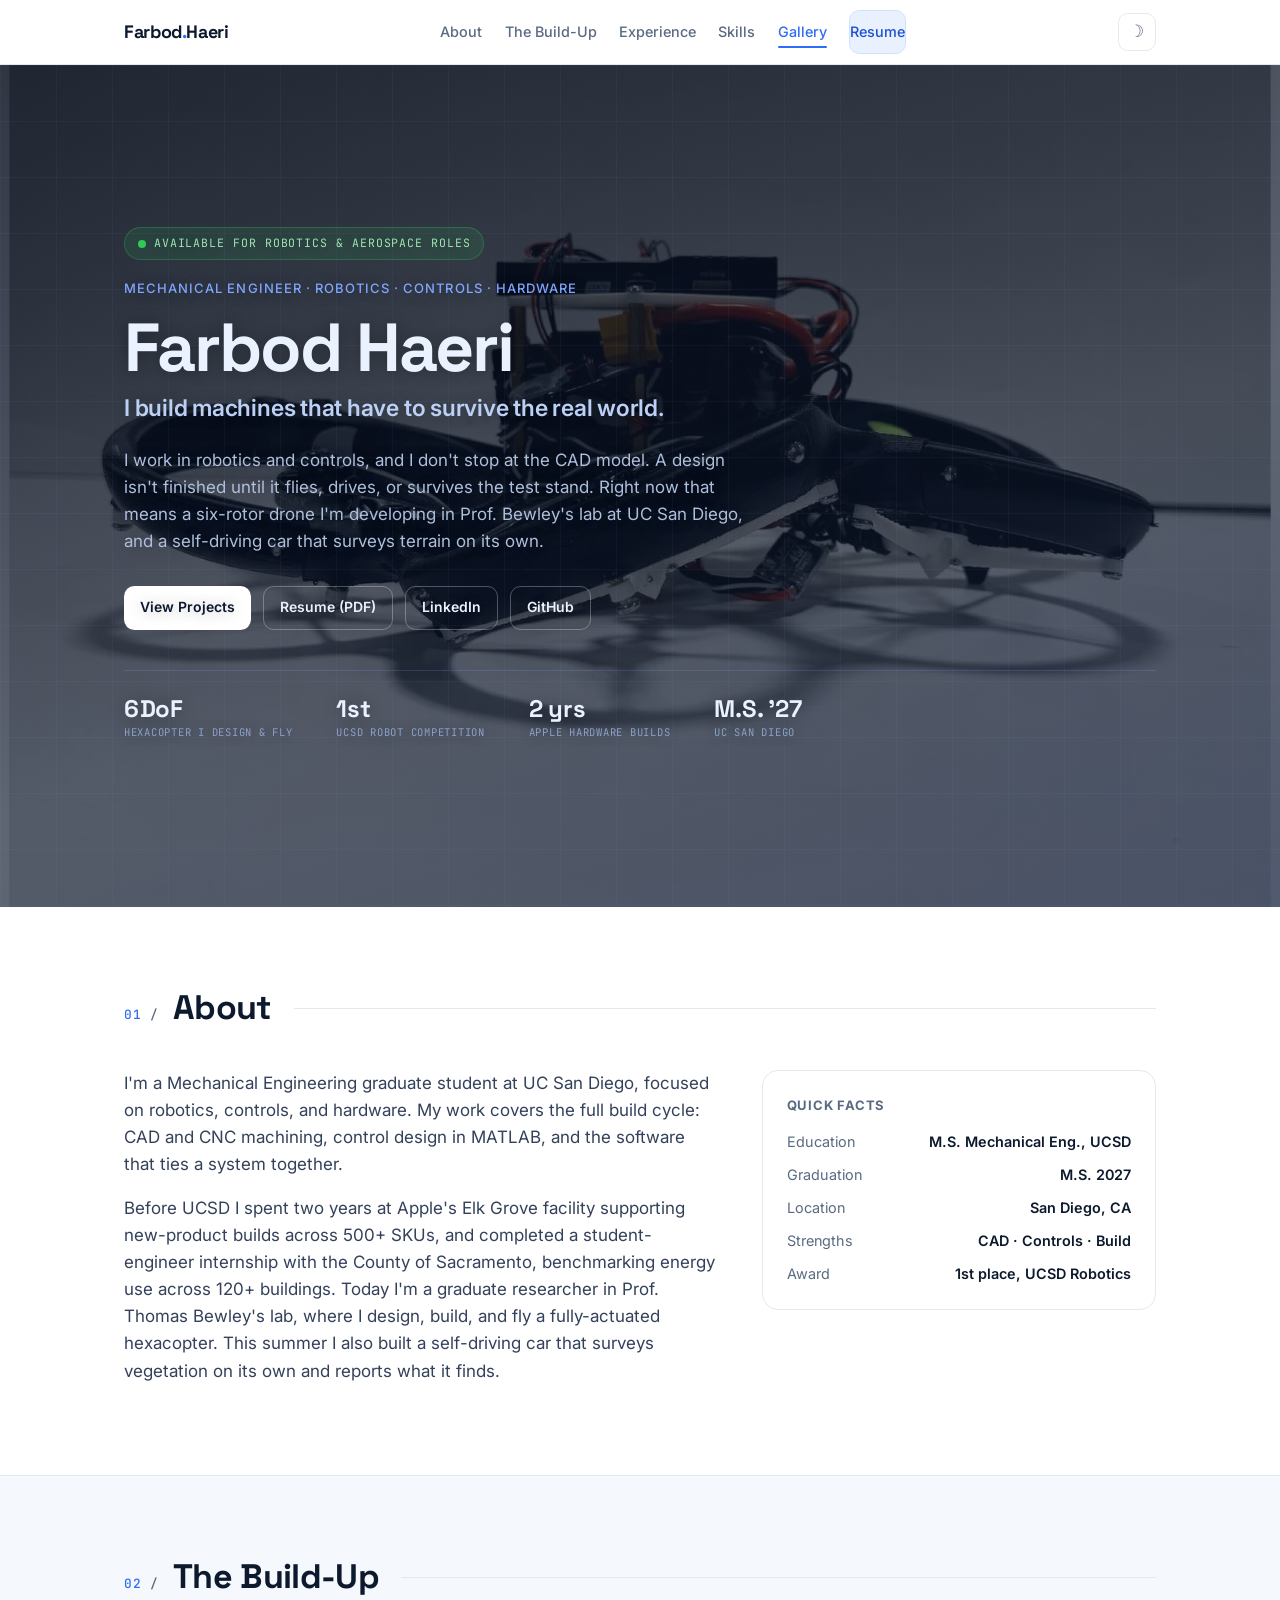
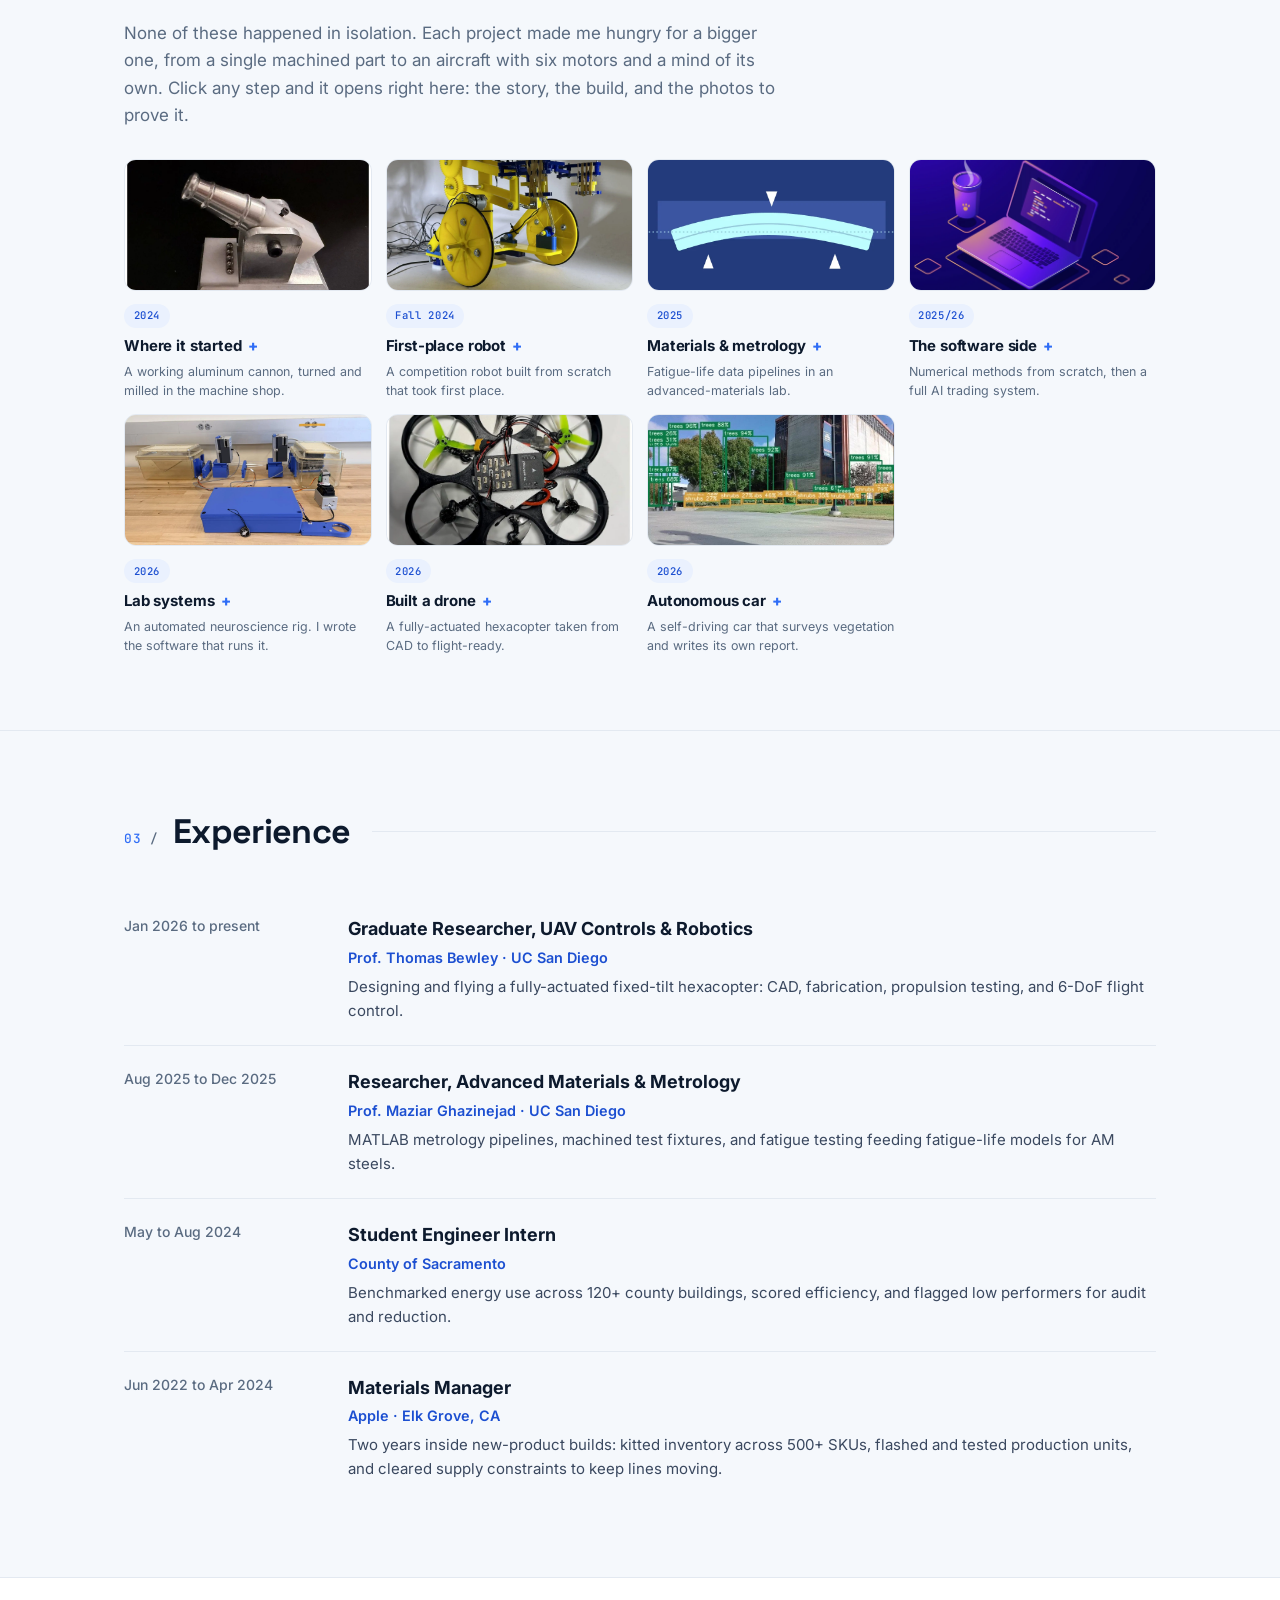
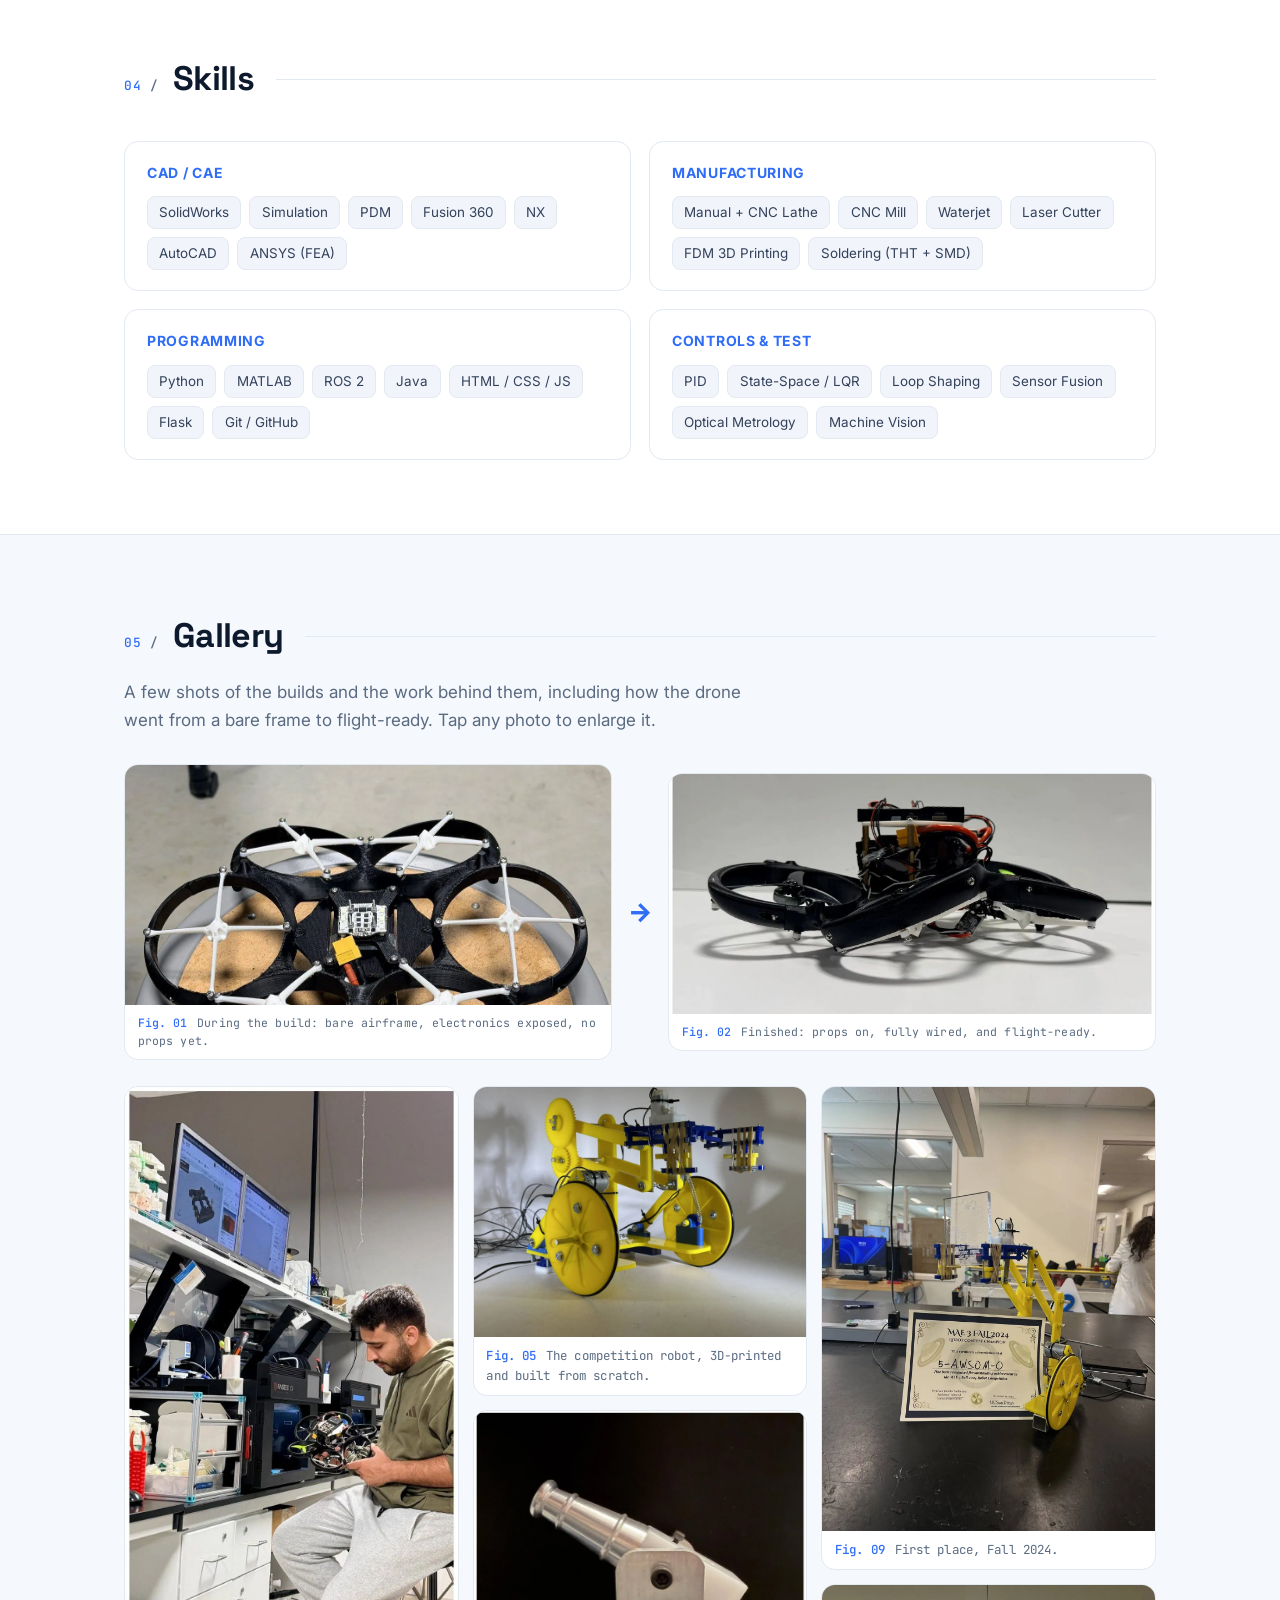
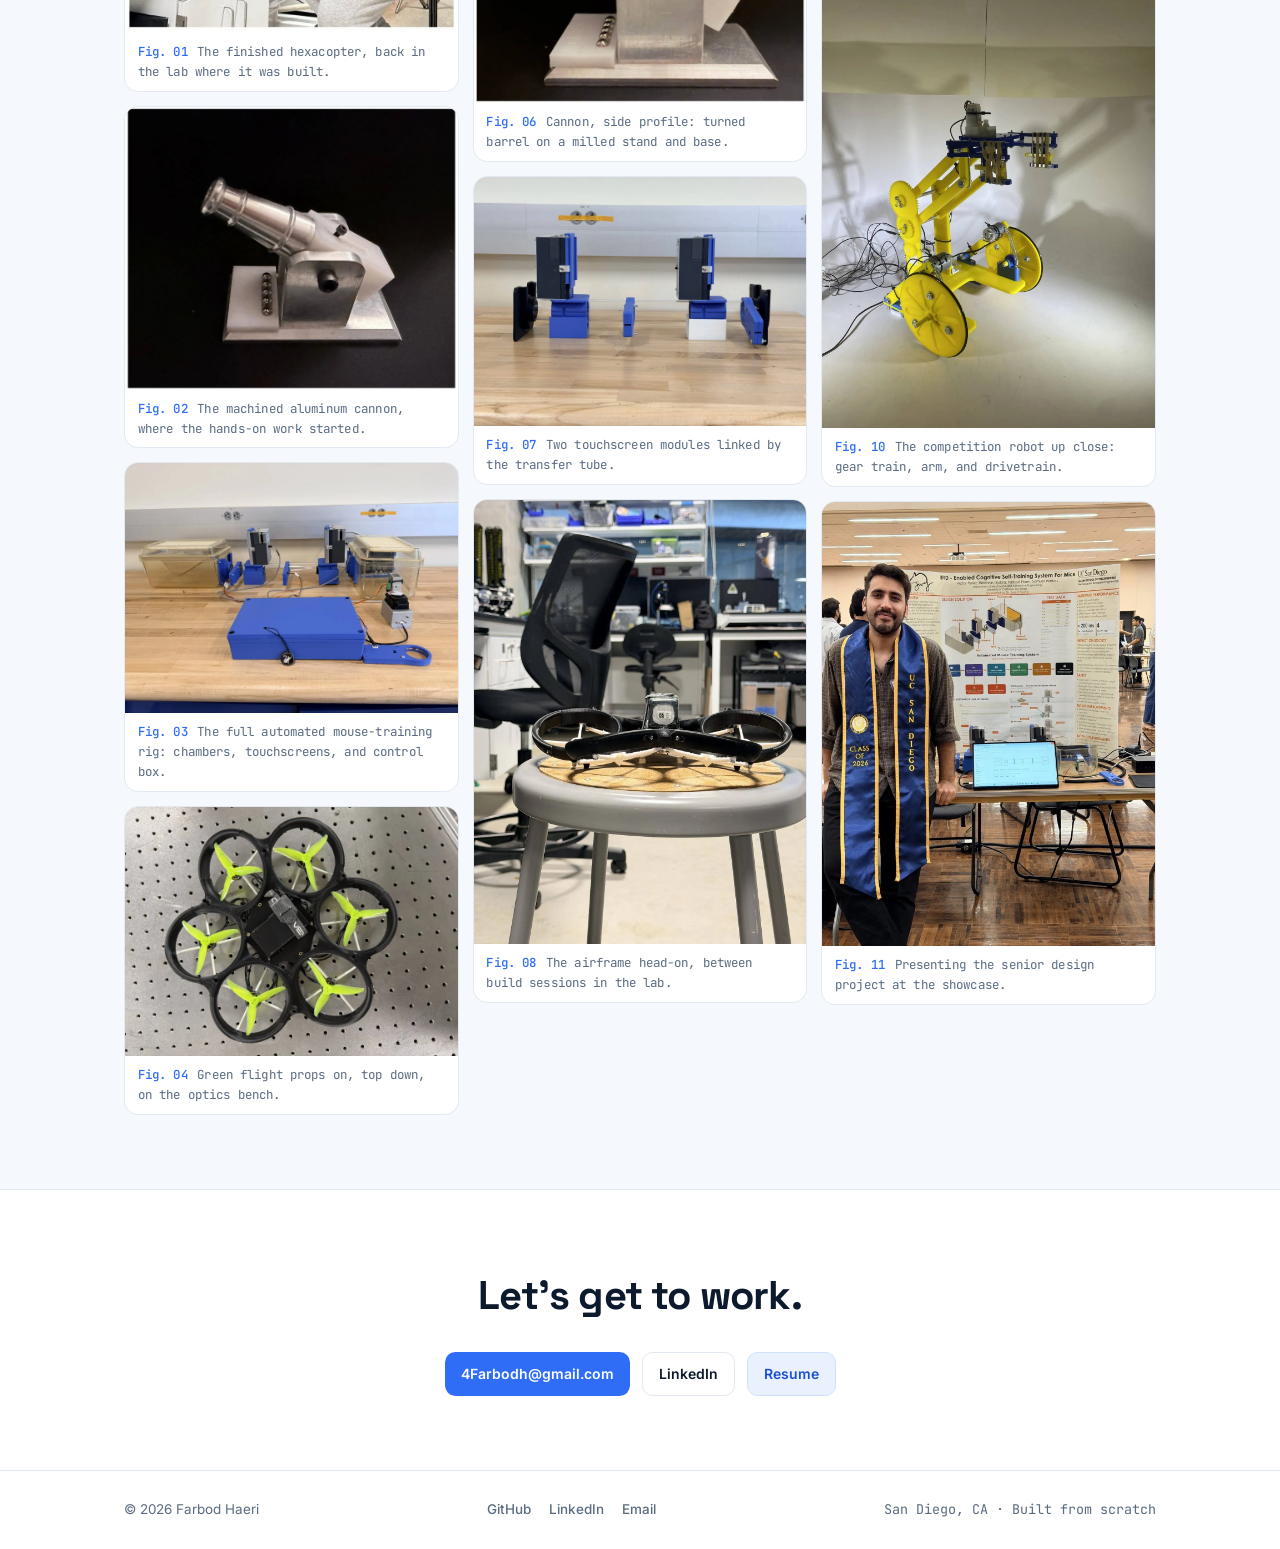
==== commit cc29b005: "Switch the contact email to 4farbodh@gmail.com The address is used only for job hunting, so it repla" ====
--- a/index.html
+++ b/index.html
@@ -41,7 +41,7 @@
   "@type": "Person",
   "name": "Farbod Haeri",
   "url": "https://farbodh.com/",
-  "email": "mailto:fhaeri@ucsd.edu",
+  "email": "mailto:4farbodh@gmail.com",
   "image": "https://farbodh.com/images/drone-final-hold.jpg",
   "jobTitle": "Mechanical Engineer",
   "alumniOf": {
@@ -328,7 +328,7 @@
   <div class="wrap">
     <h3 class="reveal">Let's get to work.</h3>
     <div class="row-cta reveal">
-      <a class="btn" id="emailBtn" href="mailto:fhaeri@ucsd.edu" title="Click to copy">fhaeri@ucsd.edu</a>
+      <a class="btn" id="emailBtn" href="mailto:4farbodh@gmail.com" title="Click to copy">4Farbodh@gmail.com</a>
       <a class="btn ghost" href="https://www.linkedin.com/in/farbodhaeri" target="_blank" rel="noopener">LinkedIn</a>
       <a class="btn resume" href="resume.pdf" target="_blank" rel="noopener">Resume</a>
     </div>
@@ -341,7 +341,7 @@
     <span class="foot-links">
       <a href="https://github.com/Farbod97" target="_blank" rel="noopener">GitHub</a>
       <a href="https://www.linkedin.com/in/farbodhaeri" target="_blank" rel="noopener">LinkedIn</a>
-      <a href="mailto:fhaeri@ucsd.edu">Email</a>
+      <a href="mailto:4farbodh@gmail.com">Email</a>
     </span>
     <span class="mono">San Diego, CA · Built from scratch</span>
   </div>
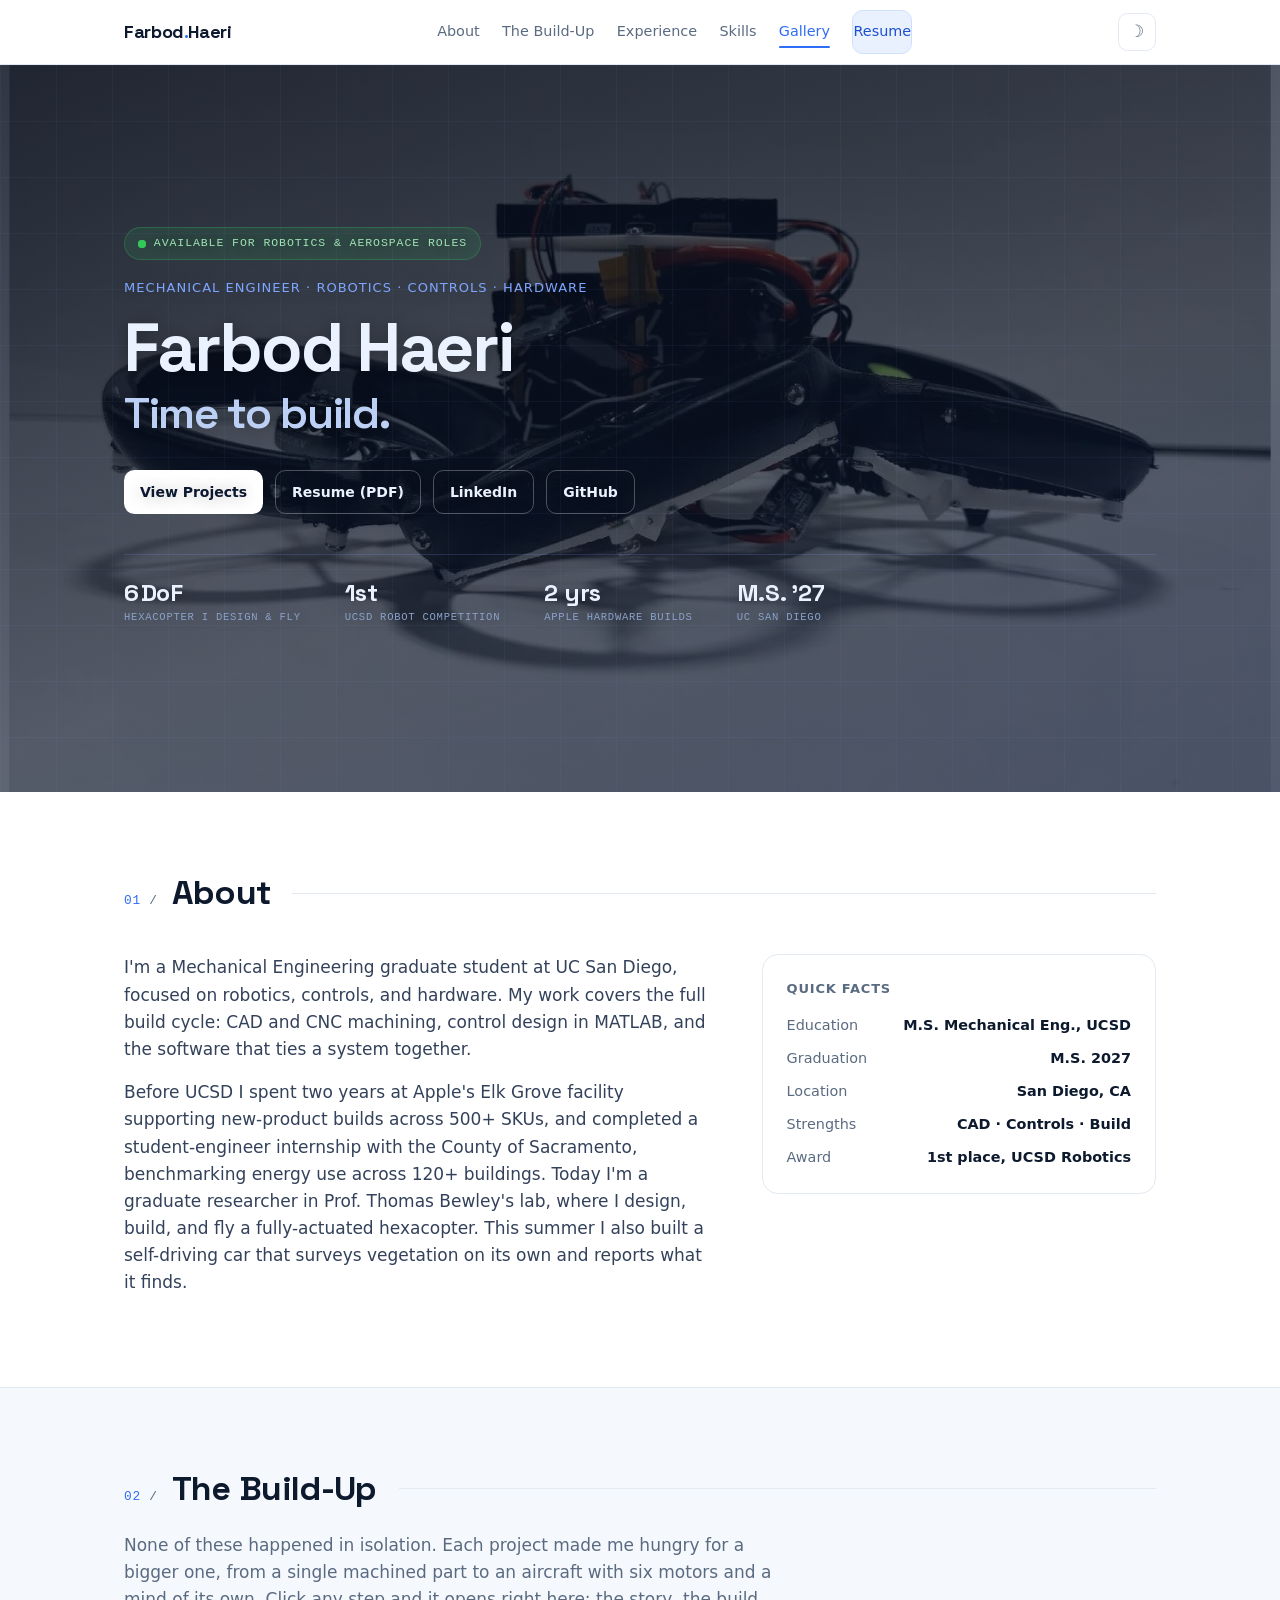
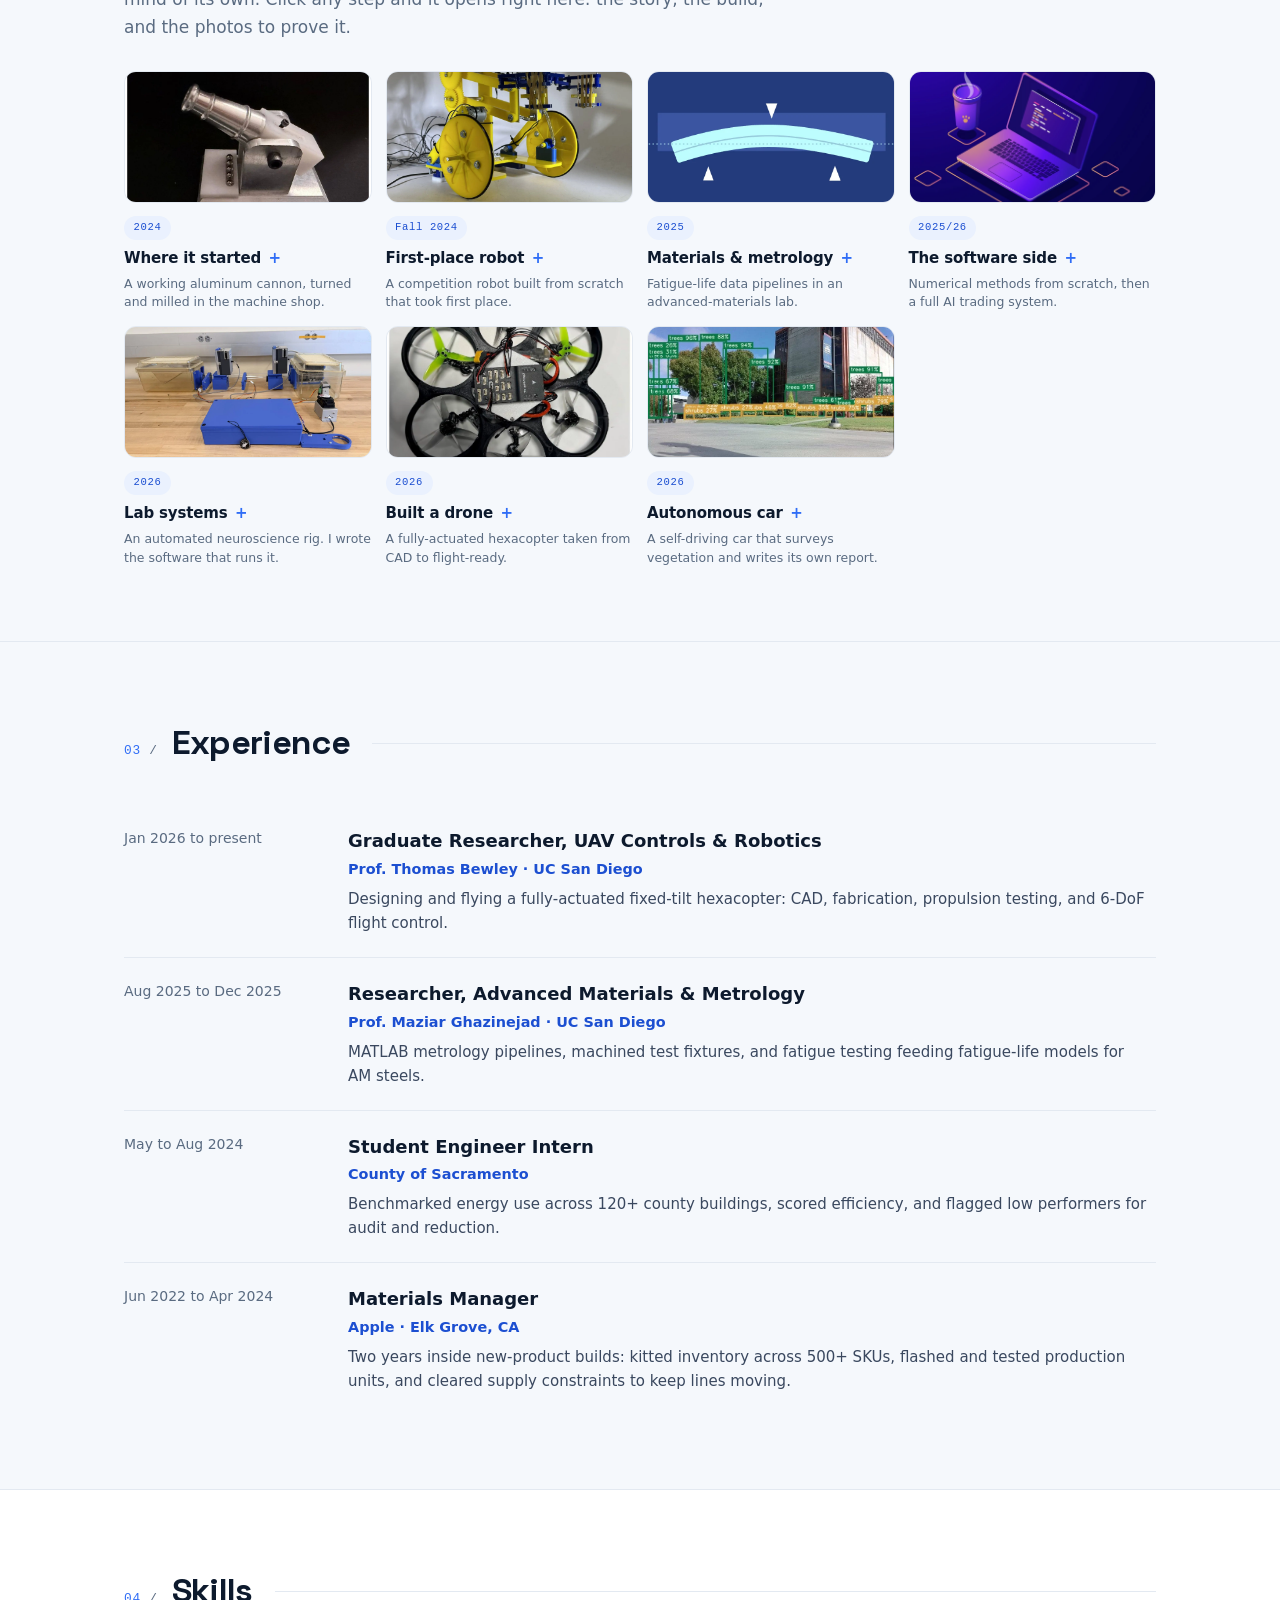
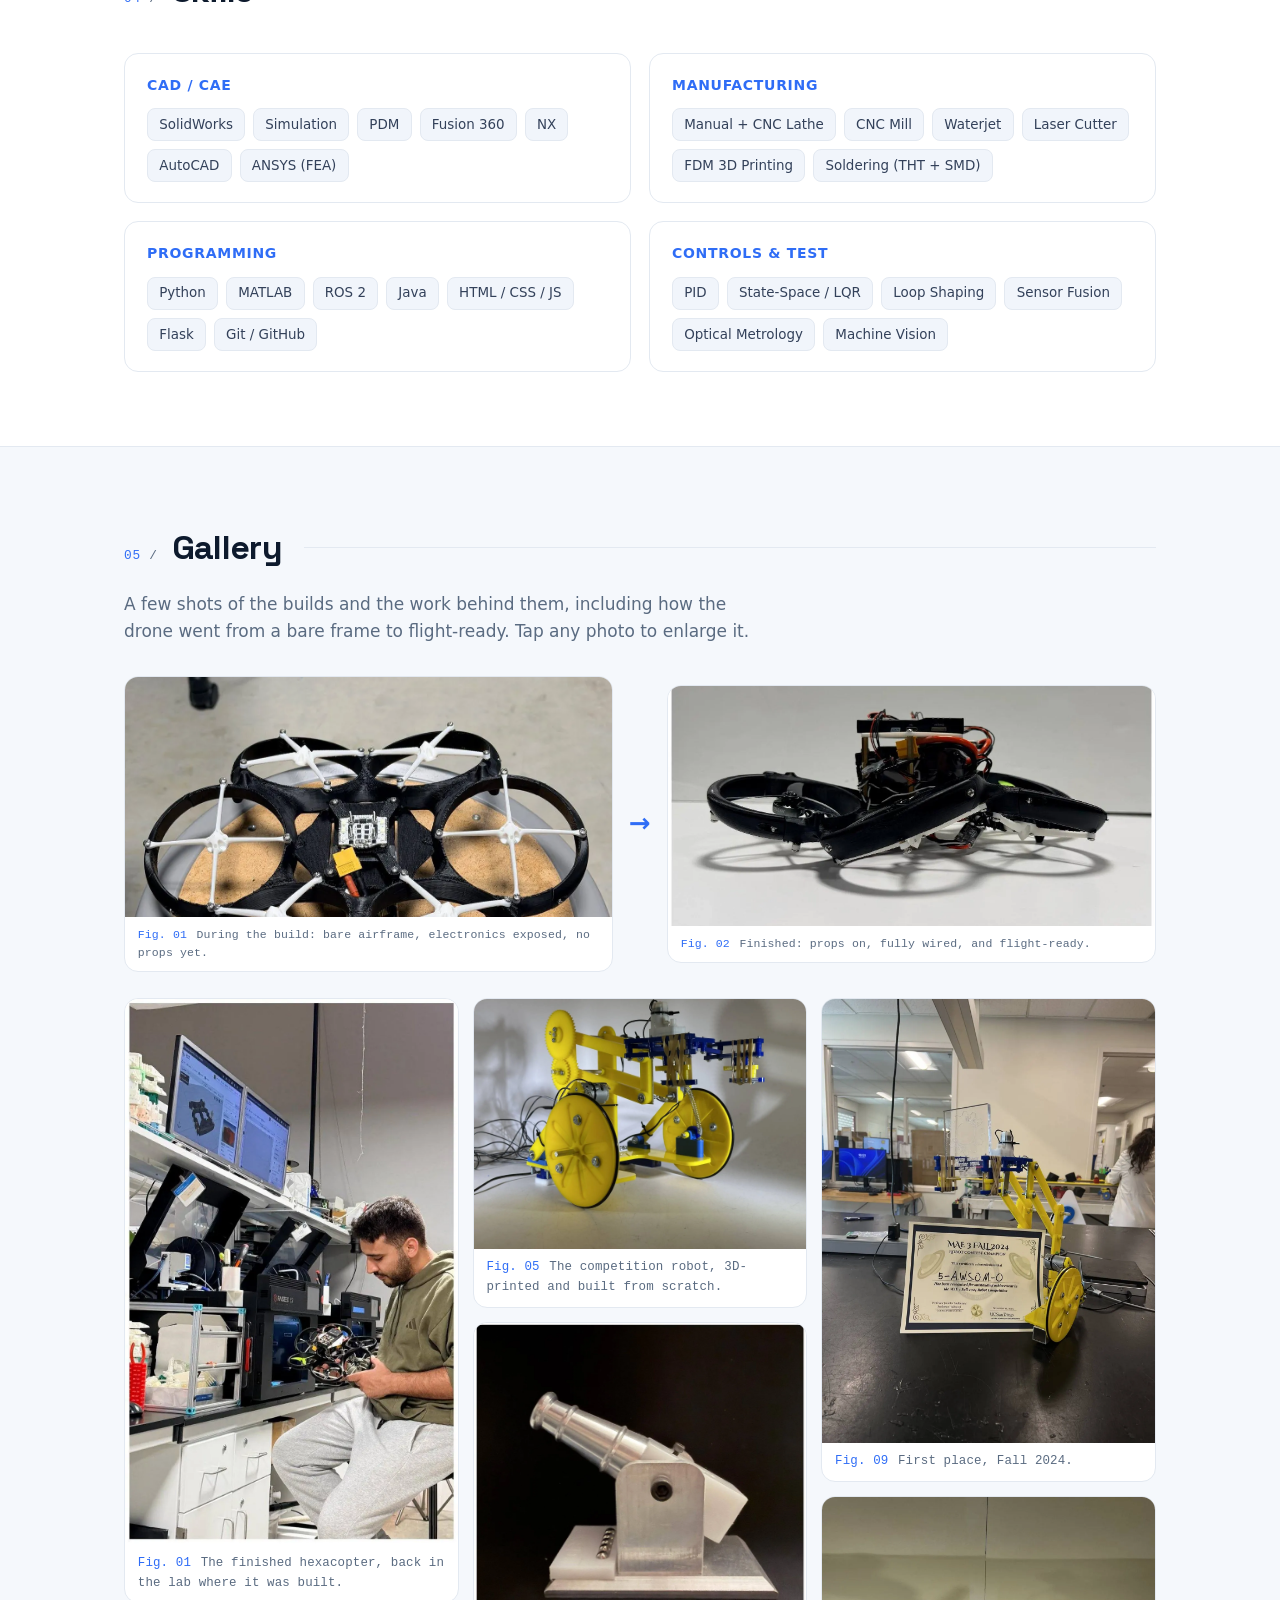
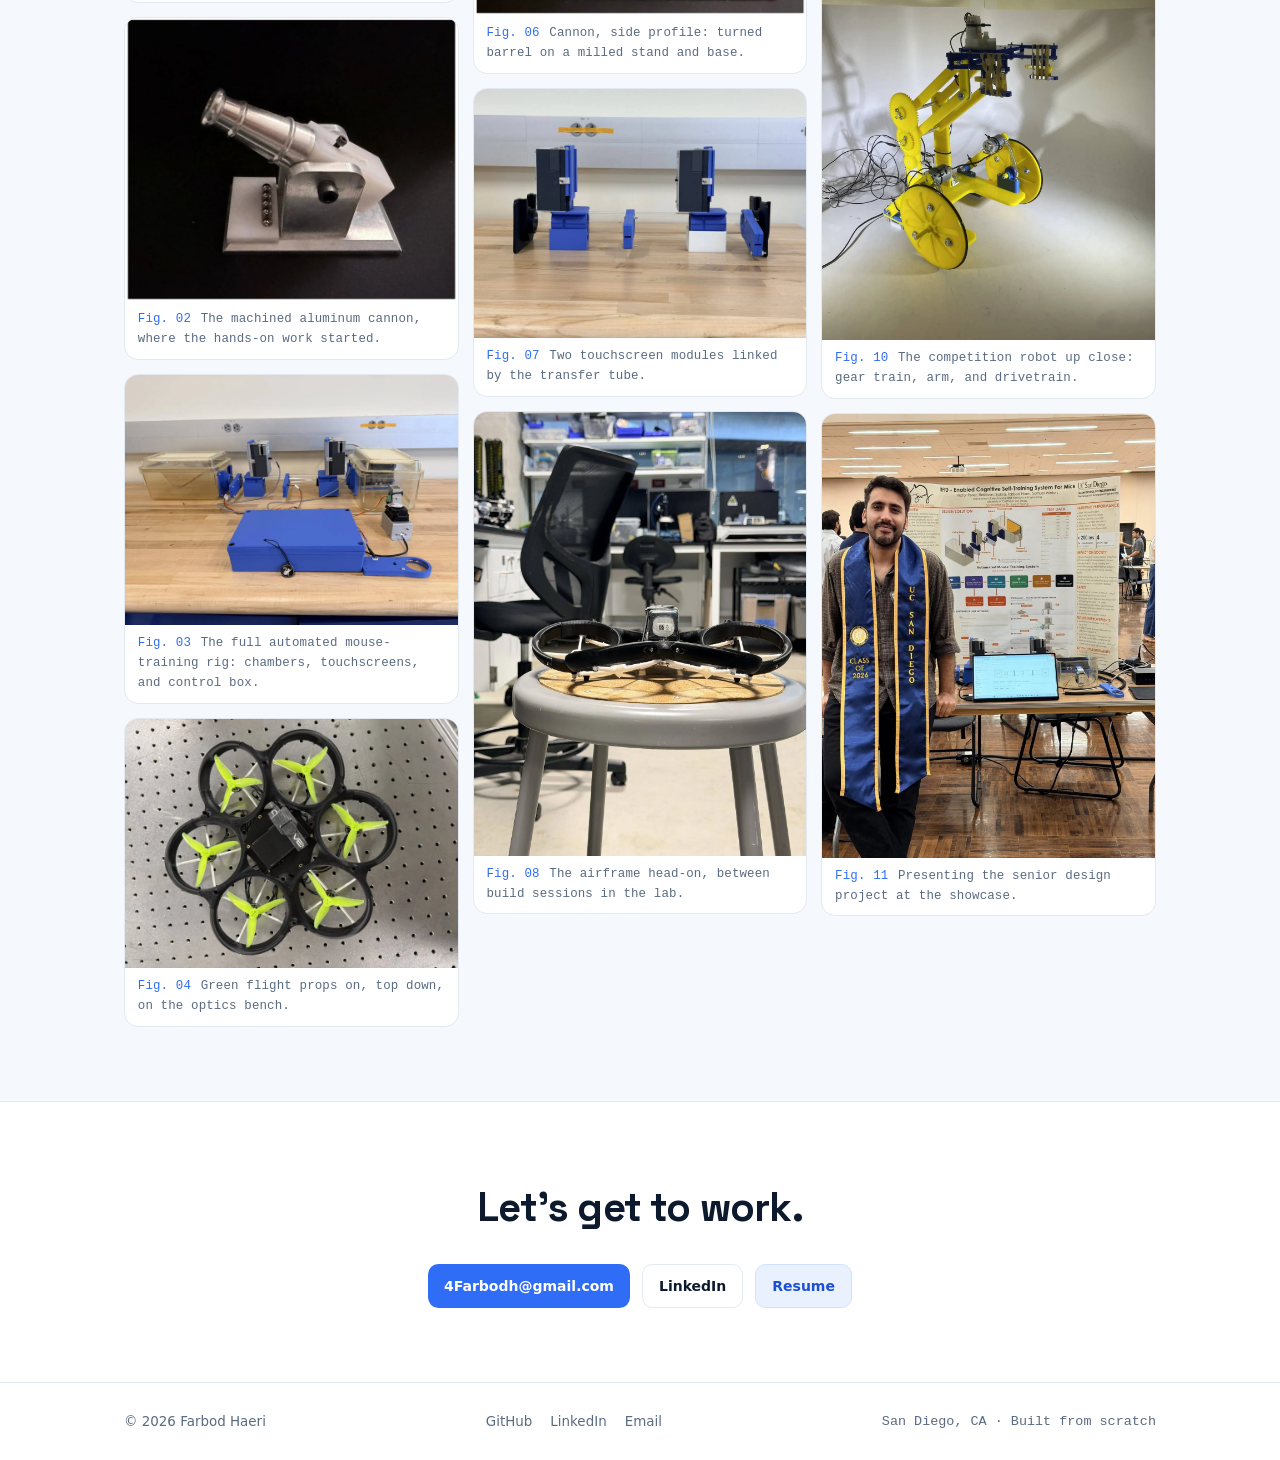
==== commit cc96e0c9: "Open with "Time to build." and make the site faster and smoother The opening bio is replaced by one " ====
--- a/index.html
+++ b/index.html
@@ -28,9 +28,7 @@
 <!-- set theme before first paint to avoid a flash -->
 <script>(function(){try{var t=localStorage.getItem('theme');if(!t)t=window.matchMedia&&window.matchMedia('(prefers-color-scheme: dark)').matches?'dark':'light';document.documentElement.setAttribute('data-theme',t);}catch(e){}})();</script>
 
-<link rel="preconnect" href="https://fonts.googleapis.com" />
-<link rel="preconnect" href="https://fonts.gstatic.com" crossorigin />
-<link href="https://fonts.googleapis.com/css2?family=Inter:wght@400;500;600;700&family=Space+Grotesk:wght@500;600;700&family=JetBrains+Mono:wght@400;500&display=swap" rel="stylesheet" />
+<link rel="preload" href="assets/fonts/space-grotesk-latin.woff2" as="font" type="font/woff2" crossorigin />
 <link rel="preload" as="image" href="images/drone-final-side.webp" type="image/webp" />
 <link rel="stylesheet" href="assets/style.css" />
 
@@ -85,29 +83,28 @@
 <a id="top"></a>
 <section class="hero">
   <div class="hero-slides" aria-hidden="true">
+    <div class="slide active"><picture>
+      <source srcset="images/drone-final-side.webp" type="image/webp" />
+      <img width="1500" height="1100" src="images/drone-final-side.jpg" alt="" fetchpriority="high" decoding="async" /></picture></div>
     <div class="slide"><picture>
-      <source srcset="images/drone-final-side.webp" type="image/webp" />
-      <img src="images/drone-final-side.jpg" alt="" fetchpriority="high" decoding="async" /></picture></div>
+      <source data-srcset="images/cannon-1.webp" type="image/webp" />
+      <img width="1500" height="1276" data-src="images/cannon-1.jpg" alt="" decoding="async" /></picture></div>
     <div class="slide"><picture>
-      <source srcset="images/cannon-1.webp" type="image/webp" />
-      <img src="images/cannon-1.jpg" alt="" loading="lazy" decoding="async" /></picture></div>
+      <source data-srcset="images/mouse-rig.webp" type="image/webp" />
+      <img width="1600" height="1200" data-src="images/mouse-rig.jpg" alt="" decoding="async" /></picture></div>
     <div class="slide"><picture>
-      <source srcset="images/mouse-rig.webp" type="image/webp" />
-      <img src="images/mouse-rig.jpg" alt="" loading="lazy" decoding="async" /></picture></div>
+      <source data-srcset="images/drone-green-top.webp" type="image/webp" />
+      <img width="1600" height="1200" data-src="images/drone-green-top.jpg" alt="" decoding="async" /></picture></div>
     <div class="slide"><picture>
-      <source srcset="images/drone-green-top.webp" type="image/webp" />
-      <img src="images/drone-green-top.jpg" alt="" loading="lazy" decoding="async" /></picture></div>
-    <div class="slide"><picture>
-      <source srcset="images/mae3-2.webp" type="image/webp" />
-      <img src="images/mae3-2.jpg" alt="" loading="lazy" decoding="async" /></picture></div>
+      <source data-srcset="images/mae3-2.webp" type="image/webp" />
+      <img width="1600" height="1200" data-src="images/mae3-2.jpg" alt="" decoding="async" /></picture></div>
   </div>
   <div class="hero-tint" aria-hidden="true"></div>
   <div class="wrap">
     <p class="avail"><span class="pulse" aria-hidden="true"></span>Available for robotics &amp; aerospace roles</p>
     <p class="eyebrow">Mechanical Engineer · Robotics · Controls · Hardware</p>
     <h1>Farbod Haeri</h1>
-    <p class="tagline">I build machines that have to survive the real world.</p>
-    <p class="lead">I work in robotics and controls, and I don't stop at the CAD model. A design isn't finished until it flies, drives, or survives the test stand. Right now that means a six-rotor drone I'm developing in Prof. Bewley's lab at UC San Diego, and a self-driving car that surveys terrain on its own.</p>
+    <p class="motto">Time to build.</p>
     <div class="hero-cta">
       <a class="btn light" href="#projects">View Projects</a>
       <a class="btn outline" href="resume.pdf" target="_blank" rel="noopener">Resume (PDF)</a>
@@ -157,7 +154,7 @@
       <div class="step reveal" data-panel="xp-cannon" role="button" tabindex="0" aria-expanded="false" aria-controls="xp-cannon">
         <div class="step-img"><picture>
           <source srcset="images/cannon-1.webp" type="image/webp" />
-          <img loading="lazy" decoding="async" src="images/cannon-1.jpg" alt="Machined aluminum mini cannon" /></picture></div>
+          <img width="1500" height="1276" loading="lazy" decoding="async" src="images/cannon-1.jpg" alt="Machined aluminum mini cannon" /></picture></div>
         <span class="yr">2024</span>
         <h4>Where it started <span class="chev" aria-hidden="true">+</span></h4>
         <p>A working aluminum cannon, turned and milled in the machine shop.</p>
@@ -166,7 +163,7 @@
       <div class="step reveal" data-panel="xp-mae3" role="button" tabindex="0" aria-expanded="false" aria-controls="xp-mae3">
         <div class="step-img"><picture>
           <source srcset="images/mae3-2.webp" type="image/webp" />
-          <img loading="lazy" decoding="async" src="images/mae3-2.jpg" alt="Yellow competition robot" /></picture></div>
+          <img width="1600" height="1200" loading="lazy" decoding="async" src="images/mae3-2.jpg" alt="Yellow competition robot" /></picture></div>
         <span class="yr">Fall 2024</span>
         <h4>First-place robot <span class="chev" aria-hidden="true">+</span></h4>
         <p>A competition robot built from scratch that took first place.</p>
@@ -175,7 +172,7 @@
       <div class="step reveal" data-panel="xp-metrology" role="button" tabindex="0" aria-expanded="false" aria-controls="xp-metrology">
         <div class="step-img"><picture>
           <source srcset="images/metrology-art.webp" type="image/webp" />
-          <img loading="lazy" decoding="async" src="images/metrology-art.jpg" alt="" /></picture></div>
+          <img width="916" height="410" loading="lazy" decoding="async" src="images/metrology-art.jpg" alt="" /></picture></div>
         <span class="yr">2025</span>
         <h4>Materials &amp; metrology <span class="chev" aria-hidden="true">+</span></h4>
         <p>Fatigue-life data pipelines in an advanced-materials lab.</p>
@@ -184,7 +181,7 @@
       <div class="step reveal" data-panel="xp-software" role="button" tabindex="0" aria-expanded="false" aria-controls="xp-software">
         <div class="step-img"><picture>
           <source srcset="images/software-art.webp" type="image/webp" />
-          <img loading="lazy" decoding="async" src="images/software-art.jpg" alt="" /></picture></div>
+          <img width="1000" height="703" loading="lazy" decoding="async" src="images/software-art.jpg" alt="" /></picture></div>
         <span class="yr">2025/26</span>
         <h4>The software side <span class="chev" aria-hidden="true">+</span></h4>
         <p>Numerical methods from scratch, then a full AI trading system.</p>
@@ -193,7 +190,7 @@
       <div class="step reveal" data-panel="xp-mouse" role="button" tabindex="0" aria-expanded="false" aria-controls="xp-mouse">
         <div class="step-img"><picture>
           <source srcset="images/mouse-rig.webp" type="image/webp" />
-          <img loading="lazy" decoding="async" src="images/mouse-rig.jpg" alt="Automated mouse-training rig" /></picture></div>
+          <img width="1600" height="1200" loading="lazy" decoding="async" src="images/mouse-rig.jpg" alt="Automated mouse-training rig" /></picture></div>
         <span class="yr">2026</span>
         <h4>Lab systems <span class="chev" aria-hidden="true">+</span></h4>
         <p>An automated neuroscience rig. I wrote the software that runs it.</p>
@@ -202,7 +199,7 @@
       <div class="step reveal" data-panel="xp-drone" role="button" tabindex="0" aria-expanded="false" aria-controls="xp-drone">
         <div class="step-img"><picture>
           <source srcset="images/drone-final-persp.webp" type="image/webp" />
-          <img loading="lazy" decoding="async" src="images/drone-final-persp.jpg" alt="Finished fixed-tilt hexacopter" /></picture></div>
+          <img width="1251" height="1380" loading="lazy" decoding="async" src="images/drone-final-persp.jpg" alt="Finished fixed-tilt hexacopter" /></picture></div>
         <span class="yr">2026</span>
         <h4>Built a drone <span class="chev" aria-hidden="true">+</span></h4>
         <p>A fully-actuated hexacopter taken from CAD to flight-ready.</p>
@@ -211,7 +208,7 @@
       <div class="step reveal" data-panel="xp-car" role="button" tabindex="0" aria-expanded="false" aria-controls="xp-car">
         <div class="step-img"><picture>
           <source srcset="images/car-detect-3.webp" type="image/webp" />
-          <img loading="lazy" decoding="async" src="images/car-detect-3.jpg" alt="Trees and shrubs detected and boxed by the car's onboard model" /></picture></div>
+          <img width="640" height="360" loading="lazy" decoding="async" src="images/car-detect-3.jpg" alt="Trees and shrubs detected and boxed by the car's onboard model" /></picture></div>
         <span class="yr">2026</span>
         <h4>Autonomous car <span class="chev" aria-hidden="true">+</span></h4>
         <p>A self-driving car that surveys vegetation and writes its own report.</p>
@@ -279,46 +276,46 @@
     <div class="ba reveal">
       <figure><picture>
         <source srcset="images/drone-build-1.webp" type="image/webp" />
-        <img loading="lazy" decoding="async" src="images/drone-build-1.jpg" alt="The drone mid-build, bare airframe with the flight controller exposed" /></picture><figcaption>During the build: bare airframe, electronics exposed, no props yet.</figcaption></figure>
+        <img width="1125" height="1500" loading="lazy" decoding="async" src="images/drone-build-1.jpg" alt="The drone mid-build, bare airframe with the flight controller exposed" /></picture><figcaption>During the build: bare airframe, electronics exposed, no props yet.</figcaption></figure>
       <span class="arrow" aria-hidden="true">&rarr;</span>
       <figure><picture>
         <source srcset="images/drone-final-side.webp" type="image/webp" />
-        <img loading="lazy" decoding="async" src="images/drone-final-side.jpg" alt="The finished drone from the side, props mounted and flight-ready" /></picture><figcaption>Finished: props on, fully wired, and flight-ready.</figcaption></figure>
+        <img width="1500" height="1100" loading="lazy" decoding="async" src="images/drone-final-side.jpg" alt="The finished drone from the side, props mounted and flight-ready" /></picture><figcaption>Finished: props on, fully wired, and flight-ready.</figcaption></figure>
     </div>
     <div class="masonry">
       <figure class="reveal"><picture>
         <source srcset="images/drone-final-hold.webp" type="image/webp" />
-        <img loading="lazy" decoding="async" src="images/drone-final-hold.jpg" alt="Farbod holding the finished hexacopter in the lab" /></picture><figcaption>The finished hexacopter, back in the lab where it was built.</figcaption></figure>
+        <img width="854" height="1400" loading="lazy" decoding="async" src="images/drone-final-hold.jpg" alt="Farbod holding the finished hexacopter in the lab" /></picture><figcaption>The finished hexacopter, back in the lab where it was built.</figcaption></figure>
       <figure class="reveal"><picture>
         <source srcset="images/cannon-1.webp" type="image/webp" />
-        <img loading="lazy" decoding="async" src="images/cannon-1.jpg" alt="The machined aluminum mini cannon with ball-bearing ammo" /></picture><figcaption>The machined aluminum cannon, where the hands-on work started.</figcaption></figure>
+        <img width="1500" height="1276" loading="lazy" decoding="async" src="images/cannon-1.jpg" alt="The machined aluminum mini cannon with ball-bearing ammo" /></picture><figcaption>The machined aluminum cannon, where the hands-on work started.</figcaption></figure>
       <figure class="reveal"><picture>
         <source srcset="images/mouse-rig.webp" type="image/webp" />
-        <img loading="lazy" decoding="async" src="images/mouse-rig.jpg" alt="The full automated mouse-training rig on the lab bench" /></picture><figcaption>The full automated mouse-training rig: chambers, touchscreens, and control box.</figcaption></figure>
+        <img width="1600" height="1200" loading="lazy" decoding="async" src="images/mouse-rig.jpg" alt="The full automated mouse-training rig on the lab bench" /></picture><figcaption>The full automated mouse-training rig: chambers, touchscreens, and control box.</figcaption></figure>
       <figure class="reveal"><picture>
         <source srcset="images/drone-green-top.webp" type="image/webp" />
-        <img loading="lazy" decoding="async" src="images/drone-green-top.jpg" alt="Top-down view of the hexacopter with green flight props on the optics bench" /></picture><figcaption>Green flight props on, top down, on the optics bench.</figcaption></figure>
+        <img width="1600" height="1200" loading="lazy" decoding="async" src="images/drone-green-top.jpg" alt="Top-down view of the hexacopter with green flight props on the optics bench" /></picture><figcaption>Green flight props on, top down, on the optics bench.</figcaption></figure>
       <figure class="reveal"><picture>
         <source srcset="images/mae3-2.webp" type="image/webp" />
-        <img loading="lazy" decoding="async" src="images/mae3-2.jpg" alt="The yellow competition robot, full view" /></picture><figcaption>The competition robot, 3D-printed and built from scratch.</figcaption></figure>
+        <img width="1600" height="1200" loading="lazy" decoding="async" src="images/mae3-2.jpg" alt="The yellow competition robot, full view" /></picture><figcaption>The competition robot, 3D-printed and built from scratch.</figcaption></figure>
       <figure class="reveal"><picture>
         <source srcset="images/cannon-2.webp" type="image/webp" />
-        <img loading="lazy" decoding="async" src="images/cannon-2.jpg" alt="Side profile of the machined cannon on its stand" /></picture><figcaption>Cannon, side profile: turned barrel on a milled stand and base.</figcaption></figure>
+        <img width="1500" height="1318" loading="lazy" decoding="async" src="images/cannon-2.jpg" alt="Side profile of the machined cannon on its stand" /></picture><figcaption>Cannon, side profile: turned barrel on a milled stand and base.</figcaption></figure>
       <figure class="reveal"><picture>
         <source srcset="images/mouse-modules.webp" type="image/webp" />
-        <img loading="lazy" decoding="async" src="images/mouse-modules.jpg" alt="Two touchscreen modules joined by the transfer tube" /></picture><figcaption>Two touchscreen modules linked by the transfer tube.</figcaption></figure>
+        <img width="1600" height="1200" loading="lazy" decoding="async" src="images/mouse-modules.jpg" alt="Two touchscreen modules joined by the transfer tube" /></picture><figcaption>Two touchscreen modules linked by the transfer tube.</figcaption></figure>
       <figure class="reveal"><picture>
         <source srcset="images/drone-front.webp" type="image/webp" />
-        <img loading="lazy" decoding="async" src="images/drone-front.jpg" alt="The bare hexacopter airframe head-on, on a stool in the lab" /></picture><figcaption>The airframe head-on, between build sessions in the lab.</figcaption></figure>
+        <img width="1125" height="1500" loading="lazy" decoding="async" src="images/drone-front.jpg" alt="The bare hexacopter airframe head-on, on a stool in the lab" /></picture><figcaption>The airframe head-on, between build sessions in the lab.</figcaption></figure>
       <figure class="reveal"><picture>
         <source srcset="images/mae3-3.webp" type="image/webp" />
-        <img loading="lazy" decoding="async" src="images/mae3-3.jpg" alt="The robot with its first-place certificate" /></picture><figcaption>First place, Fall 2024.</figcaption></figure>
+        <img width="1200" height="1600" loading="lazy" decoding="async" src="images/mae3-3.jpg" alt="The robot with its first-place certificate" /></picture><figcaption>First place, Fall 2024.</figcaption></figure>
       <figure class="reveal"><picture>
         <source srcset="images/mae3-1.webp" type="image/webp" />
-        <img loading="lazy" decoding="async" src="images/mae3-1.jpg" alt="The robot's arm, gear train, and drivetrain up close" /></picture><figcaption>The competition robot up close: gear train, arm, and drivetrain.</figcaption></figure>
+        <img width="1200" height="1600" loading="lazy" decoding="async" src="images/mae3-1.jpg" alt="The robot's arm, gear train, and drivetrain up close" /></picture><figcaption>The competition robot up close: gear train, arm, and drivetrain.</figcaption></figure>
       <figure class="reveal"><picture>
         <source srcset="images/mouse-system-1.webp" type="image/webp" />
-        <img loading="lazy" decoding="async" src="images/mouse-system-1.jpg" alt="Presenting the senior design project at the showcase" /></picture><figcaption>Presenting the senior design project at the showcase.</figcaption></figure>
+        <img width="1200" height="1600" loading="lazy" decoding="async" src="images/mouse-system-1.jpg" alt="Presenting the senior design project at the showcase" /></picture><figcaption>Presenting the senior design project at the showcase.</figcaption></figure>
     </div>
   </div>
 </section>
@@ -367,16 +364,16 @@
     <div class="xp-photos">
       <figure><picture>
         <source srcset="images/cannon-1.webp" type="image/webp" />
-        <img loading="lazy" decoding="async" src="images/cannon-1.jpg" alt="The finished machined aluminum cannon with ball-bearing ammo" /></picture><figcaption>The finished cannon, ball bearings for scale.</figcaption></figure>
+        <img width="1500" height="1276" loading="lazy" decoding="async" src="images/cannon-1.jpg" alt="The finished machined aluminum cannon with ball-bearing ammo" /></picture><figcaption>The finished cannon, ball bearings for scale.</figcaption></figure>
       <figure><picture>
         <source srcset="images/cannon-2.webp" type="image/webp" />
-        <img loading="lazy" decoding="async" src="images/cannon-2.jpg" alt="Side profile of the machined cannon on its stand" /></picture><figcaption>Side profile: turned barrel on the milled stand.</figcaption></figure>
+        <img width="1500" height="1318" loading="lazy" decoding="async" src="images/cannon-2.jpg" alt="Side profile of the machined cannon on its stand" /></picture><figcaption>Side profile: turned barrel on the milled stand.</figcaption></figure>
       <figure><picture>
         <source srcset="images/cannon-cad.webp" type="image/webp" />
-        <img loading="lazy" decoding="async" src="images/cannon-cad.jpg" alt="The SolidWorks CAD assembly of the cannon" /></picture><figcaption>The SolidWorks assembly it started from.</figcaption></figure>
+        <img width="978" height="783" loading="lazy" decoding="async" src="images/cannon-cad.jpg" alt="The SolidWorks CAD assembly of the cannon" /></picture><figcaption>The SolidWorks assembly it started from.</figcaption></figure>
       <figure><picture>
         <source srcset="images/cannon-drawing.webp" type="image/webp" />
-        <img loading="lazy" decoding="async" src="images/cannon-drawing.jpg" alt="A dimensioned engineering drawing of the cannon barrel" /></picture><figcaption>One of the toleranced part drawings.</figcaption></figure>
+        <img width="1500" height="1159" loading="lazy" decoding="async" src="images/cannon-drawing.jpg" alt="A dimensioned engineering drawing of the cannon barrel" /></picture><figcaption>One of the toleranced part drawings.</figcaption></figure>
     </div>
   </div>
 
@@ -396,13 +393,13 @@
     <div class="xp-photos">
       <figure><picture>
         <source srcset="images/mae3-2.webp" type="image/webp" />
-        <img loading="lazy" decoding="async" src="images/mae3-2.jpg" alt="The yellow 3D-printed competition robot, full view" /></picture><figcaption>The robot, 3D-printed and built from scratch.</figcaption></figure>
+        <img width="1600" height="1200" loading="lazy" decoding="async" src="images/mae3-2.jpg" alt="The yellow 3D-printed competition robot, full view" /></picture><figcaption>The robot, 3D-printed and built from scratch.</figcaption></figure>
       <figure><picture>
         <source srcset="images/mae3-3.webp" type="image/webp" />
-        <img loading="lazy" decoding="async" src="images/mae3-3.jpg" alt="The robot with its first-place certificate" /></picture><figcaption>First place, Fall 2024.</figcaption></figure>
+        <img width="1200" height="1600" loading="lazy" decoding="async" src="images/mae3-3.jpg" alt="The robot with its first-place certificate" /></picture><figcaption>First place, Fall 2024.</figcaption></figure>
       <figure><picture>
         <source srcset="images/mae3-1.webp" type="image/webp" />
-        <img loading="lazy" decoding="async" src="images/mae3-1.jpg" alt="The robot's arm, gear train, and drivetrain up close" /></picture><figcaption>Gear train, arm, and drivetrain up close.</figcaption></figure>
+        <img width="1200" height="1600" loading="lazy" decoding="async" src="images/mae3-1.jpg" alt="The robot's arm, gear train, and drivetrain up close" /></picture><figcaption>Gear train, arm, and drivetrain up close.</figcaption></figure>
     </div>
   </div>
 
@@ -422,7 +419,7 @@
     <div class="xp-photos single">
       <figure><picture>
         <source srcset="images/metrology-art.webp" type="image/webp" />
-        <img loading="lazy" decoding="async" src="images/metrology-art.jpg" alt="Diagram of a three-point bend test on a beam" /></picture><figcaption>Three-point bending, the test behind the fatigue data.</figcaption></figure>
+        <img width="916" height="410" loading="lazy" decoding="async" src="images/metrology-art.jpg" alt="Diagram of a three-point bend test on a beam" /></picture><figcaption>Three-point bending, the test behind the fatigue data.</figcaption></figure>
     </div>
   </div>
 
@@ -446,7 +443,7 @@
     <div class="xp-photos single">
       <figure><picture>
         <source srcset="images/software-art.webp" type="image/webp" />
-        <img loading="lazy" decoding="async" src="images/software-art.jpg" alt="Illustration of a laptop running code" /></picture><figcaption>The software side of the toolbox.</figcaption></figure>
+        <img width="1000" height="703" loading="lazy" decoding="async" src="images/software-art.jpg" alt="Illustration of a laptop running code" /></picture><figcaption>The software side of the toolbox.</figcaption></figure>
     </div>
   </div>
 
@@ -467,13 +464,13 @@
     <div class="xp-photos">
       <figure><picture>
         <source srcset="images/mouse-rig.webp" type="image/webp" />
-        <img loading="lazy" decoding="async" src="images/mouse-rig.jpg" alt="The full automated mouse-training rig on the lab bench" /></picture><figcaption>The full rig: chambers, touchscreens, control box.</figcaption></figure>
+        <img width="1600" height="1200" loading="lazy" decoding="async" src="images/mouse-rig.jpg" alt="The full automated mouse-training rig on the lab bench" /></picture><figcaption>The full rig: chambers, touchscreens, control box.</figcaption></figure>
       <figure><picture>
         <source srcset="images/mouse-modules.webp" type="image/webp" />
-        <img loading="lazy" decoding="async" src="images/mouse-modules.jpg" alt="Two touchscreen modules joined by the transfer tube" /></picture><figcaption>Touchscreen modules and the transfer tube.</figcaption></figure>
+        <img width="1600" height="1200" loading="lazy" decoding="async" src="images/mouse-modules.jpg" alt="Two touchscreen modules joined by the transfer tube" /></picture><figcaption>Touchscreen modules and the transfer tube.</figcaption></figure>
       <figure><picture>
         <source srcset="images/mouse-system-1.webp" type="image/webp" />
-        <img loading="lazy" decoding="async" src="images/mouse-system-1.jpg" alt="Presenting the senior design project at the showcase" /></picture><figcaption>Presenting at the senior design showcase.</figcaption></figure>
+        <img width="1200" height="1600" loading="lazy" decoding="async" src="images/mouse-system-1.jpg" alt="Presenting the senior design project at the showcase" /></picture><figcaption>Presenting at the senior design showcase.</figcaption></figure>
     </div>
   </div>
 
@@ -494,16 +491,16 @@
     <div class="xp-photos">
       <figure><picture>
         <source srcset="images/drone-final-persp.webp" type="image/webp" />
-        <img loading="lazy" decoding="async" src="images/drone-final-persp.jpg" alt="The finished fixed-tilt hexacopter with green flight props" /></picture><figcaption>The finished aircraft, props on.</figcaption></figure>
+        <img width="1251" height="1380" loading="lazy" decoding="async" src="images/drone-final-persp.jpg" alt="The finished fixed-tilt hexacopter with green flight props" /></picture><figcaption>The finished aircraft, props on.</figcaption></figure>
       <figure><picture>
         <source srcset="images/drone-final-side.webp" type="image/webp" />
-        <img loading="lazy" decoding="async" src="images/drone-final-side.jpg" alt="The finished drone from the side, flight-ready" /></picture><figcaption>Side profile, flight-ready.</figcaption></figure>
+        <img width="1500" height="1100" loading="lazy" decoding="async" src="images/drone-final-side.jpg" alt="The finished drone from the side, flight-ready" /></picture><figcaption>Side profile, flight-ready.</figcaption></figure>
       <figure><picture>
         <source srcset="images/drone-green-top.webp" type="image/webp" />
-        <img loading="lazy" decoding="async" src="images/drone-green-top.jpg" alt="Top-down view with green flight props on the optics bench" /></picture><figcaption>Top down on the optics bench.</figcaption></figure>
+        <img width="1600" height="1200" loading="lazy" decoding="async" src="images/drone-green-top.jpg" alt="Top-down view with green flight props on the optics bench" /></picture><figcaption>Top down on the optics bench.</figcaption></figure>
       <figure><picture>
         <source srcset="images/drone-build-1.webp" type="image/webp" />
-        <img loading="lazy" decoding="async" src="images/drone-build-1.jpg" alt="The drone mid-build with the flight controller exposed" /></picture><figcaption>Mid-build: electronics exposed, no props yet.</figcaption></figure>
+        <img width="1125" height="1500" loading="lazy" decoding="async" src="images/drone-build-1.jpg" alt="The drone mid-build with the flight controller exposed" /></picture><figcaption>Mid-build: electronics exposed, no props yet.</figcaption></figure>
     </div>
   </div>
 
@@ -525,16 +522,16 @@
     <div class="xp-photos">
       <figure><picture>
         <source srcset="images/car-detect-1.webp" type="image/webp" />
-        <img loading="lazy" decoding="async" src="images/car-detect-1.jpg" alt="Trees and shrubs boxed with confidence scores by the onboard model" /></picture><figcaption>What the car sees while it drives.</figcaption></figure>
+        <img width="640" height="360" loading="lazy" decoding="async" src="images/car-detect-1.jpg" alt="Trees and shrubs boxed with confidence scores by the onboard model" /></picture><figcaption>What the car sees while it drives.</figcaption></figure>
       <figure><picture>
         <source srcset="images/car-detect-3.webp" type="image/webp" />
-        <img loading="lazy" decoding="async" src="images/car-detect-3.jpg" alt="A dense row of trees and shrubs boxed by the model" /></picture><figcaption>A dense stretch, boxed at speed.</figcaption></figure>
+        <img width="640" height="360" loading="lazy" decoding="async" src="images/car-detect-3.jpg" alt="A dense row of trees and shrubs boxed by the model" /></picture><figcaption>A dense stretch, boxed at speed.</figcaption></figure>
       <figure><picture>
         <source srcset="images/car-detect-2.webp" type="image/webp" />
-        <img loading="lazy" decoding="async" src="images/car-detect-2.jpg" alt="Dense vegetation detected along the route" /></picture><figcaption>Dense growth, boxed at speed.</figcaption></figure>
+        <img width="640" height="360" loading="lazy" decoding="async" src="images/car-detect-2.jpg" alt="Dense vegetation detected along the route" /></picture><figcaption>Dense growth, boxed at speed.</figcaption></figure>
       <figure><picture>
         <source srcset="images/car-track.webp" type="image/webp" />
-        <img loading="lazy" decoding="async" src="images/car-track.jpg" alt="The outdoor course at UC San Diego with the cars on it" /></picture><figcaption>The course the routes were recorded on.</figcaption></figure>
+        <img width="750" height="1000" loading="lazy" decoding="async" src="images/car-track.jpg" alt="The outdoor course at UC San Diego with the cars on it" /></picture><figcaption>The course the routes were recorded on.</figcaption></figure>
     </div>
   </div>
 
--- a/assets/style.css
+++ b/assets/style.css
@@ -4,8 +4,20 @@
    rescales per device tier (see DEVICE TIERS at the bottom).
    ============================================================ */
 
+/* ---------- fonts ----------
+   Space Grotesk is self-hosted (one variable file, SIL OFL, see fonts/OFL.txt) so the
+   first paint never waits on a third-party font server. Body text uses the system face:
+   SF Pro on Apple devices, Segoe UI on Windows, Roboto on Android. */
+@font-face{font-family:'Space Grotesk';font-style:normal;font-weight:300 700;font-display:swap;
+  src:url(fonts/space-grotesk-latin.woff2) format('woff2')}
+
 /* ---------- tokens ---------- */
 :root{
+  --font-ui:system-ui,-apple-system,BlinkMacSystemFont,'Segoe UI',Roboto,Helvetica,Arial,sans-serif;
+  --font-display:'Space Grotesk',var(--font-ui);
+  --font-mono:ui-monospace,SFMono-Regular,Menlo,Consolas,monospace;
+  --ease-out:cubic-bezier(.22,1,.36,1);    /* fast start, long soft settle */
+  --ease-sheet:cubic-bezier(.32,.72,0,1);  /* iOS sheet curve, for panels that unfold */
   --bg:#ffffff;
   --bg-alt:#f5f8fc;
   --card:#ffffff;
@@ -47,21 +59,25 @@
 
 /* ---------- base ---------- */
 *{box-sizing:border-box;margin:0;padding:0}
-html{scroll-behavior:smooth;-webkit-text-size-adjust:100%;text-size-adjust:100%}
+html{scroll-behavior:smooth;-webkit-text-size-adjust:100%;text-size-adjust:100%;
+  -webkit-tap-highlight-color:transparent}
 body{
-  font-family:'Inter',system-ui,-apple-system,'Segoe UI',Roboto,Helvetica,Arial,sans-serif;
+  font-family:var(--font-ui);
   color:var(--ink);background:var(--bg);line-height:1.6;font-size:1rem;
   -webkit-font-smoothing:antialiased;
   transition:background .25s ease,color .25s ease;
 }
 a{color:inherit;text-decoration:none}
-img{max-width:100%}
-h1,.sec-head h3,.contact h3,.xp-head h4,.brand,.hero.sub h1{
-  font-family:'Space Grotesk','Inter',system-ui,sans-serif}
+img{max-width:100%;height:auto}
+a,button,[role="button"],figure{touch-action:manipulation}
+h1,h2,h3,h4{text-wrap:balance}
+p{text-wrap:pretty}
+section[id]{scroll-margin-top:4rem}
+h1,.sec-head h3,.contact h3,.xp-head h4,.brand,.hero.sub h1{font-family:var(--font-display)}
 .wrap{max-width:var(--max);margin:0 auto;
   padding-left:max(1.5rem,env(safe-area-inset-left));
   padding-right:max(1.5rem,env(safe-area-inset-right))}
-.mono{font-family:'JetBrains Mono',ui-monospace,SFMono-Regular,Menlo,monospace}
+.mono{font-family:var(--font-mono)}
 :focus-visible{outline:2px solid var(--accent);outline-offset:3px;border-radius:4px}
 
 .skip-link{position:absolute;left:-999px;top:0;z-index:100;background:var(--accent);color:#fff;
@@ -69,7 +85,8 @@
 .skip-link:focus{left:0}
 
 /* ---------- scroll progress ---------- */
-#progress{position:fixed;top:0;left:0;height:3px;width:0;z-index:60;
+#progress{position:fixed;top:0;left:0;height:3px;width:100%;z-index:60;
+  transform:scaleX(0);transform-origin:0 50%;will-change:transform;
   background:linear-gradient(90deg,var(--accent),#7fa6ff);box-shadow:0 0 12px rgba(47,109,246,.5)}
 
 /* ---------- nav ---------- */
@@ -93,7 +110,7 @@
 .theme-toggle{display:inline-flex;align-items:center;justify-content:center;
   width:2.4rem;height:2.4rem;border-radius:.6rem;border:1px solid var(--line);
   background:transparent;color:var(--muted);cursor:pointer;font-size:1.05rem;
-  transition:color .15s,border-color .15s,background .15s}
+  transition:color .15s,border-color .15s,background .15s,transform .15s var(--ease-out)}
 .theme-toggle:hover{color:var(--ink);border-color:var(--chip-line);background:var(--bg-alt)}
 .theme-toggle .sun,[data-theme="dark"] .theme-toggle .moon{display:none}
 [data-theme="dark"] .theme-toggle .sun{display:block}
@@ -104,7 +121,7 @@
 .btn{display:inline-flex;align-items:center;justify-content:center;gap:.5rem;
   background:var(--accent);color:#fff;font-weight:600;font-size:.875rem;
   padding:.6rem 1rem;min-height:2.75rem;border-radius:.65rem;border:0;cursor:pointer;
-  transition:background .18s ease,transform .18s ease,box-shadow .28s ease;
+  transition:background .18s ease,transform .18s var(--ease-out),box-shadow .28s ease;
   box-shadow:0 0 0 rgba(47,109,246,0)}
 .btn.ghost{background:transparent;color:var(--ink);border:1px solid var(--line);box-shadow:none}
 .btn.resume{background:var(--chip);color:var(--accent-2);border:1px solid var(--chip-line);box-shadow:none}
@@ -125,17 +142,27 @@
     linear-gradient(160deg,rgba(8,15,30,.84) 0%,rgba(12,22,42,.66) 58%,rgba(20,33,60,.74) 100%);
   background-size:56px 56px,56px 56px,auto}
 .avail{display:inline-flex;align-items:center;gap:.5rem;margin-bottom:1.1rem;
-  font-family:'JetBrains Mono',ui-monospace,Menlo,monospace;font-size:.72rem;letter-spacing:.08em;
+  font-family:var(--font-mono);font-size:.72rem;letter-spacing:.08em;
   text-transform:uppercase;color:#9fe3b4;background:rgba(52,199,89,.12);
   border:1px solid rgba(52,199,89,.28);padding:.4rem .8rem;border-radius:2rem}
-.avail .pulse{width:.5rem;height:.5rem;border-radius:50%;background:#34c759;flex:none;
-  box-shadow:0 0 0 0 rgba(52,199,89,.55);animation:pulse 2.2s ease-out infinite}
-@keyframes pulse{70%{box-shadow:0 0 0 9px rgba(52,199,89,0)}100%{box-shadow:0 0 0 0 rgba(52,199,89,0)}}
+.avail .pulse{position:relative;width:.5rem;height:.5rem;border-radius:50%;background:#34c759;flex:none}
+.avail .pulse::after{content:"";position:absolute;inset:0;border-radius:50%;background:#34c759;
+  animation:pulse 2.2s var(--ease-out) infinite}
+@keyframes pulse{0%{transform:scale(1);opacity:.55}70%,100%{transform:scale(2.9);opacity:0}}
 .hero .wrap{position:relative;z-index:2;padding-top:5.5rem;padding-bottom:5.75rem;
   text-shadow:0 1px 16px rgba(0,0,0,.30)}
 .eyebrow{font-size:.8125rem;font-weight:500;color:#7fa6ff;letter-spacing:.08em;text-transform:uppercase}
 .hero h1{font-size:clamp(2.5rem,7vw,4.25rem);line-height:1.02;letter-spacing:-.03em;font-weight:800;margin:.875rem 0 .5rem}
 .hero .tagline{font-size:clamp(1.125rem,2.6vw,1.4375rem);font-weight:600;color:var(--hero-sub);letter-spacing:-.01em}
+.hero .motto{font-family:var(--font-display);font-size:clamp(1.625rem,4.6vw,2.75rem);font-weight:600;
+  line-height:1.05;letter-spacing:-.03em;color:var(--hero-sub);margin:.125rem 0 2.125rem}
+.hero .wrap>*{animation:rise .8s var(--ease-out) both}
+.hero .wrap>:nth-child(2){animation-delay:.05s}
+.hero .wrap>:nth-child(3){animation-delay:.1s}
+.hero .wrap>:nth-child(4){animation-delay:.2s}
+.hero .wrap>:nth-child(5){animation-delay:.28s}
+.hero .wrap>:nth-child(n+6){animation-delay:.36s}
+@keyframes rise{from{opacity:0;transform:translateY(14px)}}
 .hero p.lead{max-width:39rem;margin:1.25rem 0 1.875rem;color:var(--hero-body);font-size:1.0625rem}
 .hero-cta{display:flex;flex-wrap:wrap;gap:.75rem;align-items:center}
 .facts{display:flex;flex-wrap:wrap;gap:.6rem 1.6rem;margin-top:2.125rem;color:#9fb3d6;font-size:.875rem}
@@ -144,9 +171,9 @@
 .dot{width:.375rem;height:.375rem;border-radius:50%;background:var(--accent);flex:none}
 .stats{display:flex;flex-wrap:wrap;gap:1rem 2.75rem;margin-top:2.5rem;padding-top:1.5rem;
   border-top:1px solid rgba(127,166,255,.18)}
-.stat b{display:block;font-family:'Space Grotesk','Inter',sans-serif;font-size:1.5rem;font-weight:700;
+.stat b{display:block;font-family:var(--font-display);font-size:1.5rem;font-weight:700;
   letter-spacing:-.01em;color:#eaf1ff;line-height:1.15}
-.stat span{display:block;margin-top:.15rem;font-family:'JetBrains Mono',ui-monospace,Menlo,monospace;
+.stat span{display:block;margin-top:.15rem;font-family:var(--font-mono);
   font-size:.66rem;letter-spacing:.07em;text-transform:uppercase;color:#8aa1c9}
 
 /* subpage hero */
@@ -154,7 +181,7 @@
 .hero.sub h1{font-size:clamp(1.875rem,5.4vw,3rem);line-height:1.05;letter-spacing:-.025em;margin:.75rem 0 .875rem}
 .hero.sub p{max-width:39rem;color:#c4d4ef;font-size:1.0625rem}
 .meta{display:flex;flex-wrap:wrap;gap:.5rem .625rem;margin-top:1.375rem}
-.meta span{font-family:'JetBrains Mono',ui-monospace,Menlo,monospace;font-size:.68rem;font-weight:500;
+.meta span{font-family:var(--font-mono);font-size:.68rem;font-weight:500;
   letter-spacing:.05em;text-transform:uppercase;background:rgba(255,255,255,.1);
   border:1px solid rgba(255,255,255,.18);color:#eaf1ff;padding:.34rem .75rem;border-radius:1.25rem}
 
@@ -164,7 +191,7 @@
 .alt{background:var(--bg-alt);border-top:1px solid var(--line);border-bottom:1px solid var(--line)}
 .alt+.alt{border-top:0}
 .sec-head{display:flex;align-items:baseline;gap:.875rem;margin-bottom:2.125rem}
-.sec-head .num{font-family:'JetBrains Mono',ui-monospace,Menlo,monospace;font-size:.8rem;
+.sec-head .num{font-family:var(--font-mono);font-size:.8rem;
   color:var(--accent);font-weight:500;letter-spacing:.06em}
 .sec-head .num::after{content:" /";color:var(--muted)}
 .sec-head h3{font-size:clamp(1.625rem,4vw,2.125rem);letter-spacing:-.02em;font-weight:700}
@@ -189,9 +216,9 @@
 .step{display:flex;flex-direction:column;border-radius:.85rem}
 .step[data-panel]{cursor:pointer}
 .step-img{height:8.25rem;border-radius:.75rem;overflow:hidden;border:1px solid var(--line);background:var(--tag-bg);
-  transition:border-color .2s ease,box-shadow .2s ease}
+  transition:border-color .2s ease,box-shadow .2s ease,transform .2s var(--ease-out)}
 .step-img img{width:100%;height:100%;object-fit:cover;display:block;transition:transform .55s cubic-bezier(.22,.61,.36,1)}
-.step .yr{align-self:flex-start;margin:.8rem 0 .4rem;font-family:'JetBrains Mono',ui-monospace,Menlo,monospace;
+.step .yr{align-self:flex-start;margin:.8rem 0 .4rem;font-family:var(--font-mono);
   font-size:.66rem;font-weight:500;letter-spacing:.06em;color:var(--accent-2);
   background:var(--chip);padding:.22rem .6rem;border-radius:1.25rem}
 .step h4{font-size:.9375rem;font-weight:700;letter-spacing:-.01em}
@@ -203,13 +230,13 @@
 .step-img.tile{display:flex;align-items:center;justify-content:center;border-style:dashed;border-color:var(--chip-line);
   background:repeating-linear-gradient(135deg,var(--chip),var(--chip) 10px,var(--bg-alt) 10px,var(--bg-alt) 20px);
   color:var(--accent-2);font-weight:700;letter-spacing:.06em;font-size:.85rem;
-  font-family:'JetBrains Mono',ui-monospace,Menlo,monospace}
+  font-family:var(--font-mono)}
 
 /* the panel that slides open under a clicked step */
 .step-expander{grid-column:1/-1;overflow:hidden;height:0;
-  transition:height var(--xp-dur,.5s) cubic-bezier(.25,.1,.25,1)}
-.step-expander .xp{opacity:0;transform:translateY(10px);
-  transition:opacity .5s cubic-bezier(.25,.1,.25,1) .08s,transform .5s cubic-bezier(.25,.1,.25,1) .08s}
+  transition:height var(--xp-dur,.45s) var(--ease-sheet)}
+.step-expander .xp{opacity:0;transform:translateY(8px);
+  transition:opacity .4s var(--ease-out) .06s,transform .45s var(--ease-sheet) .06s}
 .step-expander.in .xp{opacity:1;transform:none}
 .xp{background:var(--card);border:1px solid var(--line);border-radius:1.25rem;
   padding:1.5rem 1.75rem 1.75rem;margin:.375rem 0 .5rem;display:grid;grid-template-columns:1.4fr 1fr;
@@ -230,7 +257,7 @@
 .xp-photos.single{grid-template-columns:1fr}
 .xp-photos.single img{height:auto}
 .xp-photos figure{position:relative;margin:0;border:0;border-radius:1rem;overflow:hidden;background:var(--tag-bg);
-  box-shadow:0 10px 28px -18px rgba(var(--shadow),.35)}
+  box-shadow:0 10px 28px -18px rgba(var(--shadow),.35);transition:transform .2s var(--ease-out),box-shadow .2s ease}
 .xp-photos img{display:block;width:100%;height:8.5rem;object-fit:cover}
 .xp-photos figcaption{position:absolute;width:1px;height:1px;overflow:hidden;clip:rect(0 0 0 0);white-space:nowrap}
 .xp-close{flex:none;width:2.125rem;height:2.125rem;border-radius:50%;border:0;
@@ -273,7 +300,7 @@
 .built{display:grid;grid-template-columns:repeat(2,1fr);gap:1rem;margin-top:.5rem}
 .built .item{background:var(--card);border:1px solid var(--line);border-radius:.875rem;padding:1.125rem 1.25rem}
 .built .item h4{font-size:1rem;margin-bottom:.3rem}
-.built .item code{font-family:'JetBrains Mono',monospace;font-size:.78rem;color:var(--accent-2);
+.built .item code{font-family:var(--font-mono);font-size:.78rem;color:var(--accent-2);
   background:var(--chip);padding:.06rem .375rem;border-radius:.3rem}
 .built .item p{font-size:.9rem;color:var(--body-2);margin-top:.44rem}
 .flow{display:flex;flex-wrap:wrap;align-items:stretch;gap:.625rem;margin:.375rem 0 .25rem}
@@ -286,7 +313,8 @@
 
 /* ---------- galleries ---------- */
 .ba{display:grid;grid-template-columns:1fr auto 1fr;gap:1rem;align-items:center;margin:0 0 1.625rem}
-.ba figure{margin:0;border:1px solid var(--line);border-radius:.875rem;overflow:hidden;background:var(--card)}
+.ba figure{margin:0;border:1px solid var(--line);border-radius:.875rem;overflow:hidden;background:var(--card);
+  transition:transform .2s var(--ease-out)}
 .ba img{display:block;width:100%;height:15rem;object-fit:cover}
 .ba figcaption{font-size:.78rem;color:var(--muted);padding:.56rem .8rem}
 .ba .arrow{font-size:1.625rem;color:var(--accent);font-weight:800}
@@ -294,7 +322,7 @@
 .masonry,.gallery,.ba{counter-reset:fig}
 .masonry figure,.gallery figure,.ba figure{counter-increment:fig}
 .masonry figcaption,.gallery figcaption,.ba figcaption{
-  font-family:'JetBrains Mono',ui-monospace,Menlo,monospace;font-size:.72rem;letter-spacing:.01em}
+  font-family:var(--font-mono);font-size:.72rem;letter-spacing:.01em}
 .masonry figcaption::before,.gallery figcaption::before,.ba figcaption::before{
   content:"Fig. " counter(fig,decimal-leading-zero);color:var(--accent);margin-right:.6rem;font-weight:500}
 .masonry{column-count:3;column-gap:.875rem}
@@ -310,11 +338,15 @@
 .lb-zoom{cursor:zoom-in}
 
 /* ---------- lightbox ---------- */
-.lightbox{position:fixed;inset:0;z-index:80;display:none;align-items:center;justify-content:center;
+.lightbox{position:fixed;inset:0;z-index:80;display:flex;align-items:center;justify-content:center;
   background:rgba(5,10,20,.92);backdrop-filter:blur(6px);-webkit-backdrop-filter:blur(6px);
+  opacity:0;visibility:hidden;overscroll-behavior:contain;
+  transition:opacity .22s ease,visibility 0s linear .22s;
   padding:max(1rem,env(safe-area-inset-top)) max(1rem,env(safe-area-inset-right)) max(1rem,env(safe-area-inset-bottom)) max(1rem,env(safe-area-inset-left))}
-.lightbox.open{display:flex}
-.lightbox figure{margin:0;max-width:min(96vw,90rem);max-height:100%;display:flex;flex-direction:column;align-items:center}
+.lightbox.open{opacity:1;visibility:visible;transition:opacity .22s ease}
+.lightbox figure{margin:0;max-width:min(96vw,90rem);max-height:100%;display:flex;flex-direction:column;align-items:center;
+  transform:scale(.96);transition:transform .34s var(--ease-sheet)}
+.lightbox.open figure{transform:none}
 .lightbox img{max-width:100%;max-height:82vh;height:auto;width:auto;border-radius:.5rem;
   box-shadow:0 30px 80px -20px rgba(0,0,0,.8)}
 .lightbox figcaption{color:#c4d4ef;font-size:.9rem;padding:.875rem .5rem 0;text-align:center;max-width:44rem}
@@ -345,8 +377,8 @@
 footer.center .wrap{display:block}
 
 /* ---------- reveal ---------- */
-.reveal{opacity:0;transform:translateY(22px);
-  transition:opacity .7s cubic-bezier(.22,.61,.36,1),transform .7s cubic-bezier(.22,.61,.36,1)}
+.reveal{opacity:0;transform:translateY(12px);
+  transition:opacity .6s var(--ease-out),transform .6s var(--ease-out)}
 .reveal.in{opacity:1;transform:none}
 
 /* ============================================================
@@ -368,6 +400,12 @@
   .skillcard:hover{transform:translateY(-3px);box-shadow:0 16px 36px -24px rgba(var(--shadow),.4);border-color:var(--chip-line)}
   .masonry figure:hover,.gallery figure:hover{transform:translateY(-3px);box-shadow:0 18px 40px -26px rgba(var(--shadow),.45)}
 }
+
+/* ---------- press feedback: respond the instant it's pressed ---------- */
+.btn:active,.btn.resume:active{transform:scale(.97);transition-duration:.08s}
+.step[data-panel]:active .step-img,figure.lb-zoom:active{transform:scale(.985);transition-duration:.08s}
+.theme-toggle:active,.xp-close:active,.lb-close:active{transform:scale(.92)}
+.lb-prev:active,.lb-next:active{transform:translateY(-50%) scale(.92)}
 
 /* ============================================================
    DEVICE TIERS — the root font-size sets the scale for the whole
@@ -447,8 +485,16 @@
   .skillcard,.step-img img,.btn{transition:none}
   .step-expander{transition:none}
   .step-expander .xp{opacity:1;transform:none;transition:none}
-  .avail .pulse{animation:none}
+  .avail .pulse::after{animation:none;opacity:0}
+  .hero .wrap>*{animation:none}
+  .lightbox,.lightbox figure{transition:none}
   nav.links a:not(.btn)::after{transition:none}
+}
+
+/* ---------- reduced transparency ---------- */
+@media(prefers-reduced-transparency:reduce){
+  header.nav{background:var(--bg);backdrop-filter:none;-webkit-backdrop-filter:none}
+  .lightbox{background:rgb(5,10,20);backdrop-filter:none;-webkit-backdrop-filter:none}
 }
 
 /* ---------- print ---------- */
@@ -469,7 +515,7 @@
   border-radius:.875rem;overflow:hidden;background:var(--card);counter-reset:fig}
 .diagram figure{margin:0;counter-increment:fig}
 .diagram img{display:block;width:100%;height:auto}
-.diagram figcaption{font-family:'JetBrains Mono',ui-monospace,Menlo,monospace;
+.diagram figcaption{font-family:var(--font-mono);
   font-size:.72rem;letter-spacing:.01em;color:var(--muted);padding:.56rem .8rem}
 .diagram figcaption::before{content:"Fig. " counter(fig,decimal-leading-zero);
   color:var(--accent);margin-right:.6rem;font-weight:500}
